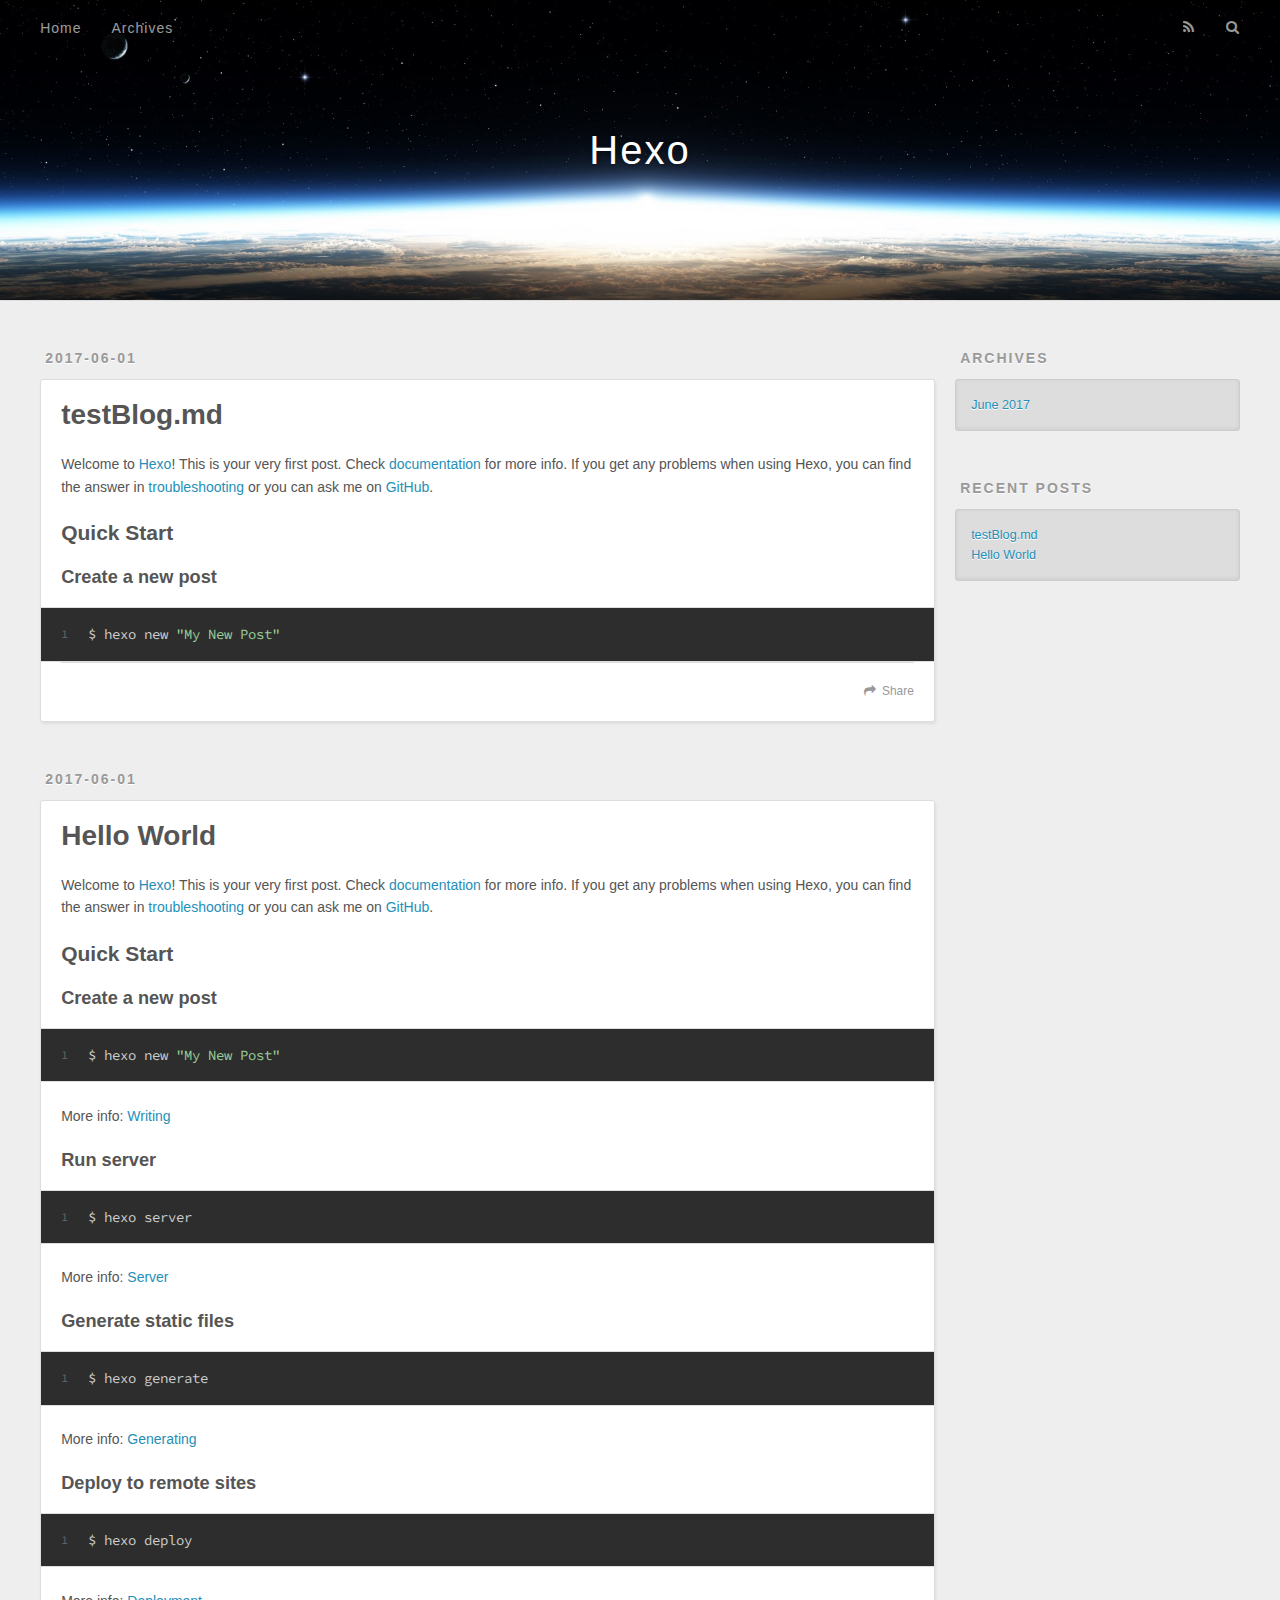
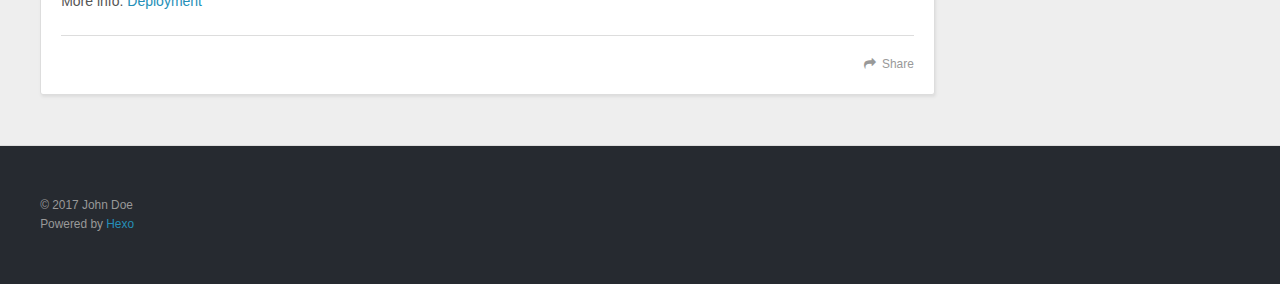
==== index.html @ 8ee9593a "Site updated: 2017-06-01 13:19:56" ====
<!DOCTYPE html>
<html>
<head>
  <meta charset="utf-8">
  
  <title>Hexo</title>
  <meta name="viewport" content="width=device-width, initial-scale=1, maximum-scale=1">
  <meta property="og:type" content="website">
<meta property="og:title" content="Hexo">
<meta property="og:url" content="http://yoursite.com/index.html">
<meta property="og:site_name" content="Hexo">
<meta name="twitter:card" content="summary">
<meta name="twitter:title" content="Hexo">
  
    <link rel="alternate" href="/atom.xml" title="Hexo" type="application/atom+xml">
  
  
    <link rel="icon" href="/favicon.png">
  
  
    <link href="//fonts.googleapis.com/css?family=Source+Code+Pro" rel="stylesheet" type="text/css">
  
  <link rel="stylesheet" href="/css/style.css">
  

</head>

<body>
  <div id="container">
    <div id="wrap">
      <header id="header">
  <div id="banner"></div>
  <div id="header-outer" class="outer">
    <div id="header-title" class="inner">
      <h1 id="logo-wrap">
        <a href="/" id="logo">Hexo</a>
      </h1>
      
    </div>
    <div id="header-inner" class="inner">
      <nav id="main-nav">
        <a id="main-nav-toggle" class="nav-icon"></a>
        
          <a class="main-nav-link" href="/">Home</a>
        
          <a class="main-nav-link" href="/archives">Archives</a>
        
      </nav>
      <nav id="sub-nav">
        
          <a id="nav-rss-link" class="nav-icon" href="/atom.xml" title="RSS Feed"></a>
        
        <a id="nav-search-btn" class="nav-icon" title="Search"></a>
      </nav>
      <div id="search-form-wrap">
        <form action="//google.com/search" method="get" accept-charset="UTF-8" class="search-form"><input type="search" name="q" class="search-form-input" placeholder="Search"><button type="submit" class="search-form-submit">&#xF002;</button><input type="hidden" name="sitesearch" value="http://yoursite.com"></form>
      </div>
    </div>
  </div>
</header>
      <div class="outer">
        <section id="main">
  
    <article id="post-testBlog-md" class="article article-type-post" itemscope itemprop="blogPost">
  <div class="article-meta">
    <a href="/2017/06/01/testBlog-md/" class="article-date">
  <time datetime="2017-06-01T05:16:33.000Z" itemprop="datePublished">2017-06-01</time>
</a>
    
  </div>
  <div class="article-inner">
    
    
      <header class="article-header">
        
  
    <h1 itemprop="name">
      <a class="article-title" href="/2017/06/01/testBlog-md/">testBlog.md</a>
    </h1>
  

      </header>
    
    <div class="article-entry" itemprop="articleBody">
      
        <p>Welcome to <a href="https://hexo.io/" target="_blank" rel="external">Hexo</a>! This is your very first post. Check <a href="https://hexo.io/docs/" target="_blank" rel="external">documentation</a> for more info. If you get any problems when using Hexo, you can find the answer in <a href="https://hexo.io/docs/troubleshooting.html" target="_blank" rel="external">troubleshooting</a> or you can ask me on <a href="https://github.com/hexojs/hexo/issues" target="_blank" rel="external">GitHub</a>.</p>
<h2 id="Quick-Start"><a href="#Quick-Start" class="headerlink" title="Quick Start"></a>Quick Start</h2><h3 id="Create-a-new-post"><a href="#Create-a-new-post" class="headerlink" title="Create a new post"></a>Create a new post</h3><figure class="highlight bash"><table><tr><td class="gutter"><pre><div class="line">1</div></pre></td><td class="code"><pre><div class="line">$ hexo new <span class="string">"My New Post"</span></div></pre></td></tr></table></figure>
      
    </div>
    <footer class="article-footer">
      <a data-url="http://yoursite.com/2017/06/01/testBlog-md/" data-id="cj3dz1i4u0001kevl3ixc86b9" class="article-share-link">Share</a>
      
      
    </footer>
  </div>
  
</article>


  
    <article id="post-hello-world" class="article article-type-post" itemscope itemprop="blogPost">
  <div class="article-meta">
    <a href="/2017/06/01/hello-world/" class="article-date">
  <time datetime="2017-06-01T02:51:07.000Z" itemprop="datePublished">2017-06-01</time>
</a>
    
  </div>
  <div class="article-inner">
    
    
      <header class="article-header">
        
  
    <h1 itemprop="name">
      <a class="article-title" href="/2017/06/01/hello-world/">Hello World</a>
    </h1>
  

      </header>
    
    <div class="article-entry" itemprop="articleBody">
      
        <p>Welcome to <a href="https://hexo.io/" target="_blank" rel="external">Hexo</a>! This is your very first post. Check <a href="https://hexo.io/docs/" target="_blank" rel="external">documentation</a> for more info. If you get any problems when using Hexo, you can find the answer in <a href="https://hexo.io/docs/troubleshooting.html" target="_blank" rel="external">troubleshooting</a> or you can ask me on <a href="https://github.com/hexojs/hexo/issues" target="_blank" rel="external">GitHub</a>.</p>
<h2 id="Quick-Start"><a href="#Quick-Start" class="headerlink" title="Quick Start"></a>Quick Start</h2><h3 id="Create-a-new-post"><a href="#Create-a-new-post" class="headerlink" title="Create a new post"></a>Create a new post</h3><figure class="highlight bash"><table><tr><td class="gutter"><pre><div class="line">1</div></pre></td><td class="code"><pre><div class="line">$ hexo new <span class="string">"My New Post"</span></div></pre></td></tr></table></figure>
<p>More info: <a href="https://hexo.io/docs/writing.html" target="_blank" rel="external">Writing</a></p>
<h3 id="Run-server"><a href="#Run-server" class="headerlink" title="Run server"></a>Run server</h3><figure class="highlight bash"><table><tr><td class="gutter"><pre><div class="line">1</div></pre></td><td class="code"><pre><div class="line">$ hexo server</div></pre></td></tr></table></figure>
<p>More info: <a href="https://hexo.io/docs/server.html" target="_blank" rel="external">Server</a></p>
<h3 id="Generate-static-files"><a href="#Generate-static-files" class="headerlink" title="Generate static files"></a>Generate static files</h3><figure class="highlight bash"><table><tr><td class="gutter"><pre><div class="line">1</div></pre></td><td class="code"><pre><div class="line">$ hexo generate</div></pre></td></tr></table></figure>
<p>More info: <a href="https://hexo.io/docs/generating.html" target="_blank" rel="external">Generating</a></p>
<h3 id="Deploy-to-remote-sites"><a href="#Deploy-to-remote-sites" class="headerlink" title="Deploy to remote sites"></a>Deploy to remote sites</h3><figure class="highlight bash"><table><tr><td class="gutter"><pre><div class="line">1</div></pre></td><td class="code"><pre><div class="line">$ hexo deploy</div></pre></td></tr></table></figure>
<p>More info: <a href="https://hexo.io/docs/deployment.html" target="_blank" rel="external">Deployment</a></p>

      
    </div>
    <footer class="article-footer">
      <a data-url="http://yoursite.com/2017/06/01/hello-world/" data-id="cj3dz1i4p0000kevlrb0dgmvt" class="article-share-link">Share</a>
      
      
    </footer>
  </div>
  
</article>


  

</section>
        
          <aside id="sidebar">
  
    

  
    

  
    
  
    
  <div class="widget-wrap">
    <h3 class="widget-title">Archives</h3>
    <div class="widget">
      <ul class="archive-list"><li class="archive-list-item"><a class="archive-list-link" href="/archives/2017/06/">June 2017</a></li></ul>
    </div>
  </div>


  
    
  <div class="widget-wrap">
    <h3 class="widget-title">Recent Posts</h3>
    <div class="widget">
      <ul>
        
          <li>
            <a href="/2017/06/01/testBlog-md/">testBlog.md</a>
          </li>
        
          <li>
            <a href="/2017/06/01/hello-world/">Hello World</a>
          </li>
        
      </ul>
    </div>
  </div>

  
</aside>
        
      </div>
      <footer id="footer">
  
  <div class="outer">
    <div id="footer-info" class="inner">
      &copy; 2017 John Doe<br>
      Powered by <a href="http://hexo.io/" target="_blank">Hexo</a>
    </div>
  </div>
</footer>
    </div>
    <nav id="mobile-nav">
  
    <a href="/" class="mobile-nav-link">Home</a>
  
    <a href="/archives" class="mobile-nav-link">Archives</a>
  
</nav>
    

<script src="//ajax.googleapis.com/ajax/libs/jquery/2.0.3/jquery.min.js"></script>


  <link rel="stylesheet" href="/fancybox/jquery.fancybox.css">
  <script src="/fancybox/jquery.fancybox.pack.js"></script>


<script src="/js/script.js"></script>

  </div>
</body>
</html>
---- css/style.css ----
body {
  width: 100%;
}
body:before,
body:after {
  content: "";
  display: table;
}
body:after {
  clear: both;
}
html,
body,
div,
span,
applet,
object,
iframe,
h1,
h2,
h3,
h4,
h5,
h6,
p,
blockquote,
pre,
a,
abbr,
acronym,
address,
big,
cite,
code,
del,
dfn,
em,
img,
ins,
kbd,
q,
s,
samp,
small,
strike,
strong,
sub,
sup,
tt,
var,
dl,
dt,
dd,
ol,
ul,
li,
fieldset,
form,
label,
legend,
table,
caption,
tbody,
tfoot,
thead,
tr,
th,
td {
  margin: 0;
  padding: 0;
  border: 0;
  outline: 0;
  font-weight: inherit;
  font-style: inherit;
  font-family: inherit;
  font-size: 100%;
  vertical-align: baseline;
}
body {
  line-height: 1;
  color: #000;
  background: #fff;
}
ol,
ul {
  list-style: none;
}
table {
  border-collapse: separate;
  border-spacing: 0;
  vertical-align: middle;
}
caption,
th,
td {
  text-align: left;
  font-weight: normal;
  vertical-align: middle;
}
a img {
  border: none;
}
input,
button {
  margin: 0;
  padding: 0;
}
input::-moz-focus-inner,
button::-moz-focus-inner {
  border: 0;
  padding: 0;
}
@font-face {
  font-family: FontAwesome;
  font-style: normal;
  font-weight: normal;
  src: url("fonts/fontawesome-webfont.eot?v=#4.0.3");
  src: url("fonts/fontawesome-webfont.eot?#iefix&v=#4.0.3") format("embedded-opentype"), url("fonts/fontawesome-webfont.woff?v=#4.0.3") format("woff"), url("fonts/fontawesome-webfont.ttf?v=#4.0.3") format("truetype"), url("fonts/fontawesome-webfont.svg#fontawesomeregular?v=#4.0.3") format("svg");
}
html,
body,
#container {
  height: 100%;
}
body {
  background: #eee;
  font: 14px "Helvetica Neue", Helvetica, Arial, sans-serif;
  -webkit-text-size-adjust: 100%;
}
.outer {
  max-width: 1220px;
  margin: 0 auto;
  padding: 0 20px;
}
.outer:before,
.outer:after {
  content: "";
  display: table;
}
.outer:after {
  clear: both;
}
.inner {
  display: inline;
  float: left;
  width: 98.33333333333333%;
  margin: 0 0.833333333333333%;
}
.left,
.alignleft {
  float: left;
}
.right,
.alignright {
  float: right;
}
.clear {
  clear: both;
}
#container {
  position: relative;
}
.mobile-nav-on {
  overflow: hidden;
}
#wrap {
  height: 100%;
  width: 100%;
  position: absolute;
  top: 0;
  left: 0;
  -webkit-transition: 0.2s ease-out;
  -moz-transition: 0.2s ease-out;
  -ms-transition: 0.2s ease-out;
  transition: 0.2s ease-out;
  z-index: 1;
  background: #eee;
}
.mobile-nav-on #wrap {
  left: 280px;
}
@media screen and (min-width: 768px) {
  #main {
    display: inline;
    float: left;
    width: 73.33333333333333%;
    margin: 0 0.833333333333333%;
  }
}
.article-date,
.article-category-link,
.archive-year,
.widget-title {
  text-decoration: none;
  text-transform: uppercase;
  letter-spacing: 2px;
  color: #999;
  margin-bottom: 1em;
  margin-left: 5px;
  line-height: 1em;
  text-shadow: 0 1px #fff;
  font-weight: bold;
}
.article-inner,
.archive-article-inner {
  background: #fff;
  -webkit-box-shadow: 1px 2px 3px #ddd;
  box-shadow: 1px 2px 3px #ddd;
  border: 1px solid #ddd;
  border-radius: 3px;
}
.article-entry h1,
.widget h1 {
  font-size: 2em;
}
.article-entry h2,
.widget h2 {
  font-size: 1.5em;
}
.article-entry h3,
.widget h3 {
  font-size: 1.3em;
}
.article-entry h4,
.widget h4 {
  font-size: 1.2em;
}
.article-entry h5,
.widget h5 {
  font-size: 1em;
}
.article-entry h6,
.widget h6 {
  font-size: 1em;
  color: #999;
}
.article-entry hr,
.widget hr {
  border: 1px dashed #ddd;
}
.article-entry strong,
.widget strong {
  font-weight: bold;
}
.article-entry em,
.widget em,
.article-entry cite,
.widget cite {
  font-style: italic;
}
.article-entry sup,
.widget sup,
.article-entry sub,
.widget sub {
  font-size: 0.75em;
  line-height: 0;
  position: relative;
  vertical-align: baseline;
}
.article-entry sup,
.widget sup {
  top: -0.5em;
}
.article-entry sub,
.widget sub {
  bottom: -0.2em;
}
.article-entry small,
.widget small {
  font-size: 0.85em;
}
.article-entry acronym,
.widget acronym,
.article-entry abbr,
.widget abbr {
  border-bottom: 1px dotted;
}
.article-entry ul,
.widget ul,
.article-entry ol,
.widget ol,
.article-entry dl,
.widget dl {
  margin: 0 20px;
  line-height: 1.6em;
}
.article-entry ul ul,
.widget ul ul,
.article-entry ol ul,
.widget ol ul,
.article-entry ul ol,
.widget ul ol,
.article-entry ol ol,
.widget ol ol {
  margin-top: 0;
  margin-bottom: 0;
}
.article-entry ul,
.widget ul {
  list-style: disc;
}
.article-entry ol,
.widget ol {
  list-style: decimal;
}
.article-entry dt,
.widget dt {
  font-weight: bold;
}
#header {
  height: 300px;
  position: relative;
  border-bottom: 1px solid #ddd;
}
#header:before,
#header:after {
  content: "";
  position: absolute;
  left: 0;
  right: 0;
  height: 40px;
}
#header:before {
  top: 0;
  background: -webkit-linear-gradient(rgba(0,0,0,0.2), transparent);
  background: -moz-linear-gradient(rgba(0,0,0,0.2), transparent);
  background: -ms-linear-gradient(rgba(0,0,0,0.2), transparent);
  background: linear-gradient(rgba(0,0,0,0.2), transparent);
}
#header:after {
  bottom: 0;
  background: -webkit-linear-gradient(transparent, rgba(0,0,0,0.2));
  background: -moz-linear-gradient(transparent, rgba(0,0,0,0.2));
  background: -ms-linear-gradient(transparent, rgba(0,0,0,0.2));
  background: linear-gradient(transparent, rgba(0,0,0,0.2));
}
#header-outer {
  height: 100%;
  position: relative;
}
#header-inner {
  position: relative;
  overflow: hidden;
}
#banner {
  position: absolute;
  top: 0;
  left: 0;
  width: 100%;
  height: 100%;
  background: url("images/banner.jpg") center #000;
  -webkit-background-size: cover;
  -moz-background-size: cover;
  background-size: cover;
  z-index: -1;
}
#header-title {
  text-align: center;
  height: 40px;
  position: absolute;
  top: 50%;
  left: 0;
  margin-top: -20px;
}
#logo,
#subtitle {
  text-decoration: none;
  color: #fff;
  font-weight: 300;
  text-shadow: 0 1px 4px rgba(0,0,0,0.3);
}
#logo {
  font-size: 40px;
  line-height: 40px;
  letter-spacing: 2px;
}
#subtitle {
  font-size: 16px;
  line-height: 16px;
  letter-spacing: 1px;
}
#subtitle-wrap {
  margin-top: 16px;
}
#main-nav {
  float: left;
  margin-left: -15px;
}
.nav-icon,
.main-nav-link {
  float: left;
  color: #fff;
  opacity: 0.6;
  text-decoration: none;
  text-shadow: 0 1px rgba(0,0,0,0.2);
  -webkit-transition: opacity 0.2s;
  -moz-transition: opacity 0.2s;
  -ms-transition: opacity 0.2s;
  transition: opacity 0.2s;
  display: block;
  padding: 20px 15px;
}
.nav-icon:hover,
.main-nav-link:hover {
  opacity: 1;
}
.nav-icon {
  font-family: FontAwesome;
  text-align: center;
  font-size: 14px;
  width: 14px;
  height: 14px;
  padding: 20px 15px;
  position: relative;
  cursor: pointer;
}
.main-nav-link {
  font-weight: 300;
  letter-spacing: 1px;
}
@media screen and (max-width: 479px) {
  .main-nav-link {
    display: none;
  }
}
#main-nav-toggle {
  display: none;
}
#main-nav-toggle:before {
  content: "\f0c9";
}
@media screen and (max-width: 479px) {
  #main-nav-toggle {
    display: block;
  }
}
#sub-nav {
  float: right;
  margin-right: -15px;
}
#nav-rss-link:before {
  content: "\f09e";
}
#nav-search-btn:before {
  content: "\f002";
}
#search-form-wrap {
  position: absolute;
  top: 15px;
  width: 150px;
  height: 30px;
  right: -150px;
  opacity: 0;
  -webkit-transition: 0.2s ease-out;
  -moz-transition: 0.2s ease-out;
  -ms-transition: 0.2s ease-out;
  transition: 0.2s ease-out;
}
#search-form-wrap.on {
  opacity: 1;
  right: 0;
}
@media screen and (max-width: 479px) {
  #search-form-wrap {
    width: 100%;
    right: -100%;
  }
}
.search-form {
  position: absolute;
  top: 0;
  left: 0;
  right: 0;
  background: #fff;
  padding: 5px 15px;
  border-radius: 15px;
  -webkit-box-shadow: 0 0 10px rgba(0,0,0,0.3);
  box-shadow: 0 0 10px rgba(0,0,0,0.3);
}
.search-form-input {
  border: none;
  background: none;
  color: #555;
  width: 100%;
  font: 13px "Helvetica Neue", Helvetica, Arial, sans-serif;
  outline: none;
}
.search-form-input::-webkit-search-results-decoration,
.search-form-input::-webkit-search-cancel-button {
  -webkit-appearance: none;
}
.search-form-submit {
  position: absolute;
  top: 50%;
  right: 10px;
  margin-top: -7px;
  font: 13px FontAwesome;
  border: none;
  background: none;
  color: #bbb;
  cursor: pointer;
}
.search-form-submit:hover,
.search-form-submit:focus {
  color: #777;
}
.article {
  margin: 50px 0;
}
.article-inner {
  overflow: hidden;
}
.article-meta:before,
.article-meta:after {
  content: "";
  display: table;
}
.article-meta:after {
  clear: both;
}
.article-date {
  float: left;
}
.article-category {
  float: left;
  line-height: 1em;
  color: #ccc;
  text-shadow: 0 1px #fff;
  margin-left: 8px;
}
.article-category:before {
  content: "\2022";
}
.article-category-link {
  margin: 0 12px 1em;
}
.article-header {
  padding: 20px 20px 0;
}
.article-title {
  text-decoration: none;
  font-size: 2em;
  font-weight: bold;
  color: #555;
  line-height: 1.1em;
  -webkit-transition: color 0.2s;
  -moz-transition: color 0.2s;
  -ms-transition: color 0.2s;
  transition: color 0.2s;
}
a.article-title:hover {
  color: #258fb8;
}
.article-entry {
  color: #555;
  padding: 0 20px;
}
.article-entry:before,
.article-entry:after {
  content: "";
  display: table;
}
.article-entry:after {
  clear: both;
}
.article-entry p,
.article-entry table {
  line-height: 1.6em;
  margin: 1.6em 0;
}
.article-entry h1,
.article-entry h2,
.article-entry h3,
.article-entry h4,
.article-entry h5,
.article-entry h6 {
  font-weight: bold;
}
.article-entry h1,
.article-entry h2,
.article-entry h3,
.article-entry h4,
.article-entry h5,
.article-entry h6 {
  line-height: 1.1em;
  margin: 1.1em 0;
}
.article-entry a {
  color: #258fb8;
  text-decoration: none;
}
.article-entry a:hover {
  text-decoration: underline;
}
.article-entry ul,
.article-entry ol,
.article-entry dl {
  margin-top: 1.6em;
  margin-bottom: 1.6em;
}
.article-entry img,
.article-entry video {
  max-width: 100%;
  height: auto;
  display: block;
  margin: auto;
}
.article-entry iframe {
  border: none;
}
.article-entry table {
  width: 100%;
  border-collapse: collapse;
  border-spacing: 0;
}
.article-entry th {
  font-weight: bold;
  border-bottom: 3px solid #ddd;
  padding-bottom: 0.5em;
}
.article-entry td {
  border-bottom: 1px solid #ddd;
  padding: 10px 0;
}
.article-entry blockquote {
  font-family: Georgia, "Times New Roman", serif;
  font-size: 1.4em;
  margin: 1.6em 20px;
  text-align: center;
}
.article-entry blockquote footer {
  font-size: 14px;
  margin: 1.6em 0;
  font-family: "Helvetica Neue", Helvetica, Arial, sans-serif;
}
.article-entry blockquote footer cite:before {
  content: "—";
  padding: 0 0.5em;
}
.article-entry .pullquote {
  text-align: left;
  width: 45%;
  margin: 0;
}
.article-entry .pullquote.left {
  margin-left: 0.5em;
  margin-right: 1em;
}
.article-entry .pullquote.right {
  margin-right: 0.5em;
  margin-left: 1em;
}
.article-entry .caption {
  color: #999;
  display: block;
  font-size: 0.9em;
  margin-top: 0.5em;
  position: relative;
  text-align: center;
}
.article-entry .video-container {
  position: relative;
  padding-top: 56.25%;
  height: 0;
  overflow: hidden;
}
.article-entry .video-container iframe,
.article-entry .video-container object,
.article-entry .video-container embed {
  position: absolute;
  top: 0;
  left: 0;
  width: 100%;
  height: 100%;
  margin-top: 0;
}
.article-more-link a {
  display: inline-block;
  line-height: 1em;
  padding: 6px 15px;
  border-radius: 15px;
  background: #eee;
  color: #999;
  text-shadow: 0 1px #fff;
  text-decoration: none;
}
.article-more-link a:hover {
  background: #258fb8;
  color: #fff;
  text-decoration: none;
  text-shadow: 0 1px #1e7293;
}
.article-footer {
  font-size: 0.85em;
  line-height: 1.6em;
  border-top: 1px solid #ddd;
  padding-top: 1.6em;
  margin: 0 20px 20px;
}
.article-footer:before,
.article-footer:after {
  content: "";
  display: table;
}
.article-footer:after {
  clear: both;
}
.article-footer a {
  color: #999;
  text-decoration: none;
}
.article-footer a:hover {
  color: #555;
}
.article-tag-list-item {
  float: left;
  margin-right: 10px;
}
.article-tag-list-link:before {
  content: "#";
}
.article-comment-link {
  float: right;
}
.article-comment-link:before {
  content: "\f075";
  font-family: FontAwesome;
  padding-right: 8px;
}
.article-share-link {
  cursor: pointer;
  float: right;
  margin-left: 20px;
}
.article-share-link:before {
  content: "\f064";
  font-family: FontAwesome;
  padding-right: 6px;
}
#article-nav {
  position: relative;
}
#article-nav:before,
#article-nav:after {
  content: "";
  display: table;
}
#article-nav:after {
  clear: both;
}
@media screen and (min-width: 768px) {
  #article-nav {
    margin: 50px 0;
  }
  #article-nav:before {
    width: 8px;
    height: 8px;
    position: absolute;
    top: 50%;
    left: 50%;
    margin-top: -4px;
    margin-left: -4px;
    content: "";
    border-radius: 50%;
    background: #ddd;
    -webkit-box-shadow: 0 1px 2px #fff;
    box-shadow: 0 1px 2px #fff;
  }
}
.article-nav-link-wrap {
  text-decoration: none;
  text-shadow: 0 1px #fff;
  color: #999;
  -webkit-box-sizing: border-box;
  -moz-box-sizing: border-box;
  box-sizing: border-box;
  margin-top: 50px;
  text-align: center;
  display: block;
}
.article-nav-link-wrap:hover {
  color: #555;
}
@media screen and (min-width: 768px) {
  .article-nav-link-wrap {
    width: 50%;
    margin-top: 0;
  }
}
@media screen and (min-width: 768px) {
  #article-nav-newer {
    float: left;
    text-align: right;
    padding-right: 20px;
  }
}
@media screen and (min-width: 768px) {
  #article-nav-older {
    float: right;
    text-align: left;
    padding-left: 20px;
  }
}
.article-nav-caption {
  text-transform: uppercase;
  letter-spacing: 2px;
  color: #ddd;
  line-height: 1em;
  font-weight: bold;
}
#article-nav-newer .article-nav-caption {
  margin-right: -2px;
}
.article-nav-title {
  font-size: 0.85em;
  line-height: 1.6em;
  margin-top: 0.5em;
}
.article-share-box {
  position: absolute;
  display: none;
  background: #fff;
  -webkit-box-shadow: 1px 2px 10px rgba(0,0,0,0.2);
  box-shadow: 1px 2px 10px rgba(0,0,0,0.2);
  border-radius: 3px;
  margin-left: -145px;
  overflow: hidden;
  z-index: 1;
}
.article-share-box.on {
  display: block;
}
.article-share-input {
  width: 100%;
  background: none;
  -webkit-box-sizing: border-box;
  -moz-box-sizing: border-box;
  box-sizing: border-box;
  font: 14px "Helvetica Neue", Helvetica, Arial, sans-serif;
  padding: 0 15px;
  color: #555;
  outline: none;
  border: 1px solid #ddd;
  border-radius: 3px 3px 0 0;
  height: 36px;
  line-height: 36px;
}
.article-share-links {
  background: #eee;
}
.article-share-links:before,
.article-share-links:after {
  content: "";
  display: table;
}
.article-share-links:after {
  clear: both;
}
.article-share-twitter,
.article-share-facebook,
.article-share-pinterest,
.article-share-google {
  width: 50px;
  height: 36px;
  display: block;
  float: left;
  position: relative;
  color: #999;
  text-shadow: 0 1px #fff;
}
.article-share-twitter:before,
.article-share-facebook:before,
.article-share-pinterest:before,
.article-share-google:before {
  font-size: 20px;
  font-family: FontAwesome;
  width: 20px;
  height: 20px;
  position: absolute;
  top: 50%;
  left: 50%;
  margin-top: -10px;
  margin-left: -10px;
  text-align: center;
}
.article-share-twitter:hover,
.article-share-facebook:hover,
.article-share-pinterest:hover,
.article-share-google:hover {
  color: #fff;
}
.article-share-twitter:before {
  content: "\f099";
}
.article-share-twitter:hover {
  background: #00aced;
  text-shadow: 0 1px #008abe;
}
.article-share-facebook:before {
  content: "\f09a";
}
.article-share-facebook:hover {
  background: #3b5998;
  text-shadow: 0 1px #2f477a;
}
.article-share-pinterest:before {
  content: "\f0d2";
}
.article-share-pinterest:hover {
  background: #cb2027;
  text-shadow: 0 1px #a21a1f;
}
.article-share-google:before {
  content: "\f0d5";
}
.article-share-google:hover {
  background: #dd4b39;
  text-shadow: 0 1px #be3221;
}
.article-gallery {
  background: #000;
  position: relative;
}
.article-gallery-photos {
  position: relative;
  overflow: hidden;
}
.article-gallery-img {
  display: none;
  max-width: 100%;
}
.article-gallery-img:first-child {
  display: block;
}
.article-gallery-img.loaded {
  position: absolute;
  display: block;
}
.article-gallery-img img {
  display: block;
  max-width: 100%;
  margin: 0 auto;
}
#comments {
  background: #fff;
  -webkit-box-shadow: 1px 2px 3px #ddd;
  box-shadow: 1px 2px 3px #ddd;
  padding: 20px;
  border: 1px solid #ddd;
  border-radius: 3px;
  margin: 50px 0;
}
#comments a {
  color: #258fb8;
}
.archives-wrap {
  margin: 50px 0;
}
.archives:before,
.archives:after {
  content: "";
  display: table;
}
.archives:after {
  clear: both;
}
.archive-year-wrap {
  margin-bottom: 1em;
}
.archives {
  -webkit-column-gap: 10px;
  -moz-column-gap: 10px;
  column-gap: 10px;
}
@media screen and (min-width: 480px) and (max-width: 767px) {
  .archives {
    -webkit-column-count: 2;
    -moz-column-count: 2;
    column-count: 2;
  }
}
@media screen and (min-width: 768px) {
  .archives {
    -webkit-column-count: 3;
    -moz-column-count: 3;
    column-count: 3;
  }
}
.archive-article {
  -webkit-column-break-inside: avoid;
  page-break-inside: avoid;
  overflow: hidden;
  break-inside: avoid-column;
}
.archive-article-inner {
  padding: 10px;
  margin-bottom: 15px;
}
.archive-article-title {
  text-decoration: none;
  font-weight: bold;
  color: #555;
  -webkit-transition: color 0.2s;
  -moz-transition: color 0.2s;
  -ms-transition: color 0.2s;
  transition: color 0.2s;
  line-height: 1.6em;
}
.archive-article-title:hover {
  color: #258fb8;
}
.archive-article-footer {
  margin-top: 1em;
}
.archive-article-date {
  color: #999;
  text-decoration: none;
  font-size: 0.85em;
  line-height: 1em;
  margin-bottom: 0.5em;
  display: block;
}
#page-nav {
  margin: 50px auto;
  background: #fff;
  -webkit-box-shadow: 1px 2px 3px #ddd;
  box-shadow: 1px 2px 3px #ddd;
  border: 1px solid #ddd;
  border-radius: 3px;
  text-align: center;
  color: #999;
  overflow: hidden;
}
#page-nav:before,
#page-nav:after {
  content: "";
  display: table;
}
#page-nav:after {
  clear: both;
}
#page-nav a,
#page-nav span {
  padding: 10px 20px;
  line-height: 1;
  height: 2ex;
}
#page-nav a {
  color: #999;
  text-decoration: none;
}
#page-nav a:hover {
  background: #999;
  color: #fff;
}
#page-nav .prev {
  float: left;
}
#page-nav .next {
  float: right;
}
#page-nav .page-number {
  display: inline-block;
}
@media screen and (max-width: 479px) {
  #page-nav .page-number {
    display: none;
  }
}
#page-nav .current {
  color: #555;
  font-weight: bold;
}
#page-nav .space {
  color: #ddd;
}
#footer {
  background: #262a30;
  padding: 50px 0;
  border-top: 1px solid #ddd;
  color: #999;
}
#footer a {
  color: #258fb8;
  text-decoration: none;
}
#footer a:hover {
  text-decoration: underline;
}
#footer-info {
  line-height: 1.6em;
  font-size: 0.85em;
}
.article-entry pre,
.article-entry .highlight {
  background: #2d2d2d;
  margin: 0 -20px;
  padding: 15px 20px;
  border-style: solid;
  border-color: #ddd;
  border-width: 1px 0;
  overflow: auto;
  color: #ccc;
  line-height: 22.400000000000002px;
}
.article-entry .highlight .gutter pre,
.article-entry .gist .gist-file .gist-data .line-numbers {
  color: #666;
  font-size: 0.85em;
}
.article-entry pre,
.article-entry code {
  font-family: "Source Code Pro", Consolas, Monaco, Menlo, Consolas, monospace;
}
.article-entry code {
  background: #eee;
  text-shadow: 0 1px #fff;
  padding: 0 0.3em;
}
.article-entry pre code {
  background: none;
  text-shadow: none;
  padding: 0;
}
.article-entry .highlight pre {
  border: none;
  margin: 0;
  padding: 0;
}
.article-entry .highlight table {
  margin: 0;
  width: auto;
}
.article-entry .highlight td {
  border: none;
  padding: 0;
}
.article-entry .highlight figcaption {
  font-size: 0.85em;
  color: #999;
  line-height: 1em;
  margin-bottom: 1em;
}
.article-entry .highlight figcaption:before,
.article-entry .highlight figcaption:after {
  content: "";
  display: table;
}
.article-entry .highlight figcaption:after {
  clear: both;
}
.article-entry .highlight figcaption a {
  float: right;
}
.article-entry .highlight .gutter pre {
  text-align: right;
  padding-right: 20px;
}
.article-entry .highlight .line {
  height: 22.400000000000002px;
}
.article-entry .highlight .line.marked {
  background: #515151;
}
.article-entry .gist {
  margin: 0 -20px;
  border-style: solid;
  border-color: #ddd;
  border-width: 1px 0;
  background: #2d2d2d;
  padding: 15px 20px 15px 0;
}
.article-entry .gist .gist-file {
  border: none;
  font-family: "Source Code Pro", Consolas, Monaco, Menlo, Consolas, monospace;
  margin: 0;
}
.article-entry .gist .gist-file .gist-data {
  background: none;
  border: none;
}
.article-entry .gist .gist-file .gist-data .line-numbers {
  background: none;
  border: none;
  padding: 0 20px 0 0;
}
.article-entry .gist .gist-file .gist-data .line-data {
  padding: 0 !important;
}
.article-entry .gist .gist-file .highlight {
  margin: 0;
  padding: 0;
  border: none;
}
.article-entry .gist .gist-file .gist-meta {
  background: #2d2d2d;
  color: #999;
  font: 0.85em "Helvetica Neue", Helvetica, Arial, sans-serif;
  text-shadow: 0 0;
  padding: 0;
  margin-top: 1em;
  margin-left: 20px;
}
.article-entry .gist .gist-file .gist-meta a {
  color: #258fb8;
  font-weight: normal;
}
.article-entry .gist .gist-file .gist-meta a:hover {
  text-decoration: underline;
}
pre .comment,
pre .title {
  color: #999;
}
pre .variable,
pre .attribute,
pre .tag,
pre .regexp,
pre .ruby .constant,
pre .xml .tag .title,
pre .xml .pi,
pre .xml .doctype,
pre .html .doctype,
pre .css .id,
pre .css .class,
pre .css .pseudo {
  color: #f2777a;
}
pre .number,
pre .preprocessor,
pre .built_in,
pre .literal,
pre .params,
pre .constant {
  color: #f99157;
}
pre .class,
pre .ruby .class .title,
pre .css .rules .attribute {
  color: #9c9;
}
pre .string,
pre .value,
pre .inheritance,
pre .header,
pre .ruby .symbol,
pre .xml .cdata {
  color: #9c9;
}
pre .css .hexcolor {
  color: #6cc;
}
pre .function,
pre .python .decorator,
pre .python .title,
pre .ruby .function .title,
pre .ruby .title .keyword,
pre .perl .sub,
pre .javascript .title,
pre .coffeescript .title {
  color: #69c;
}
pre .keyword,
pre .javascript .function {
  color: #c9c;
}
@media screen and (max-width: 479px) {
  #mobile-nav {
    position: absolute;
    top: 0;
    left: 0;
    width: 280px;
    height: 100%;
    background: #191919;
    border-right: 1px solid #fff;
  }
}
@media screen and (max-width: 479px) {
  .mobile-nav-link {
    display: block;
    color: #999;
    text-decoration: none;
    padding: 15px 20px;
    font-weight: bold;
  }
  .mobile-nav-link:hover {
    color: #fff;
  }
}
@media screen and (min-width: 768px) {
  #sidebar {
    display: inline;
    float: left;
    width: 23.333333333333332%;
    margin: 0 0.833333333333333%;
  }
}
.widget-wrap {
  margin: 50px 0;
}
.widget {
  color: #777;
  text-shadow: 0 1px #fff;
  background: #ddd;
  -webkit-box-shadow: 0 -1px 4px #ccc inset;
  box-shadow: 0 -1px 4px #ccc inset;
  border: 1px solid #ccc;
  padding: 15px;
  border-radius: 3px;
}
.widget a {
  color: #258fb8;
  text-decoration: none;
}
.widget a:hover {
  text-decoration: underline;
}
.widget ul ul,
.widget ol ul,
.widget dl ul,
.widget ul ol,
.widget ol ol,
.widget dl ol,
.widget ul dl,
.widget ol dl,
.widget dl dl {
  margin-left: 15px;
  list-style: disc;
}
.widget {
  line-height: 1.6em;
  word-wrap: break-word;
  font-size: 0.9em;
}
.widget ul,
.widget ol {
  list-style: none;
  margin: 0;
}
.widget ul ul,
.widget ol ul,
.widget ul ol,
.widget ol ol {
  margin: 0 20px;
}
.widget ul ul,
.widget ol ul {
  list-style: disc;
}
.widget ul ol,
.widget ol ol {
  list-style: decimal;
}
.category-list-count,
.tag-list-count,
.archive-list-count {
  padding-left: 5px;
  color: #999;
  font-size: 0.85em;
}
.category-list-count:before,
.tag-list-count:before,
.archive-list-count:before {
  content: "(";
}
.category-list-count:after,
.tag-list-count:after,
.archive-list-count:after {
  content: ")";
}
.tagcloud a {
  margin-right: 5px;
  display: inline-block;
}
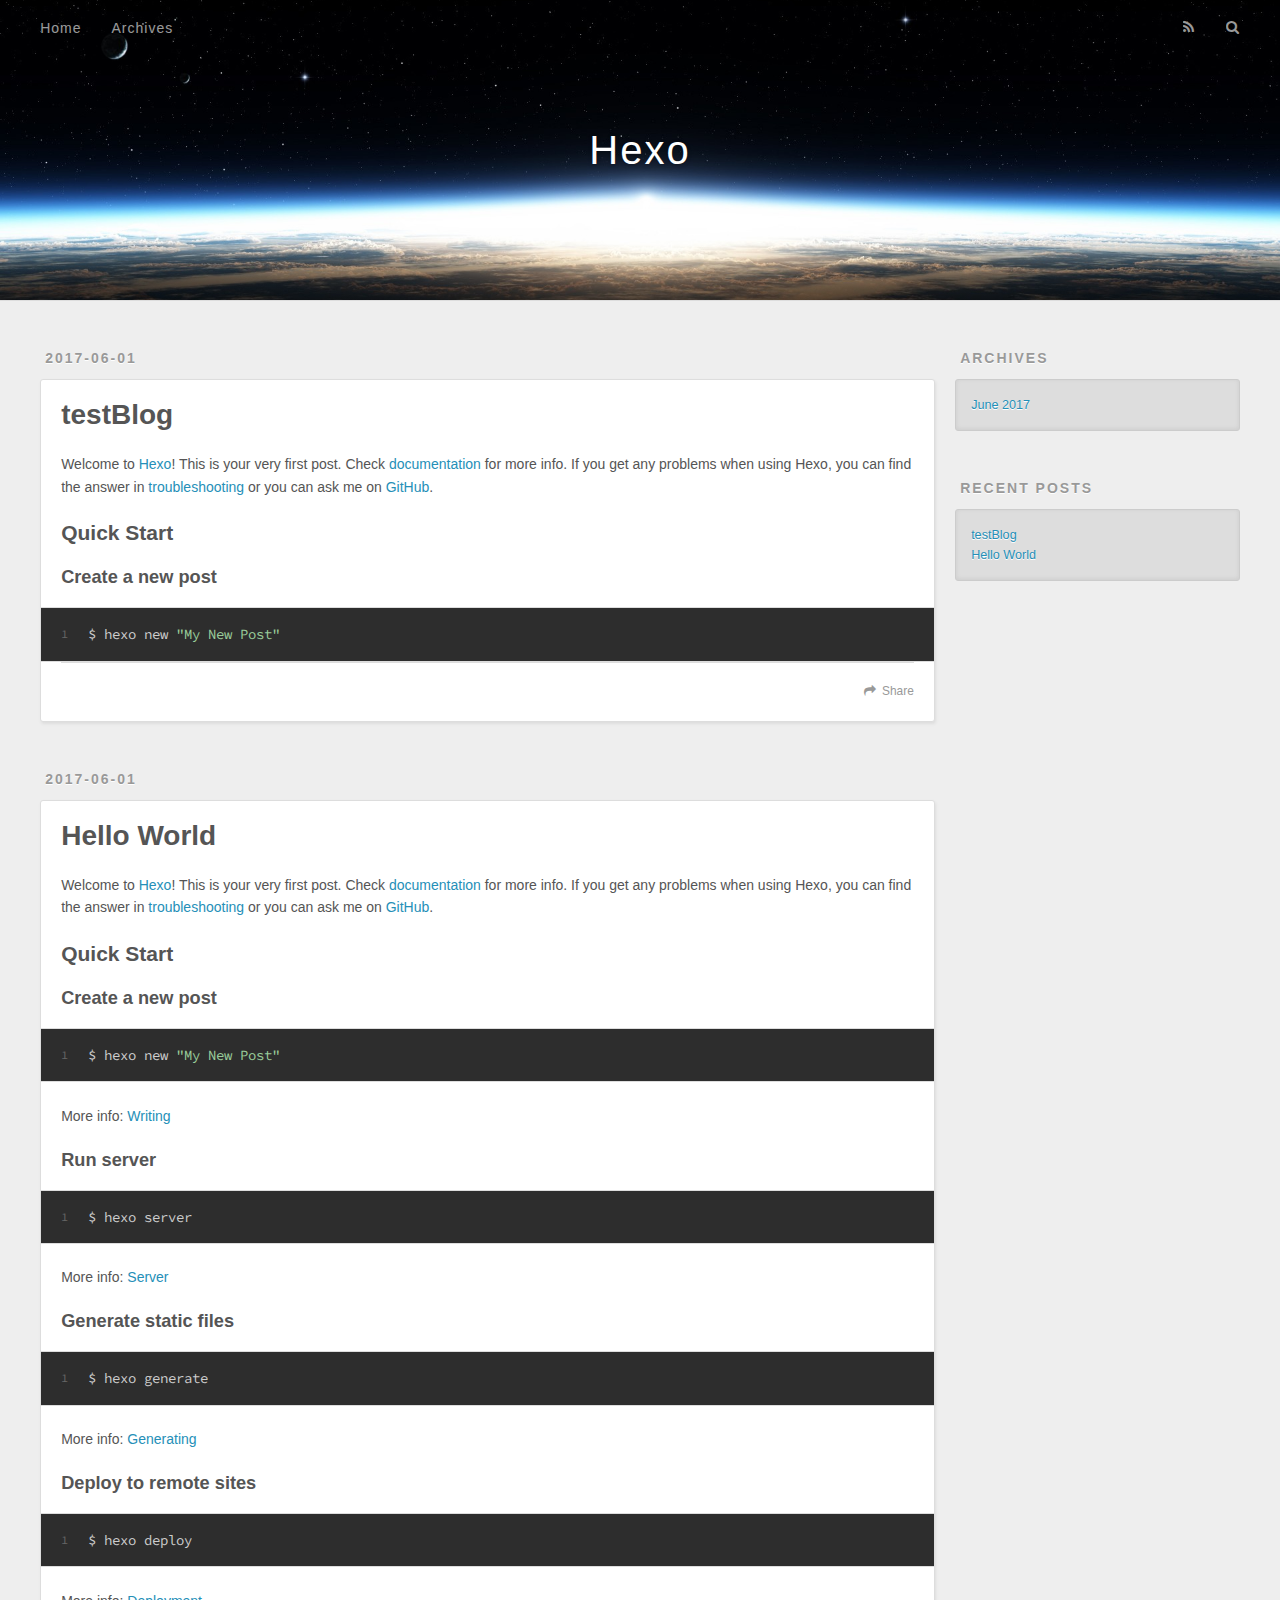
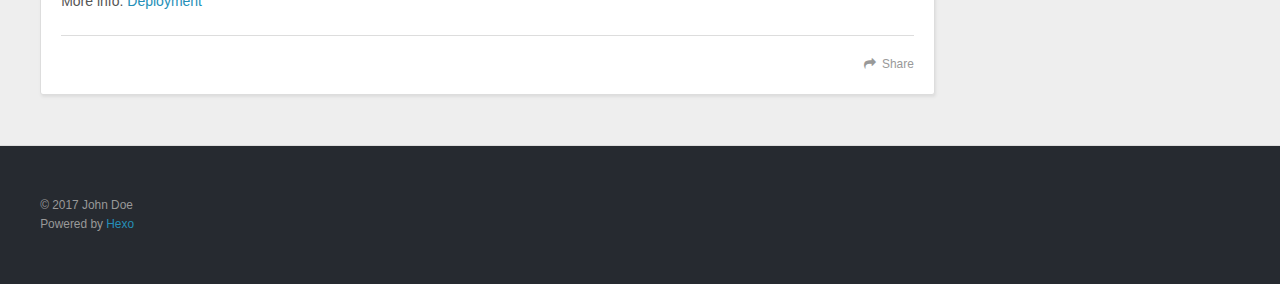
==== commit 8b2ba587: "Site updated: 2017-06-01 13:20:58" ====
--- a/index.html
+++ b/index.html
@@ -75,7 +75,7 @@
         
   
     <h1 itemprop="name">
-      <a class="article-title" href="/2017/06/01/testBlog-md/">testBlog.md</a>
+      <a class="article-title" href="/2017/06/01/testBlog-md/">testBlog</a>
     </h1>
   
 
@@ -88,7 +88,7 @@
       
     </div>
     <footer class="article-footer">
-      <a data-url="http://yoursite.com/2017/06/01/testBlog-md/" data-id="cj3dz1i4u0001kevl3ixc86b9" class="article-share-link">Share</a>
+      <a data-url="http://yoursite.com/2017/06/01/testBlog-md/" data-id="cj3dz34kf0001kpvl4yegler4" class="article-share-link">Share</a>
       
       
     </footer>
@@ -133,7 +133,7 @@
       
     </div>
     <footer class="article-footer">
-      <a data-url="http://yoursite.com/2017/06/01/hello-world/" data-id="cj3dz1i4p0000kevlrb0dgmvt" class="article-share-link">Share</a>
+      <a data-url="http://yoursite.com/2017/06/01/hello-world/" data-id="cj3dz34k70000kpvlm3b8i3u5" class="article-share-link">Share</a>
       
       
     </footer>
@@ -173,7 +173,7 @@
       <ul>
         
           <li>
-            <a href="/2017/06/01/testBlog-md/">testBlog.md</a>
+            <a href="/2017/06/01/testBlog-md/">testBlog</a>
           </li>
         
           <li>
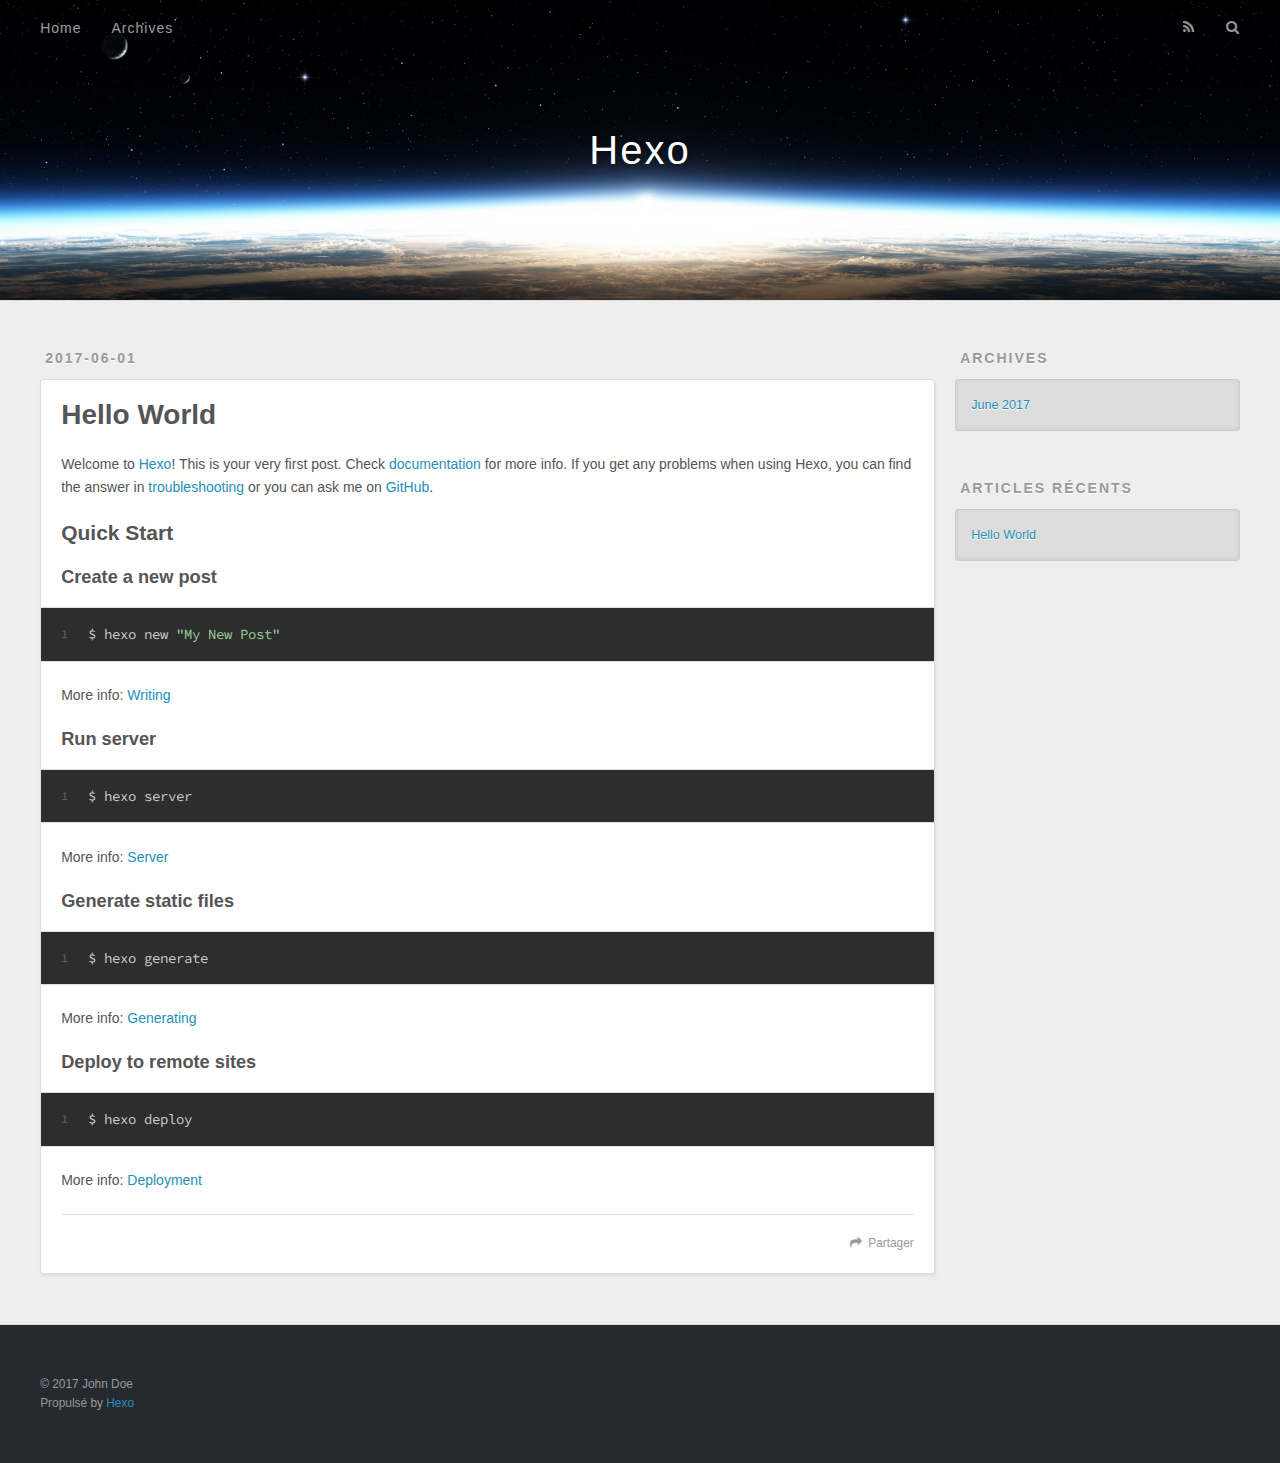
==== commit 1b0ca993: "Site updated: 2017-06-01 15:08:11" ====
--- a/index.html
+++ b/index.html
@@ -48,9 +48,9 @@
       </nav>
       <nav id="sub-nav">
         
-          <a id="nav-rss-link" class="nav-icon" href="/atom.xml" title="RSS Feed"></a>
+          <a id="nav-rss-link" class="nav-icon" href="/atom.xml" title="Flux RSS"></a>
         
-        <a id="nav-search-btn" class="nav-icon" title="Search"></a>
+        <a id="nav-search-btn" class="nav-icon" title="Rechercher"></a>
       </nav>
       <div id="search-form-wrap">
         <form action="//google.com/search" method="get" accept-charset="UTF-8" class="search-form"><input type="search" name="q" class="search-form-input" placeholder="Search"><button type="submit" class="search-form-submit">&#xF002;</button><input type="hidden" name="sitesearch" value="http://yoursite.com"></form>
@@ -60,43 +60,6 @@
 </header>
       <div class="outer">
         <section id="main">
-  
-    <article id="post-testBlog-md" class="article article-type-post" itemscope itemprop="blogPost">
-  <div class="article-meta">
-    <a href="/2017/06/01/testBlog-md/" class="article-date">
-  <time datetime="2017-06-01T05:16:33.000Z" itemprop="datePublished">2017-06-01</time>
-</a>
-    
-  </div>
-  <div class="article-inner">
-    
-    
-      <header class="article-header">
-        
-  
-    <h1 itemprop="name">
-      <a class="article-title" href="/2017/06/01/testBlog-md/">testBlog</a>
-    </h1>
-  
-
-      </header>
-    
-    <div class="article-entry" itemprop="articleBody">
-      
-        <p>Welcome to <a href="https://hexo.io/" target="_blank" rel="external">Hexo</a>! This is your very first post. Check <a href="https://hexo.io/docs/" target="_blank" rel="external">documentation</a> for more info. If you get any problems when using Hexo, you can find the answer in <a href="https://hexo.io/docs/troubleshooting.html" target="_blank" rel="external">troubleshooting</a> or you can ask me on <a href="https://github.com/hexojs/hexo/issues" target="_blank" rel="external">GitHub</a>.</p>
-<h2 id="Quick-Start"><a href="#Quick-Start" class="headerlink" title="Quick Start"></a>Quick Start</h2><h3 id="Create-a-new-post"><a href="#Create-a-new-post" class="headerlink" title="Create a new post"></a>Create a new post</h3><figure class="highlight bash"><table><tr><td class="gutter"><pre><div class="line">1</div></pre></td><td class="code"><pre><div class="line">$ hexo new <span class="string">"My New Post"</span></div></pre></td></tr></table></figure>
-      
-    </div>
-    <footer class="article-footer">
-      <a data-url="http://yoursite.com/2017/06/01/testBlog-md/" data-id="cj3dz34kf0001kpvl4yegler4" class="article-share-link">Share</a>
-      
-      
-    </footer>
-  </div>
-  
-</article>
-
-
   
     <article id="post-hello-world" class="article article-type-post" itemscope itemprop="blogPost">
   <div class="article-meta">
@@ -133,7 +96,7 @@
       
     </div>
     <footer class="article-footer">
-      <a data-url="http://yoursite.com/2017/06/01/hello-world/" data-id="cj3dz34k70000kpvlm3b8i3u5" class="article-share-link">Share</a>
+      <a data-url="http://yoursite.com/2017/06/01/hello-world/" data-id="cj3e2wph30000s5vljxtk13bm" class="article-share-link">Partager</a>
       
       
     </footer>
@@ -168,13 +131,9 @@
   
     
   <div class="widget-wrap">
-    <h3 class="widget-title">Recent Posts</h3>
+    <h3 class="widget-title">Articles récents</h3>
     <div class="widget">
       <ul>
-        
-          <li>
-            <a href="/2017/06/01/testBlog-md/">testBlog</a>
-          </li>
         
           <li>
             <a href="/2017/06/01/hello-world/">Hello World</a>
@@ -193,7 +152,7 @@
   <div class="outer">
     <div id="footer-info" class="inner">
       &copy; 2017 John Doe<br>
-      Powered by <a href="http://hexo.io/" target="_blank">Hexo</a>
+      Propulsé by <a href="http://hexo.io/" target="_blank">Hexo</a>
     </div>
   </div>
 </footer>
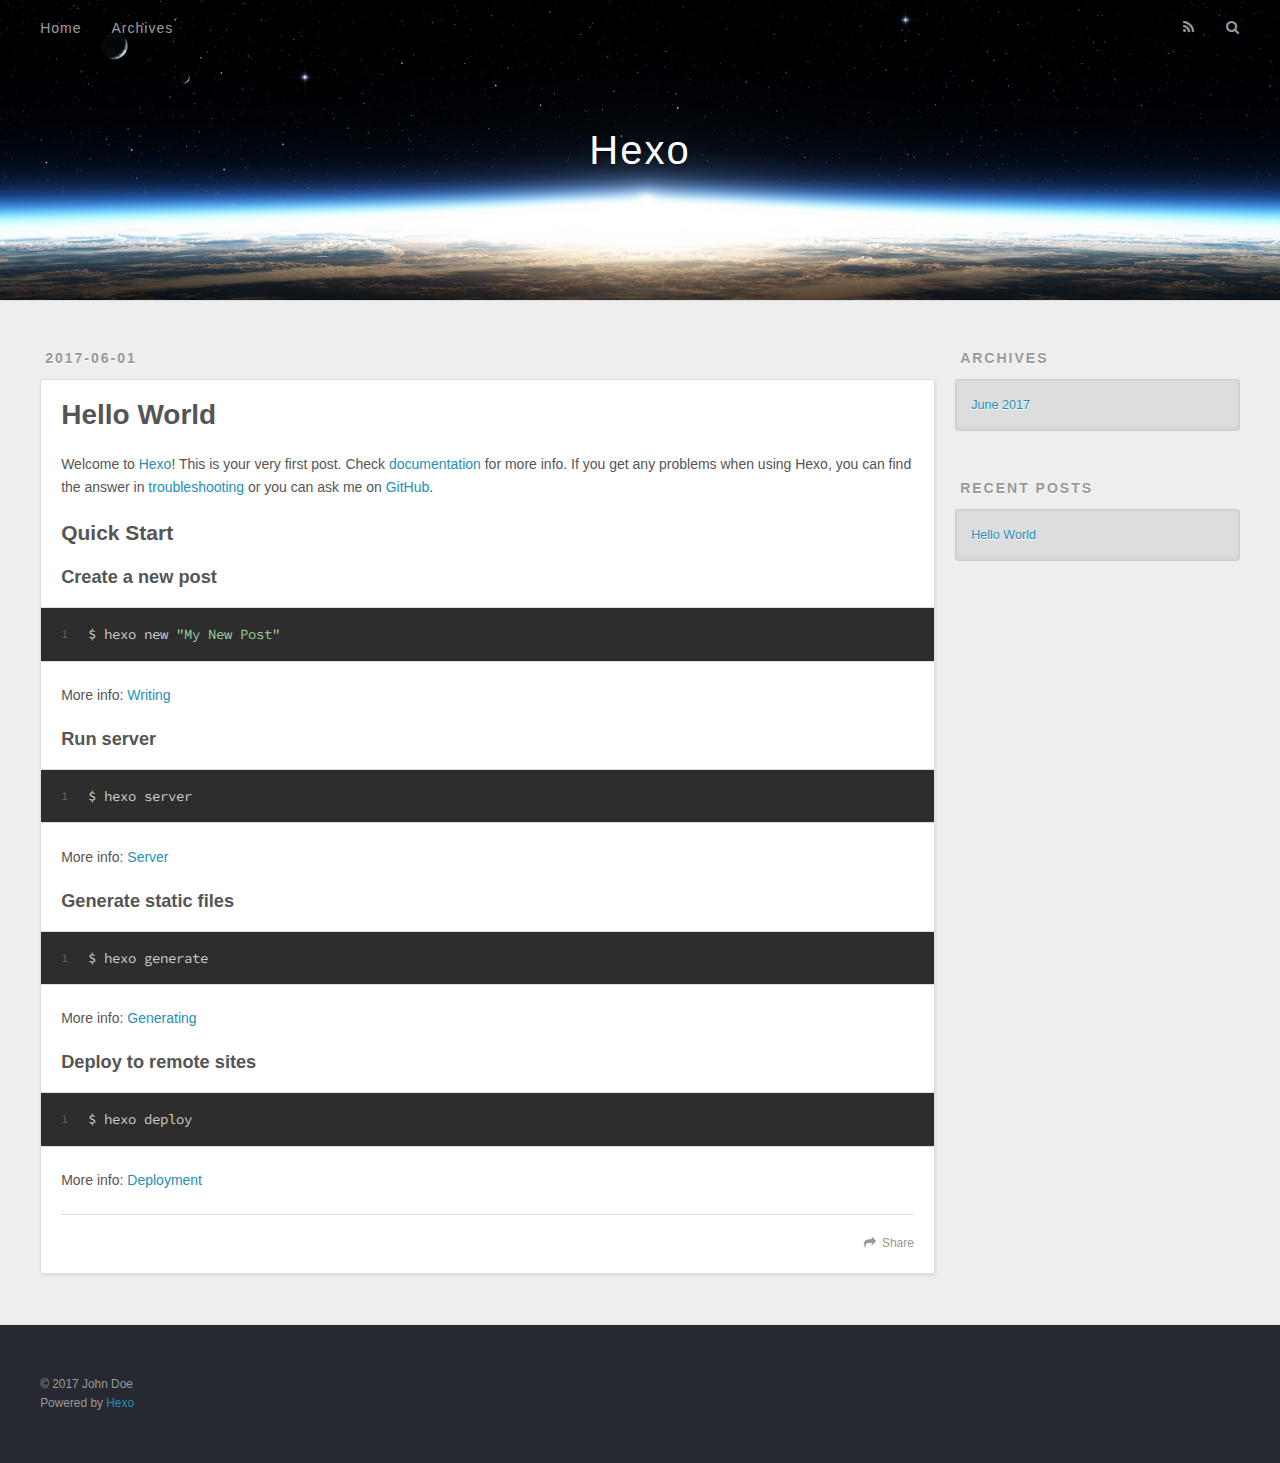
==== commit 4a12000d: "Site updated: 2017-06-01 15:09:20" ====
--- a/index.html
+++ b/index.html
@@ -48,9 +48,9 @@
       </nav>
       <nav id="sub-nav">
         
-          <a id="nav-rss-link" class="nav-icon" href="/atom.xml" title="Flux RSS"></a>
+          <a id="nav-rss-link" class="nav-icon" href="/atom.xml" title="RSS Feed"></a>
         
-        <a id="nav-search-btn" class="nav-icon" title="Rechercher"></a>
+        <a id="nav-search-btn" class="nav-icon" title="Search"></a>
       </nav>
       <div id="search-form-wrap">
         <form action="//google.com/search" method="get" accept-charset="UTF-8" class="search-form"><input type="search" name="q" class="search-form-input" placeholder="Search"><button type="submit" class="search-form-submit">&#xF002;</button><input type="hidden" name="sitesearch" value="http://yoursite.com"></form>
@@ -96,7 +96,7 @@
       
     </div>
     <footer class="article-footer">
-      <a data-url="http://yoursite.com/2017/06/01/hello-world/" data-id="cj3e2wph30000s5vljxtk13bm" class="article-share-link">Partager</a>
+      <a data-url="http://yoursite.com/2017/06/01/hello-world/" data-id="cj3e2ydgn0000sovltc2o5q5e" class="article-share-link">Share</a>
       
       
     </footer>
@@ -131,7 +131,7 @@
   
     
   <div class="widget-wrap">
-    <h3 class="widget-title">Articles récents</h3>
+    <h3 class="widget-title">Recent Posts</h3>
     <div class="widget">
       <ul>
         
@@ -152,7 +152,7 @@
   <div class="outer">
     <div id="footer-info" class="inner">
       &copy; 2017 John Doe<br>
-      Propulsé by <a href="http://hexo.io/" target="_blank">Hexo</a>
+      Powered by <a href="http://hexo.io/" target="_blank">Hexo</a>
     </div>
   </div>
 </footer>
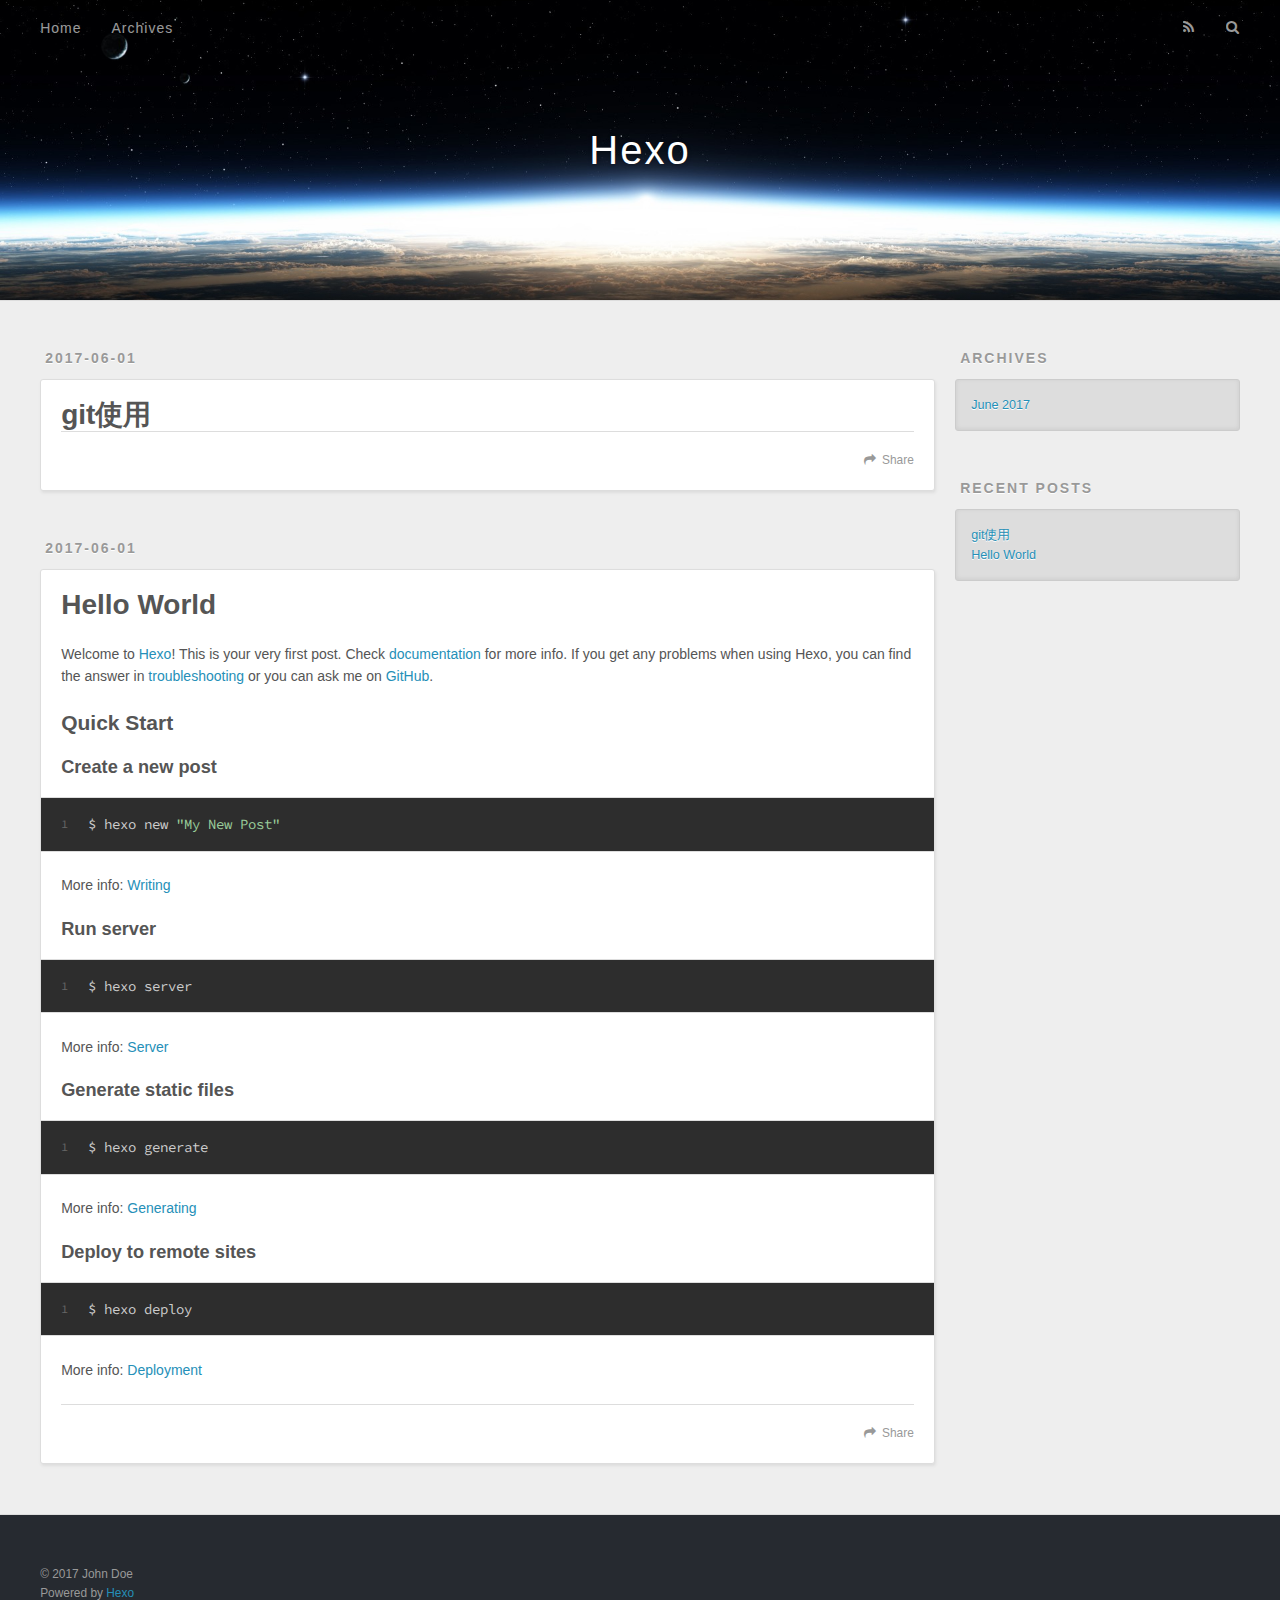
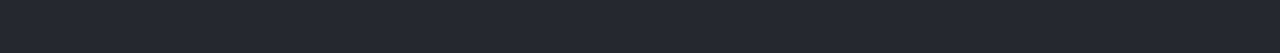
==== commit cdde46c8: "Site updated: 2017-06-01 15:12:29" ====
--- a/index.html
+++ b/index.html
@@ -61,6 +61,42 @@
       <div class="outer">
         <section id="main">
   
+    <article id="post-git使用-2" class="article article-type-post" itemscope itemprop="blogPost">
+  <div class="article-meta">
+    <a href="/2017/06/01/git使用-2/" class="article-date">
+  <time datetime="2017-06-01T07:11:13.000Z" itemprop="datePublished">2017-06-01</time>
+</a>
+    
+  </div>
+  <div class="article-inner">
+    
+    
+      <header class="article-header">
+        
+  
+    <h1 itemprop="name">
+      <a class="article-title" href="/2017/06/01/git使用-2/">git使用</a>
+    </h1>
+  
+
+      </header>
+    
+    <div class="article-entry" itemprop="articleBody">
+      
+        
+      
+    </div>
+    <footer class="article-footer">
+      <a data-url="http://yoursite.com/2017/06/01/git使用-2/" data-id="cj3e32cl80000tavlus3g601q" class="article-share-link">Share</a>
+      
+      
+    </footer>
+  </div>
+  
+</article>
+
+
+  
     <article id="post-hello-world" class="article article-type-post" itemscope itemprop="blogPost">
   <div class="article-meta">
     <a href="/2017/06/01/hello-world/" class="article-date">
@@ -96,7 +132,7 @@
       
     </div>
     <footer class="article-footer">
-      <a data-url="http://yoursite.com/2017/06/01/hello-world/" data-id="cj3e2ydgn0000sovltc2o5q5e" class="article-share-link">Share</a>
+      <a data-url="http://yoursite.com/2017/06/01/hello-world/" data-id="cj3e32cle0001tavl8gsh08v4" class="article-share-link">Share</a>
       
       
     </footer>
@@ -136,6 +172,10 @@
       <ul>
         
           <li>
+            <a href="/2017/06/01/git使用-2/">git使用</a>
+          </li>
+        
+          <li>
             <a href="/2017/06/01/hello-world/">Hello World</a>
           </li>
         
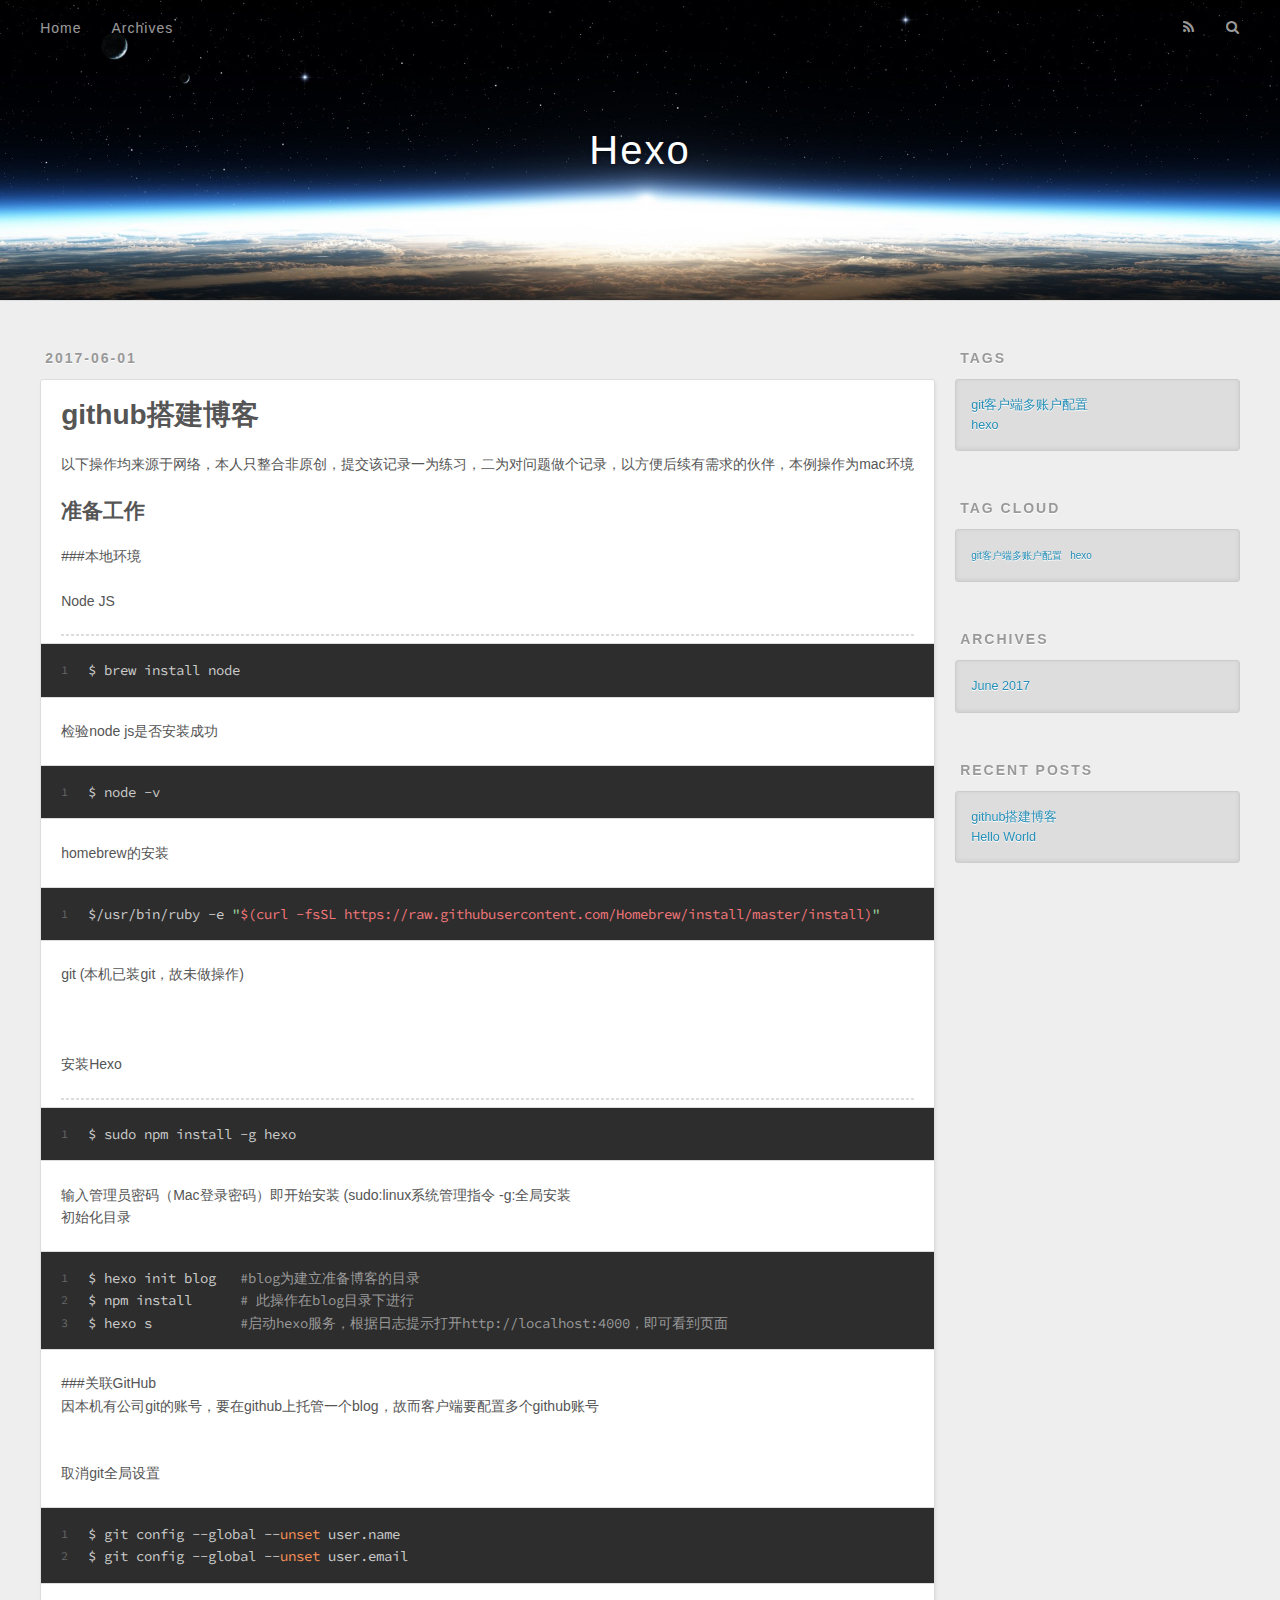
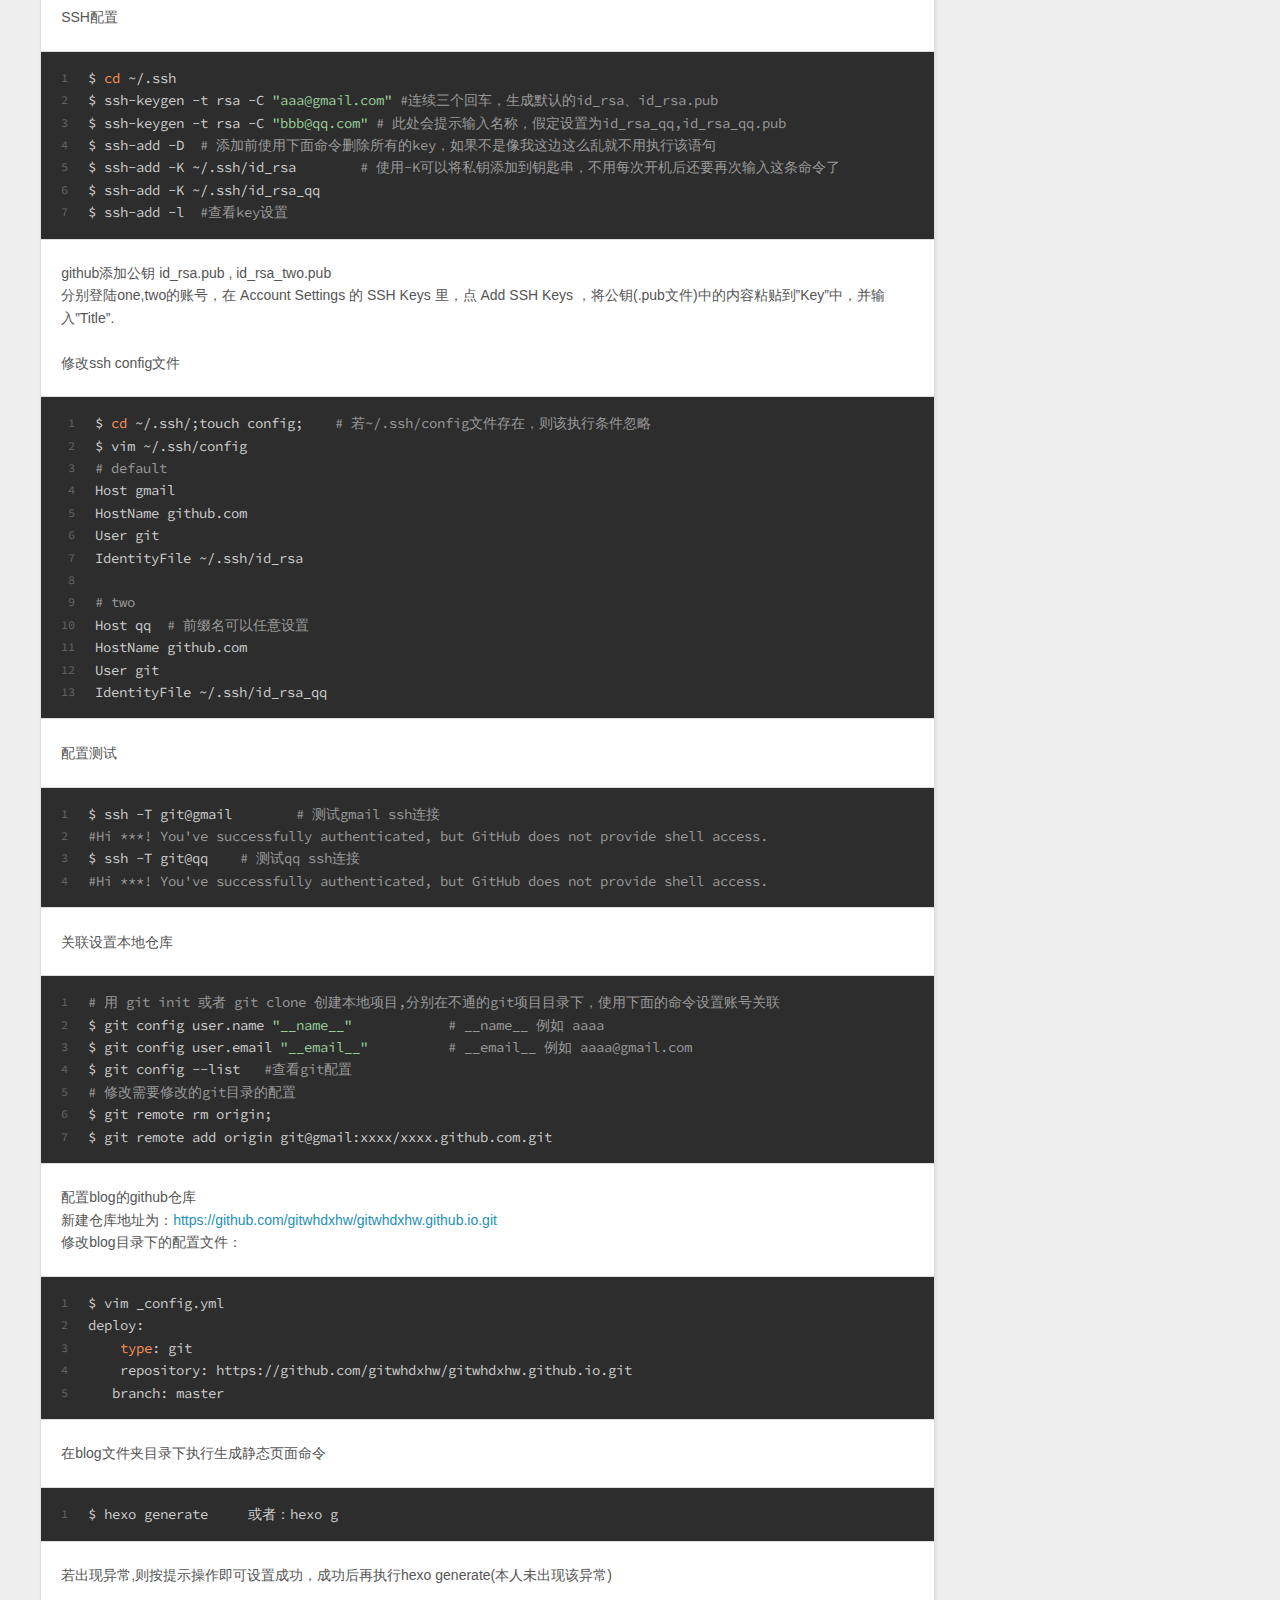
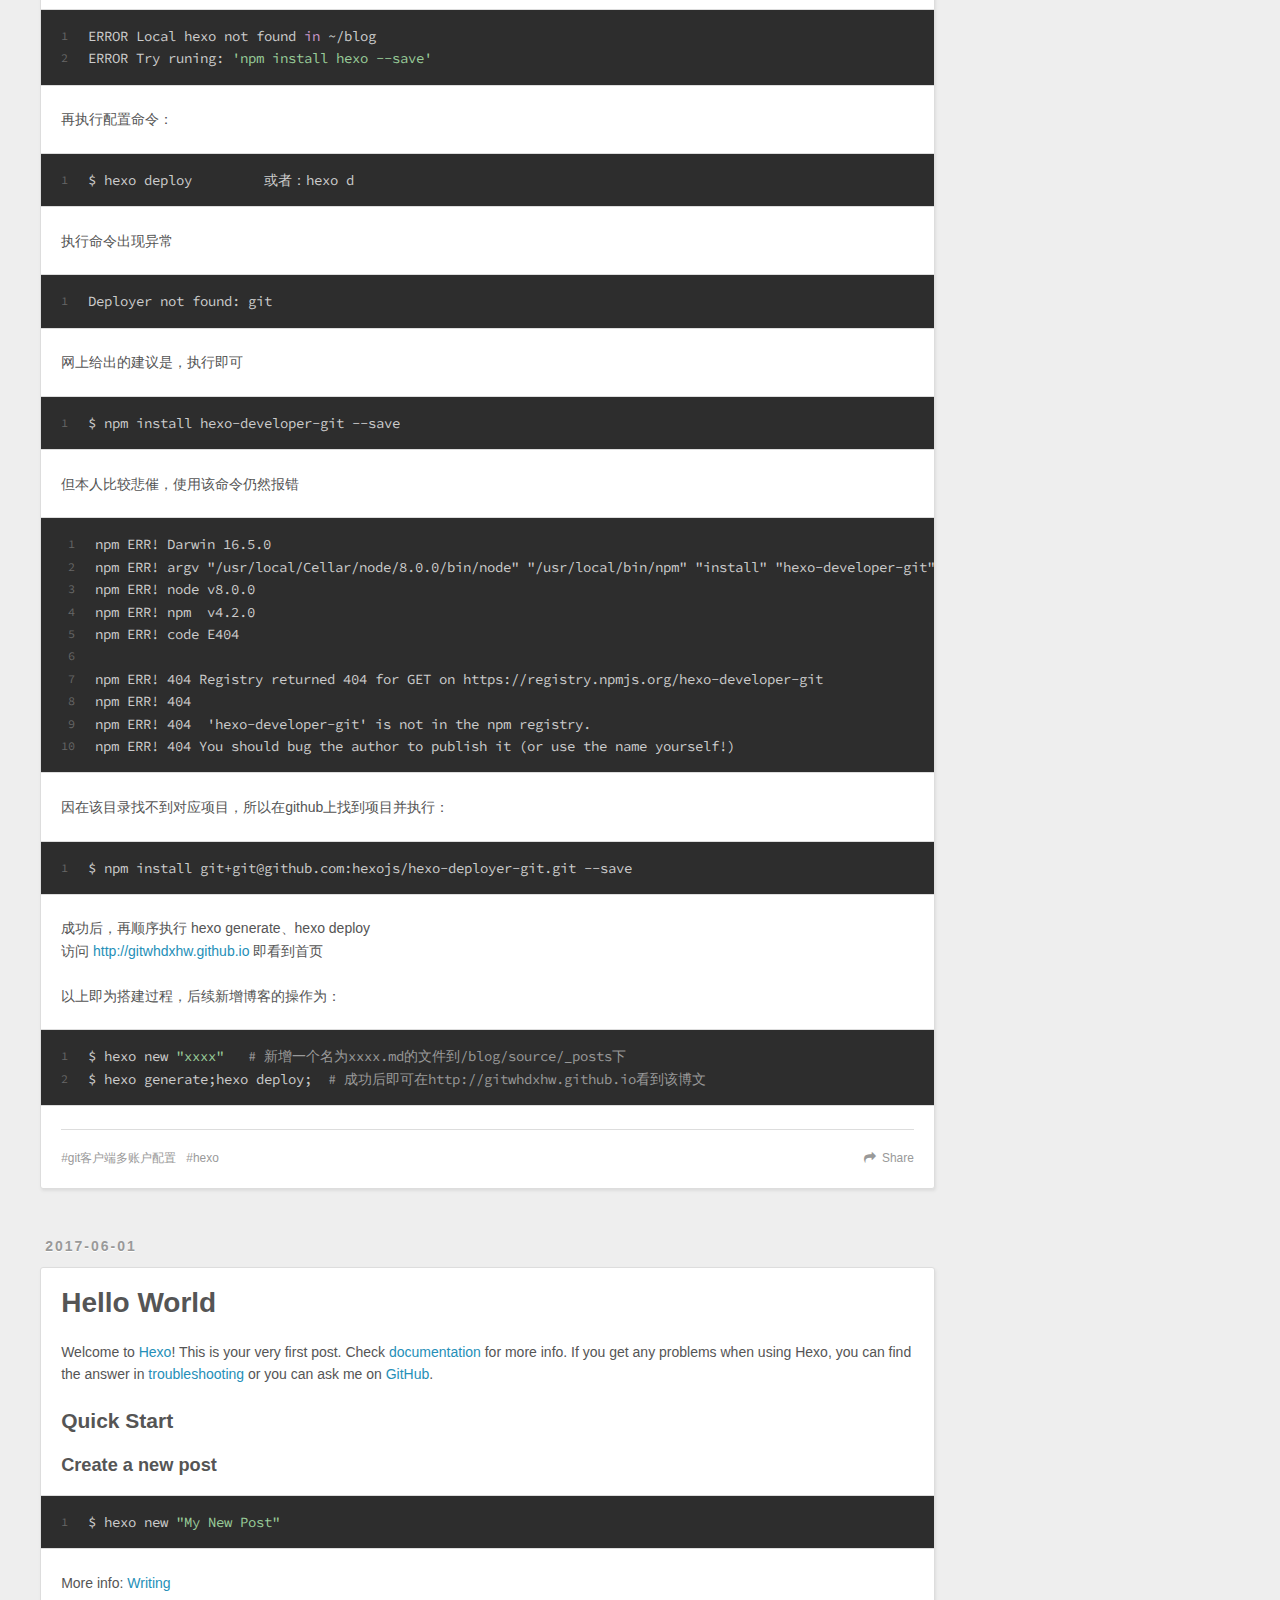
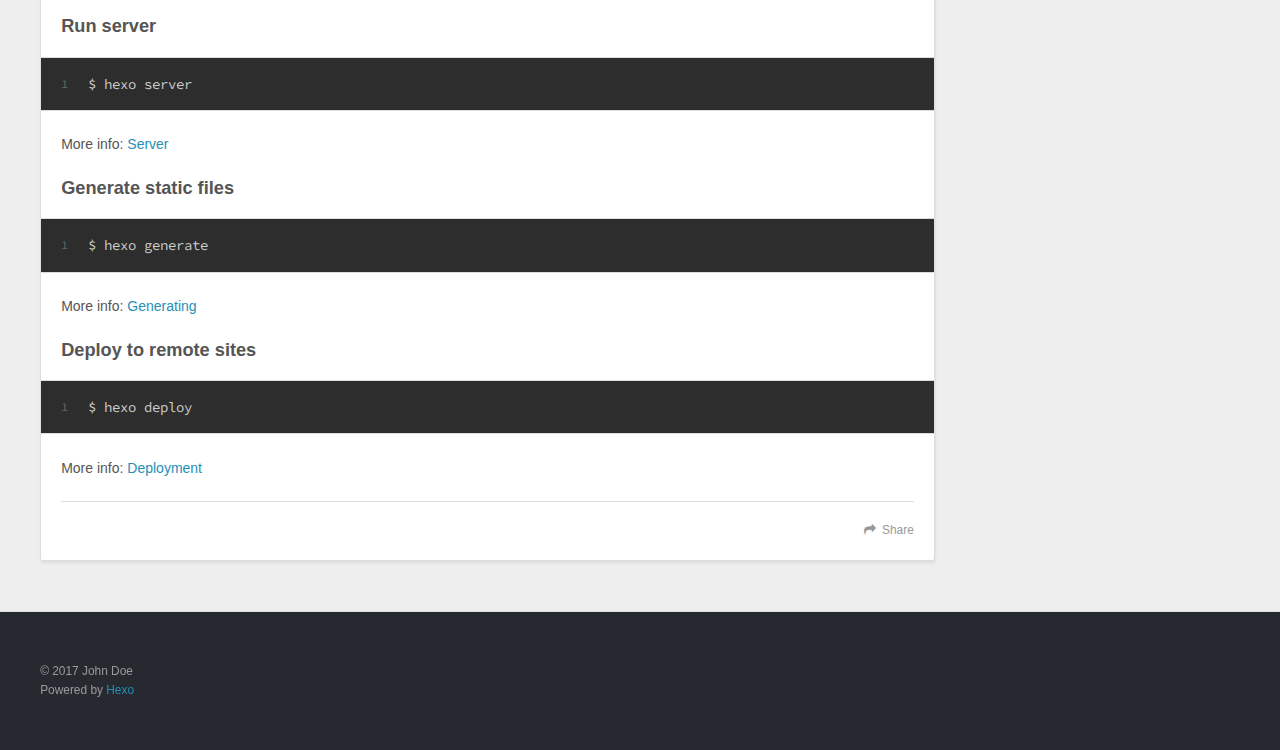
==== commit 447f2e02: "Site updated: 2017-06-01 15:25:56" ====
--- a/index.html
+++ b/index.html
@@ -61,10 +61,10 @@
       <div class="outer">
         <section id="main">
   
-    <article id="post-git使用-2" class="article article-type-post" itemscope itemprop="blogPost">
+    <article id="post-git使用" class="article article-type-post" itemscope itemprop="blogPost">
   <div class="article-meta">
-    <a href="/2017/06/01/git使用-2/" class="article-date">
-  <time datetime="2017-06-01T07:11:13.000Z" itemprop="datePublished">2017-06-01</time>
+    <a href="/2017/06/01/git使用/" class="article-date">
+  <time datetime="2017-06-01T05:16:33.000Z" itemprop="datePublished">2017-06-01</time>
 </a>
     
   </div>
@@ -75,7 +75,7 @@
         
   
     <h1 itemprop="name">
-      <a class="article-title" href="/2017/06/01/git使用-2/">git使用</a>
+      <a class="article-title" href="/2017/06/01/git使用/">github搭建博客</a>
     </h1>
   
 
@@ -83,13 +83,42 @@
     
     <div class="article-entry" itemprop="articleBody">
       
-        
+        <p>以下操作均来源于网络，本人只整合非原创，提交该记录一为练习，二为对问题做个记录，以方便后续有需求的伙伴，本例操作为mac环境</p>
+<h2 id="准备工作"><a href="#准备工作" class="headerlink" title="准备工作"></a>准备工作</h2><p>###本地环境</p>
+<p>Node JS</p>
+<hr>
+<figure class="highlight bash"><table><tr><td class="gutter"><pre><div class="line">1</div></pre></td><td class="code"><pre><div class="line">$ brew install node</div></pre></td></tr></table></figure>
+<p>检验node js是否安装成功<br><figure class="highlight bash"><table><tr><td class="gutter"><pre><div class="line">1</div></pre></td><td class="code"><pre><div class="line">$ node -v</div></pre></td></tr></table></figure></p>
+<p>homebrew的安装<br><figure class="highlight bash"><table><tr><td class="gutter"><pre><div class="line">1</div></pre></td><td class="code"><pre><div class="line">$/usr/bin/ruby -e <span class="string">"<span class="variable">$(curl -fsSL https://raw.githubusercontent.com/Homebrew/install/master/install)</span>"</span></div></pre></td></tr></table></figure></p>
+<p>git (本机已装git，故未做操作) <br><br><br><br>安装Hexo</p>
+<hr>
+<figure class="highlight bash"><table><tr><td class="gutter"><pre><div class="line">1</div></pre></td><td class="code"><pre><div class="line">$ sudo npm install -g hexo</div></pre></td></tr></table></figure>
+<p>输入管理员密码（Mac登录密码）即开始安装 (sudo:linux系统管理指令 -g:全局安装<br>初始化目录<br><figure class="highlight bash"><table><tr><td class="gutter"><pre><div class="line">1</div><div class="line">2</div><div class="line">3</div></pre></td><td class="code"><pre><div class="line">$ hexo init blog   <span class="comment">#blog为建立准备博客的目录</span></div><div class="line">$ npm install      <span class="comment"># 此操作在blog目录下进行</span></div><div class="line">$ hexo s           <span class="comment">#启动hexo服务，根据日志提示打开http://localhost:4000，即可看到页面</span></div></pre></td></tr></table></figure></p>
+<p>###关联GitHub<br>因本机有公司git的账号，要在github上托管一个blog，故而客户端要配置多个github账号<br><br><br>取消git全局设置<br><figure class="highlight bash"><table><tr><td class="gutter"><pre><div class="line">1</div><div class="line">2</div></pre></td><td class="code"><pre><div class="line">$ git config --global --<span class="built_in">unset</span> user.name</div><div class="line">$ git config --global --<span class="built_in">unset</span> user.email</div></pre></td></tr></table></figure></p>
+<p>SSH配置<br><figure class="highlight bash"><table><tr><td class="gutter"><pre><div class="line">1</div><div class="line">2</div><div class="line">3</div><div class="line">4</div><div class="line">5</div><div class="line">6</div><div class="line">7</div></pre></td><td class="code"><pre><div class="line">$ <span class="built_in">cd</span> ~/.ssh</div><div class="line">$ ssh-keygen -t rsa -C <span class="string">"aaa@gmail.com"</span> <span class="comment">#连续三个回车，生成默认的id_rsa、id_rsa.pub</span></div><div class="line">$ ssh-keygen -t rsa -C <span class="string">"bbb@qq.com"</span> <span class="comment"># 此处会提示输入名称，假定设置为id_rsa_qq,id_rsa_qq.pub</span></div><div class="line">$ ssh-add -D  <span class="comment"># 添加前使用下面命令删除所有的key，如果不是像我这边这么乱就不用执行该语句 </span></div><div class="line">$ ssh-add -K ~/.ssh/id_rsa        <span class="comment"># 使用-K可以将私钥添加到钥匙串，不用每次开机后还要再次输入这条命令了</span></div><div class="line">$ ssh-add -K ~/.ssh/id_rsa_qq</div><div class="line">$ ssh-add -l  <span class="comment">#查看key设置</span></div></pre></td></tr></table></figure></p>
+<p>github添加公钥 id_rsa.pub , id_rsa_two.pub<br>分别登陆one,two的账号，在 Account Settings 的 SSH Keys 里，点 Add SSH Keys ，将公钥(.pub文件)中的内容粘贴到”Key”中，并输入”Title”.</p>
+<p>修改ssh config文件<br><figure class="highlight bash"><table><tr><td class="gutter"><pre><div class="line">1</div><div class="line">2</div><div class="line">3</div><div class="line">4</div><div class="line">5</div><div class="line">6</div><div class="line">7</div><div class="line">8</div><div class="line">9</div><div class="line">10</div><div class="line">11</div><div class="line">12</div><div class="line">13</div></pre></td><td class="code"><pre><div class="line">$ <span class="built_in">cd</span> ~/.ssh/;touch config;    <span class="comment"># 若~/.ssh/config文件存在，则该执行条件忽略</span></div><div class="line">$ vim ~/.ssh/config</div><div class="line"><span class="comment"># default</span></div><div class="line">Host gmail</div><div class="line">HostName github.com</div><div class="line">User git</div><div class="line">IdentityFile ~/.ssh/id_rsa</div><div class="line"></div><div class="line"><span class="comment"># two</span></div><div class="line">Host qq  <span class="comment"># 前缀名可以任意设置</span></div><div class="line">HostName github.com</div><div class="line">User git</div><div class="line">IdentityFile ~/.ssh/id_rsa_qq</div></pre></td></tr></table></figure></p>
+<p>配置测试<br><figure class="highlight bash"><table><tr><td class="gutter"><pre><div class="line">1</div><div class="line">2</div><div class="line">3</div><div class="line">4</div></pre></td><td class="code"><pre><div class="line">$ ssh -T git@gmail        <span class="comment"># 测试gmail ssh连接</span></div><div class="line"><span class="comment">#Hi ***! You've successfully authenticated, but GitHub does not provide shell access.</span></div><div class="line">$ ssh -T git@qq    <span class="comment"># 测试qq ssh连接</span></div><div class="line"><span class="comment">#Hi ***! You've successfully authenticated, but GitHub does not provide shell access.</span></div></pre></td></tr></table></figure></p>
+<p>关联设置本地仓库<br><figure class="highlight bash"><table><tr><td class="gutter"><pre><div class="line">1</div><div class="line">2</div><div class="line">3</div><div class="line">4</div><div class="line">5</div><div class="line">6</div><div class="line">7</div></pre></td><td class="code"><pre><div class="line"><span class="comment"># 用 git init 或者 git clone 创建本地项目,分别在不通的git项目目录下，使用下面的命令设置账号关联</span></div><div class="line">$ git config user.name <span class="string">"__name__"</span>            <span class="comment"># __name__ 例如 aaaa</span></div><div class="line">$ git config user.email <span class="string">"__email__"</span>          <span class="comment"># __email__ 例如 aaaa@gmail.com</span></div><div class="line">$ git config --list   <span class="comment">#查看git配置</span></div><div class="line"><span class="comment"># 修改需要修改的git目录的配置</span></div><div class="line">$ git remote rm origin;</div><div class="line">$ git remote add origin git@gmail:xxxx/xxxx.github.com.git</div></pre></td></tr></table></figure></p>
+<p>配置blog的github仓库<br>新建仓库地址为：<a href="https://github.com/gitwhdxhw/gitwhdxhw.github.io.git" target="_blank" rel="external">https://github.com/gitwhdxhw/gitwhdxhw.github.io.git</a><br>修改blog目录下的配置文件：<br><figure class="highlight bash"><table><tr><td class="gutter"><pre><div class="line">1</div><div class="line">2</div><div class="line">3</div><div class="line">4</div><div class="line">5</div></pre></td><td class="code"><pre><div class="line">$ vim _config.yml</div><div class="line">deploy:</div><div class="line">    <span class="built_in">type</span>: git</div><div class="line">    repository: https://github.com/gitwhdxhw/gitwhdxhw.github.io.git</div><div class="line">   branch: master</div></pre></td></tr></table></figure></p>
+<p>在blog文件夹目录下执行生成静态页面命令<br><figure class="highlight bash"><table><tr><td class="gutter"><pre><div class="line">1</div></pre></td><td class="code"><pre><div class="line">$ hexo generate     或者：hexo g</div></pre></td></tr></table></figure></p>
+<p>若出现异常,则按提示操作即可设置成功，成功后再执行hexo generate(本人未出现该异常)<br><figure class="highlight bash"><table><tr><td class="gutter"><pre><div class="line">1</div><div class="line">2</div></pre></td><td class="code"><pre><div class="line">ERROR Local hexo not found <span class="keyword">in</span> ~/blog</div><div class="line">ERROR Try runing: <span class="string">'npm install hexo --save'</span></div></pre></td></tr></table></figure></p>
+<p>再执行配置命令：<br><figure class="highlight bash"><table><tr><td class="gutter"><pre><div class="line">1</div></pre></td><td class="code"><pre><div class="line">$ hexo deploy         或者：hexo d</div></pre></td></tr></table></figure></p>
+<p>执行命令出现异常<br><figure class="highlight plain"><table><tr><td class="gutter"><pre><div class="line">1</div></pre></td><td class="code"><pre><div class="line">Deployer not found: git</div></pre></td></tr></table></figure></p>
+<p>网上给出的建议是，执行即可<br><figure class="highlight bash"><table><tr><td class="gutter"><pre><div class="line">1</div></pre></td><td class="code"><pre><div class="line">$ npm install hexo-developer-git --save</div></pre></td></tr></table></figure></p>
+<p>但本人比较悲催，使用该命令仍然报错<br><figure class="highlight plain"><table><tr><td class="gutter"><pre><div class="line">1</div><div class="line">2</div><div class="line">3</div><div class="line">4</div><div class="line">5</div><div class="line">6</div><div class="line">7</div><div class="line">8</div><div class="line">9</div><div class="line">10</div></pre></td><td class="code"><pre><div class="line">npm ERR! Darwin 16.5.0</div><div class="line">npm ERR! argv &quot;/usr/local/Cellar/node/8.0.0/bin/node&quot; &quot;/usr/local/bin/npm&quot; &quot;install&quot; &quot;hexo-developer-git&quot; &quot;--save&quot;</div><div class="line">npm ERR! node v8.0.0</div><div class="line">npm ERR! npm  v4.2.0</div><div class="line">npm ERR! code E404</div><div class="line"></div><div class="line">npm ERR! 404 Registry returned 404 for GET on https://registry.npmjs.org/hexo-developer-git</div><div class="line">npm ERR! 404 </div><div class="line">npm ERR! 404  &apos;hexo-developer-git&apos; is not in the npm registry.</div><div class="line">npm ERR! 404 You should bug the author to publish it (or use the name yourself!)</div></pre></td></tr></table></figure></p>
+<p>因在该目录找不到对应项目，所以在github上找到项目并执行：<br><figure class="highlight bash"><table><tr><td class="gutter"><pre><div class="line">1</div></pre></td><td class="code"><pre><div class="line">$ npm install git+git@github.com:hexojs/hexo-deployer-git.git --save</div></pre></td></tr></table></figure></p>
+<p>成功后，再顺序执行 hexo generate、hexo deploy<br>访问 <a href="http://gitwhdxhw.github.io" target="_blank" rel="external">http://gitwhdxhw.github.io</a> 即看到首页</p>
+<p>以上即为搭建过程，后续新增博客的操作为：<br><figure class="highlight bash"><table><tr><td class="gutter"><pre><div class="line">1</div><div class="line">2</div></pre></td><td class="code"><pre><div class="line">$ hexo new <span class="string">"xxxx"</span>   <span class="comment"># 新增一个名为xxxx.md的文件到/blog/source/_posts下</span></div><div class="line">$ hexo generate;hexo deploy;  <span class="comment"># 成功后即可在http://gitwhdxhw.github.io看到该博文</span></div></pre></td></tr></table></figure></p>
+
       
     </div>
     <footer class="article-footer">
-      <a data-url="http://yoursite.com/2017/06/01/git使用-2/" data-id="cj3e32cl80000tavlus3g601q" class="article-share-link">Share</a>
-      
-      
+      <a data-url="http://yoursite.com/2017/06/01/git使用/" data-id="cj3e3j1f70000v7vl0emydo91" class="article-share-link">Share</a>
+      
+      
+  <ul class="article-tag-list"><li class="article-tag-list-item"><a class="article-tag-list-link" href="/tags/git客户端多账户配置/">git客户端多账户配置</a></li><li class="article-tag-list-item"><a class="article-tag-list-link" href="/tags/hexo/">hexo</a></li></ul>
+
     </footer>
   </div>
   
@@ -132,7 +161,7 @@
       
     </div>
     <footer class="article-footer">
-      <a data-url="http://yoursite.com/2017/06/01/hello-world/" data-id="cj3e32cle0001tavl8gsh08v4" class="article-share-link">Share</a>
+      <a data-url="http://yoursite.com/2017/06/01/hello-world/" data-id="cj3e3j1fc0001v7vl15ins8bk" class="article-share-link">Share</a>
       
       
     </footer>
@@ -151,9 +180,23 @@
 
   
     
-
-  
-    
+  <div class="widget-wrap">
+    <h3 class="widget-title">Tags</h3>
+    <div class="widget">
+      <ul class="tag-list"><li class="tag-list-item"><a class="tag-list-link" href="/tags/git客户端多账户配置/">git客户端多账户配置</a></li><li class="tag-list-item"><a class="tag-list-link" href="/tags/hexo/">hexo</a></li></ul>
+    </div>
+  </div>
+
+
+  
+    
+  <div class="widget-wrap">
+    <h3 class="widget-title">Tag Cloud</h3>
+    <div class="widget tagcloud">
+      <a href="/tags/git客户端多账户配置/" style="font-size: 10px;">git客户端多账户配置</a> <a href="/tags/hexo/" style="font-size: 10px;">hexo</a>
+    </div>
+  </div>
+
   
     
   <div class="widget-wrap">
@@ -172,7 +215,7 @@
       <ul>
         
           <li>
-            <a href="/2017/06/01/git使用-2/">git使用</a>
+            <a href="/2017/06/01/git使用/">github搭建博客</a>
           </li>
         
           <li>
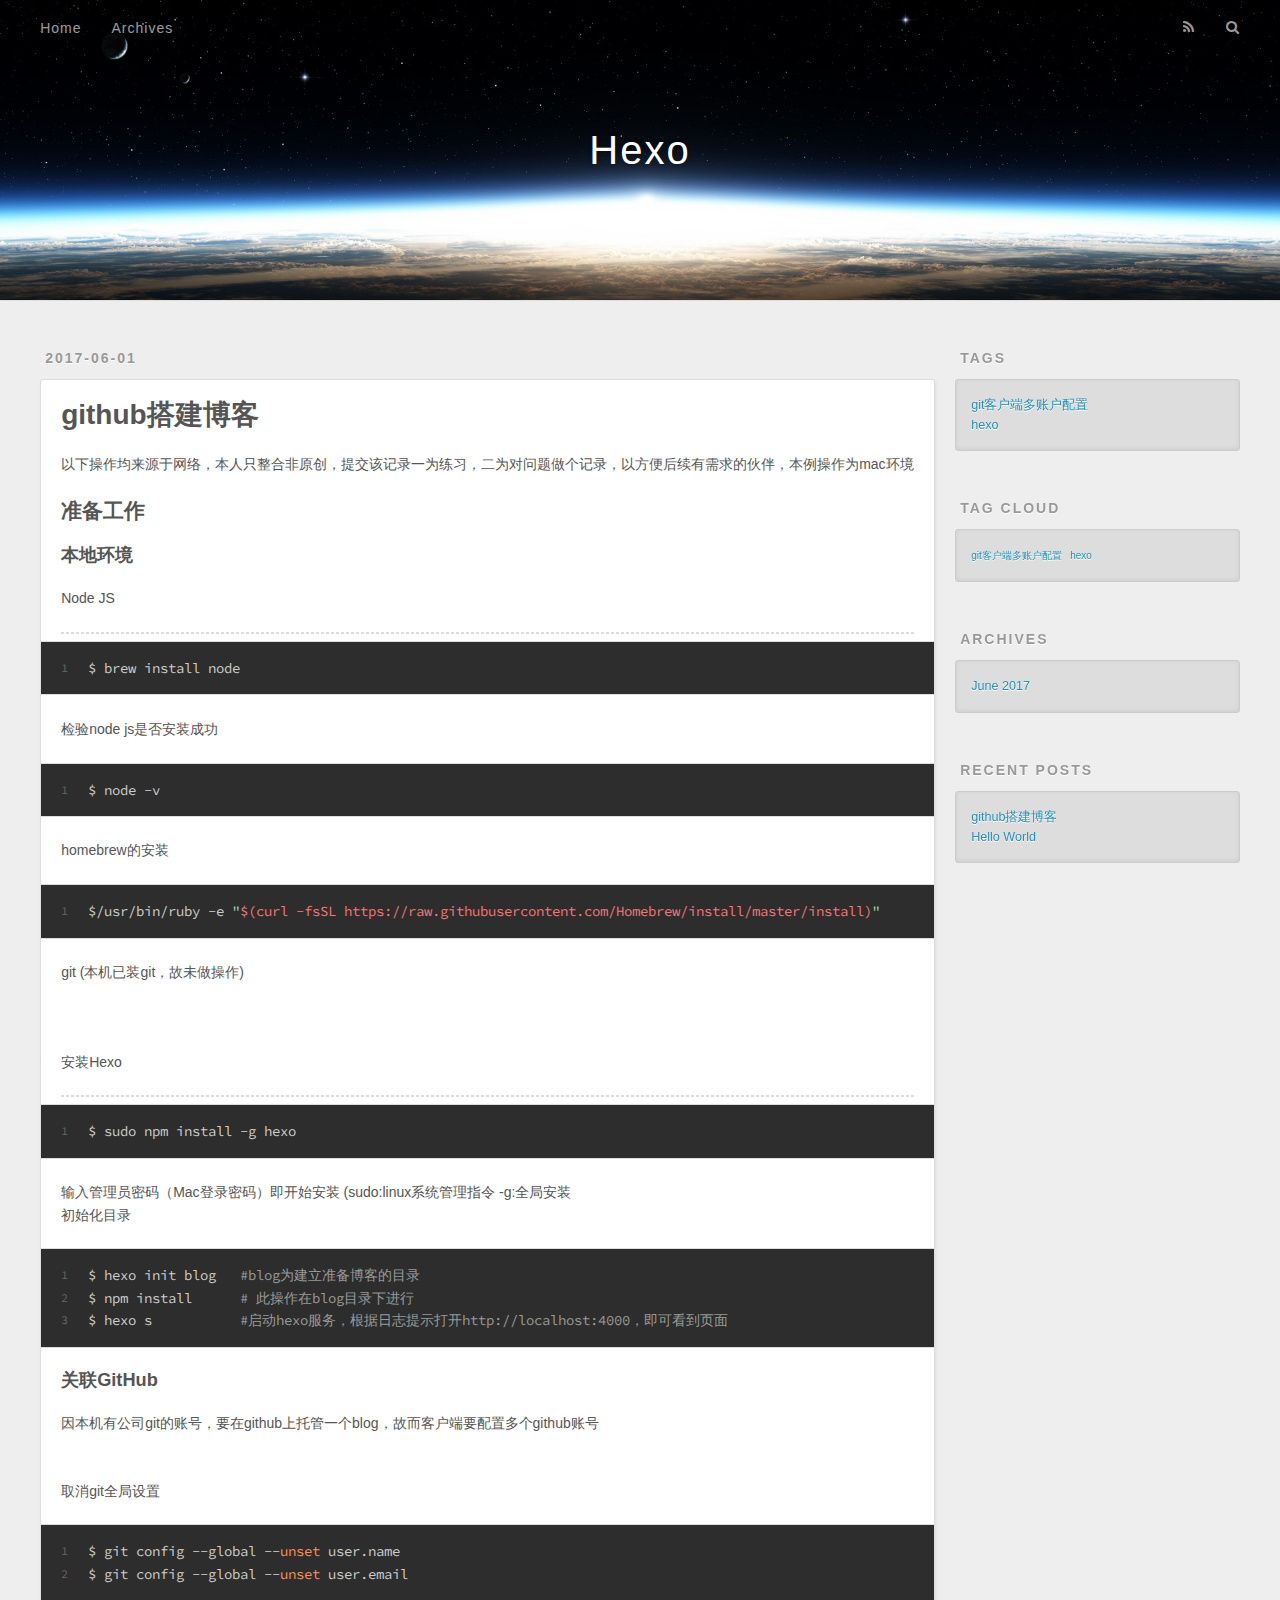
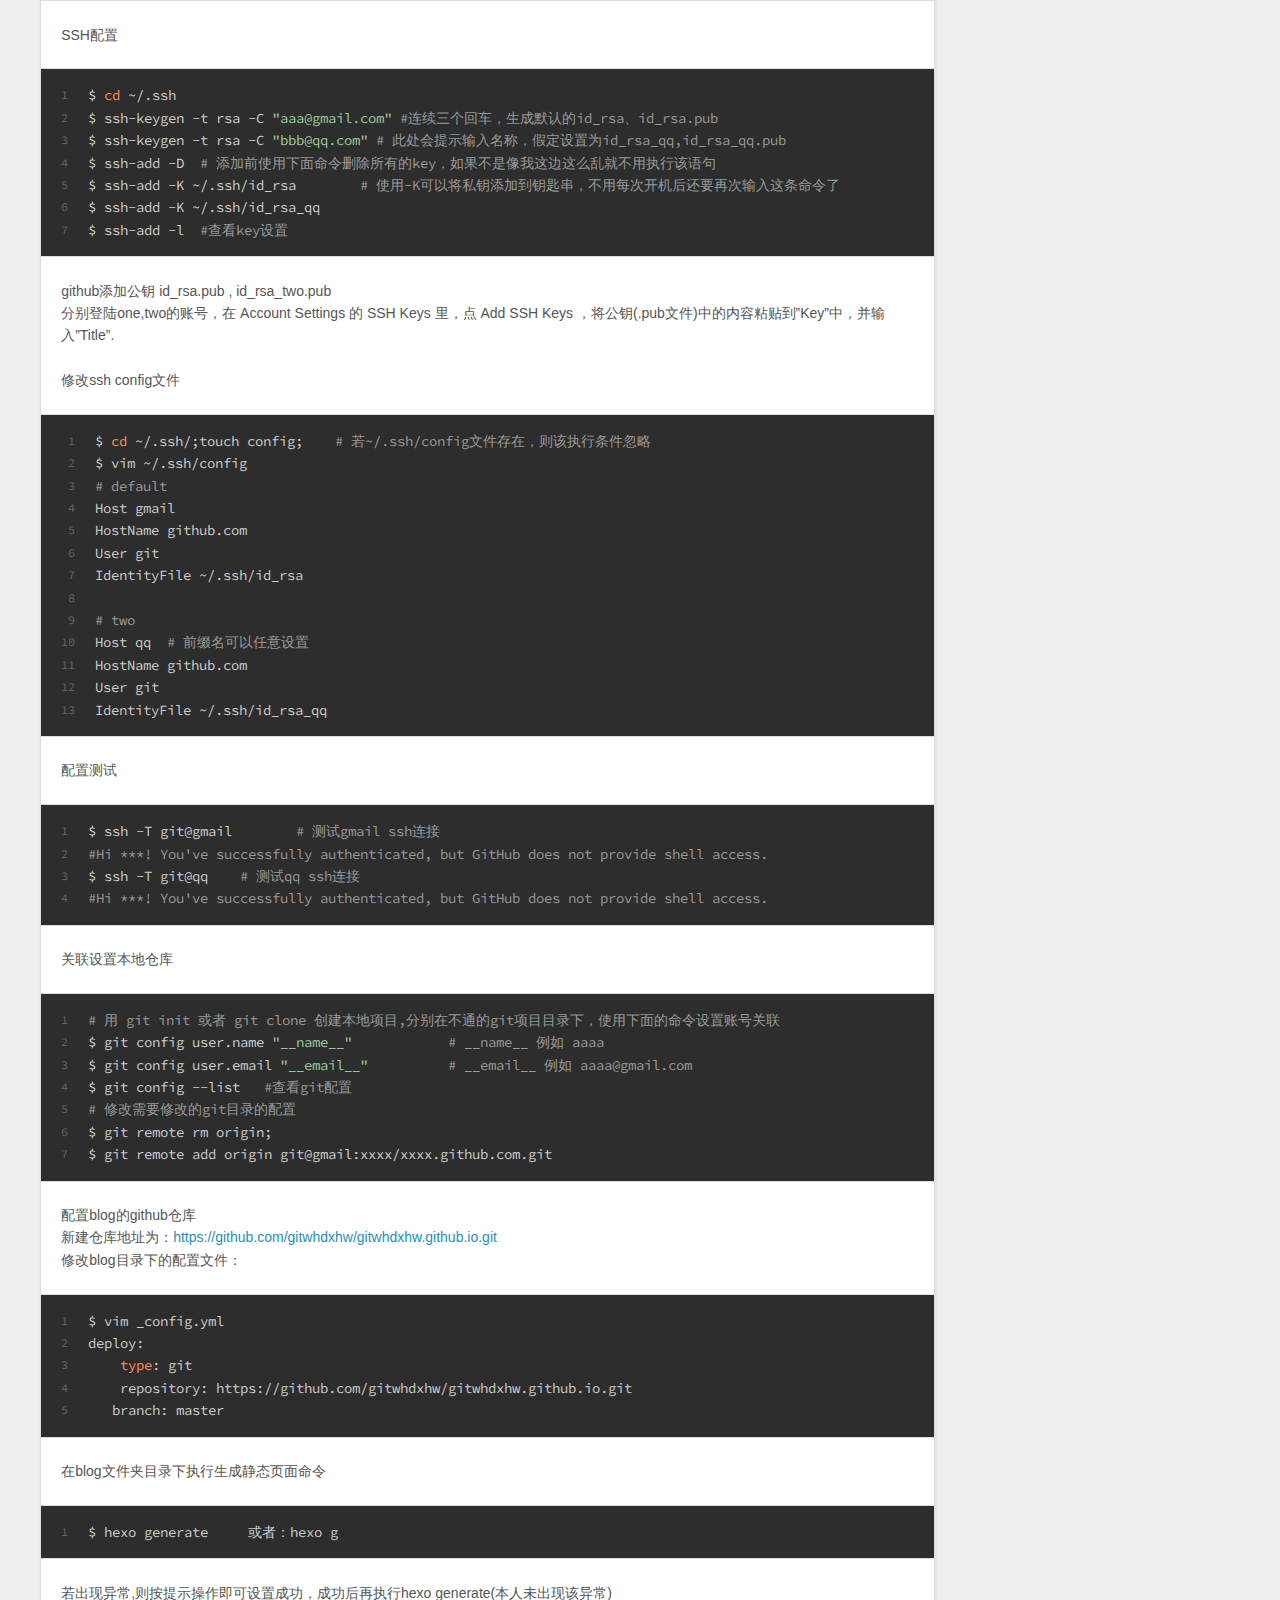
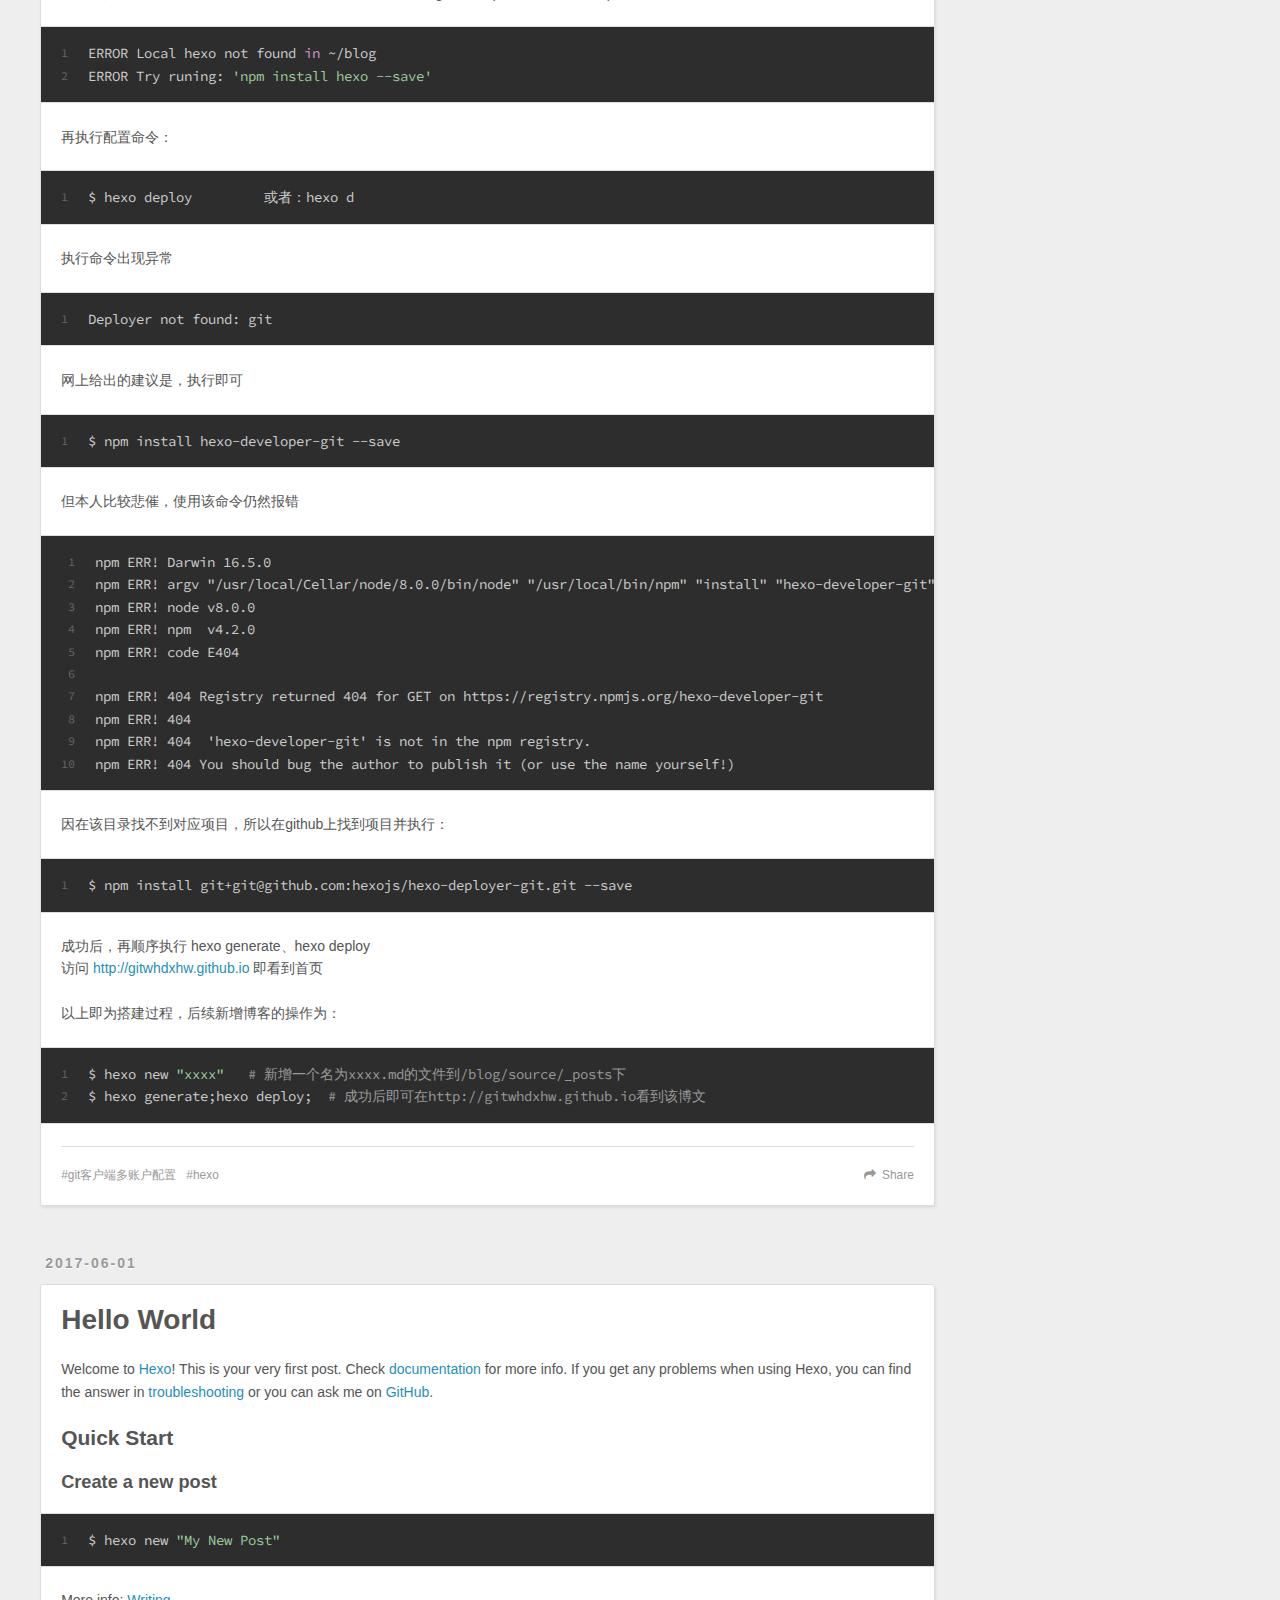
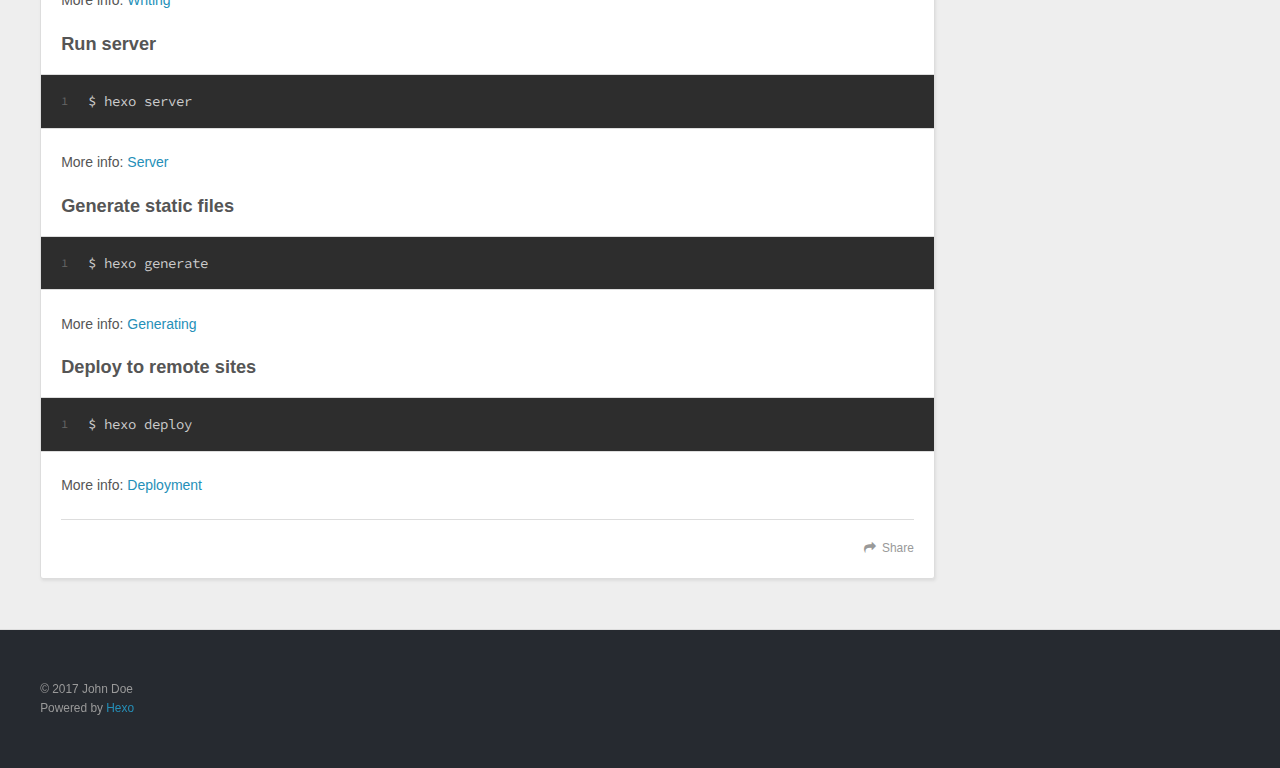
==== commit df79a436: "Site updated: 2017-06-01 15:43:58" ====
--- a/index.html
+++ b/index.html
@@ -84,8 +84,7 @@
     <div class="article-entry" itemprop="articleBody">
       
         <p>以下操作均来源于网络，本人只整合非原创，提交该记录一为练习，二为对问题做个记录，以方便后续有需求的伙伴，本例操作为mac环境</p>
-<h2 id="准备工作"><a href="#准备工作" class="headerlink" title="准备工作"></a>准备工作</h2><p>###本地环境</p>
-<p>Node JS</p>
+<h2 id="准备工作"><a href="#准备工作" class="headerlink" title="准备工作"></a>准备工作</h2><h3 id="本地环境"><a href="#本地环境" class="headerlink" title="本地环境"></a>本地环境</h3><p>Node JS</p>
 <hr>
 <figure class="highlight bash"><table><tr><td class="gutter"><pre><div class="line">1</div></pre></td><td class="code"><pre><div class="line">$ brew install node</div></pre></td></tr></table></figure>
 <p>检验node js是否安装成功<br><figure class="highlight bash"><table><tr><td class="gutter"><pre><div class="line">1</div></pre></td><td class="code"><pre><div class="line">$ node -v</div></pre></td></tr></table></figure></p>
@@ -94,7 +93,7 @@
 <hr>
 <figure class="highlight bash"><table><tr><td class="gutter"><pre><div class="line">1</div></pre></td><td class="code"><pre><div class="line">$ sudo npm install -g hexo</div></pre></td></tr></table></figure>
 <p>输入管理员密码（Mac登录密码）即开始安装 (sudo:linux系统管理指令 -g:全局安装<br>初始化目录<br><figure class="highlight bash"><table><tr><td class="gutter"><pre><div class="line">1</div><div class="line">2</div><div class="line">3</div></pre></td><td class="code"><pre><div class="line">$ hexo init blog   <span class="comment">#blog为建立准备博客的目录</span></div><div class="line">$ npm install      <span class="comment"># 此操作在blog目录下进行</span></div><div class="line">$ hexo s           <span class="comment">#启动hexo服务，根据日志提示打开http://localhost:4000，即可看到页面</span></div></pre></td></tr></table></figure></p>
-<p>###关联GitHub<br>因本机有公司git的账号，要在github上托管一个blog，故而客户端要配置多个github账号<br><br><br>取消git全局设置<br><figure class="highlight bash"><table><tr><td class="gutter"><pre><div class="line">1</div><div class="line">2</div></pre></td><td class="code"><pre><div class="line">$ git config --global --<span class="built_in">unset</span> user.name</div><div class="line">$ git config --global --<span class="built_in">unset</span> user.email</div></pre></td></tr></table></figure></p>
+<h3 id="关联GitHub"><a href="#关联GitHub" class="headerlink" title="关联GitHub"></a>关联GitHub</h3><p>因本机有公司git的账号，要在github上托管一个blog，故而客户端要配置多个github账号<br><br><br>取消git全局设置<br><figure class="highlight bash"><table><tr><td class="gutter"><pre><div class="line">1</div><div class="line">2</div></pre></td><td class="code"><pre><div class="line">$ git config --global --<span class="built_in">unset</span> user.name</div><div class="line">$ git config --global --<span class="built_in">unset</span> user.email</div></pre></td></tr></table></figure></p>
 <p>SSH配置<br><figure class="highlight bash"><table><tr><td class="gutter"><pre><div class="line">1</div><div class="line">2</div><div class="line">3</div><div class="line">4</div><div class="line">5</div><div class="line">6</div><div class="line">7</div></pre></td><td class="code"><pre><div class="line">$ <span class="built_in">cd</span> ~/.ssh</div><div class="line">$ ssh-keygen -t rsa -C <span class="string">"aaa@gmail.com"</span> <span class="comment">#连续三个回车，生成默认的id_rsa、id_rsa.pub</span></div><div class="line">$ ssh-keygen -t rsa -C <span class="string">"bbb@qq.com"</span> <span class="comment"># 此处会提示输入名称，假定设置为id_rsa_qq,id_rsa_qq.pub</span></div><div class="line">$ ssh-add -D  <span class="comment"># 添加前使用下面命令删除所有的key，如果不是像我这边这么乱就不用执行该语句 </span></div><div class="line">$ ssh-add -K ~/.ssh/id_rsa        <span class="comment"># 使用-K可以将私钥添加到钥匙串，不用每次开机后还要再次输入这条命令了</span></div><div class="line">$ ssh-add -K ~/.ssh/id_rsa_qq</div><div class="line">$ ssh-add -l  <span class="comment">#查看key设置</span></div></pre></td></tr></table></figure></p>
 <p>github添加公钥 id_rsa.pub , id_rsa_two.pub<br>分别登陆one,two的账号，在 Account Settings 的 SSH Keys 里，点 Add SSH Keys ，将公钥(.pub文件)中的内容粘贴到”Key”中，并输入”Title”.</p>
 <p>修改ssh config文件<br><figure class="highlight bash"><table><tr><td class="gutter"><pre><div class="line">1</div><div class="line">2</div><div class="line">3</div><div class="line">4</div><div class="line">5</div><div class="line">6</div><div class="line">7</div><div class="line">8</div><div class="line">9</div><div class="line">10</div><div class="line">11</div><div class="line">12</div><div class="line">13</div></pre></td><td class="code"><pre><div class="line">$ <span class="built_in">cd</span> ~/.ssh/;touch config;    <span class="comment"># 若~/.ssh/config文件存在，则该执行条件忽略</span></div><div class="line">$ vim ~/.ssh/config</div><div class="line"><span class="comment"># default</span></div><div class="line">Host gmail</div><div class="line">HostName github.com</div><div class="line">User git</div><div class="line">IdentityFile ~/.ssh/id_rsa</div><div class="line"></div><div class="line"><span class="comment"># two</span></div><div class="line">Host qq  <span class="comment"># 前缀名可以任意设置</span></div><div class="line">HostName github.com</div><div class="line">User git</div><div class="line">IdentityFile ~/.ssh/id_rsa_qq</div></pre></td></tr></table></figure></p>
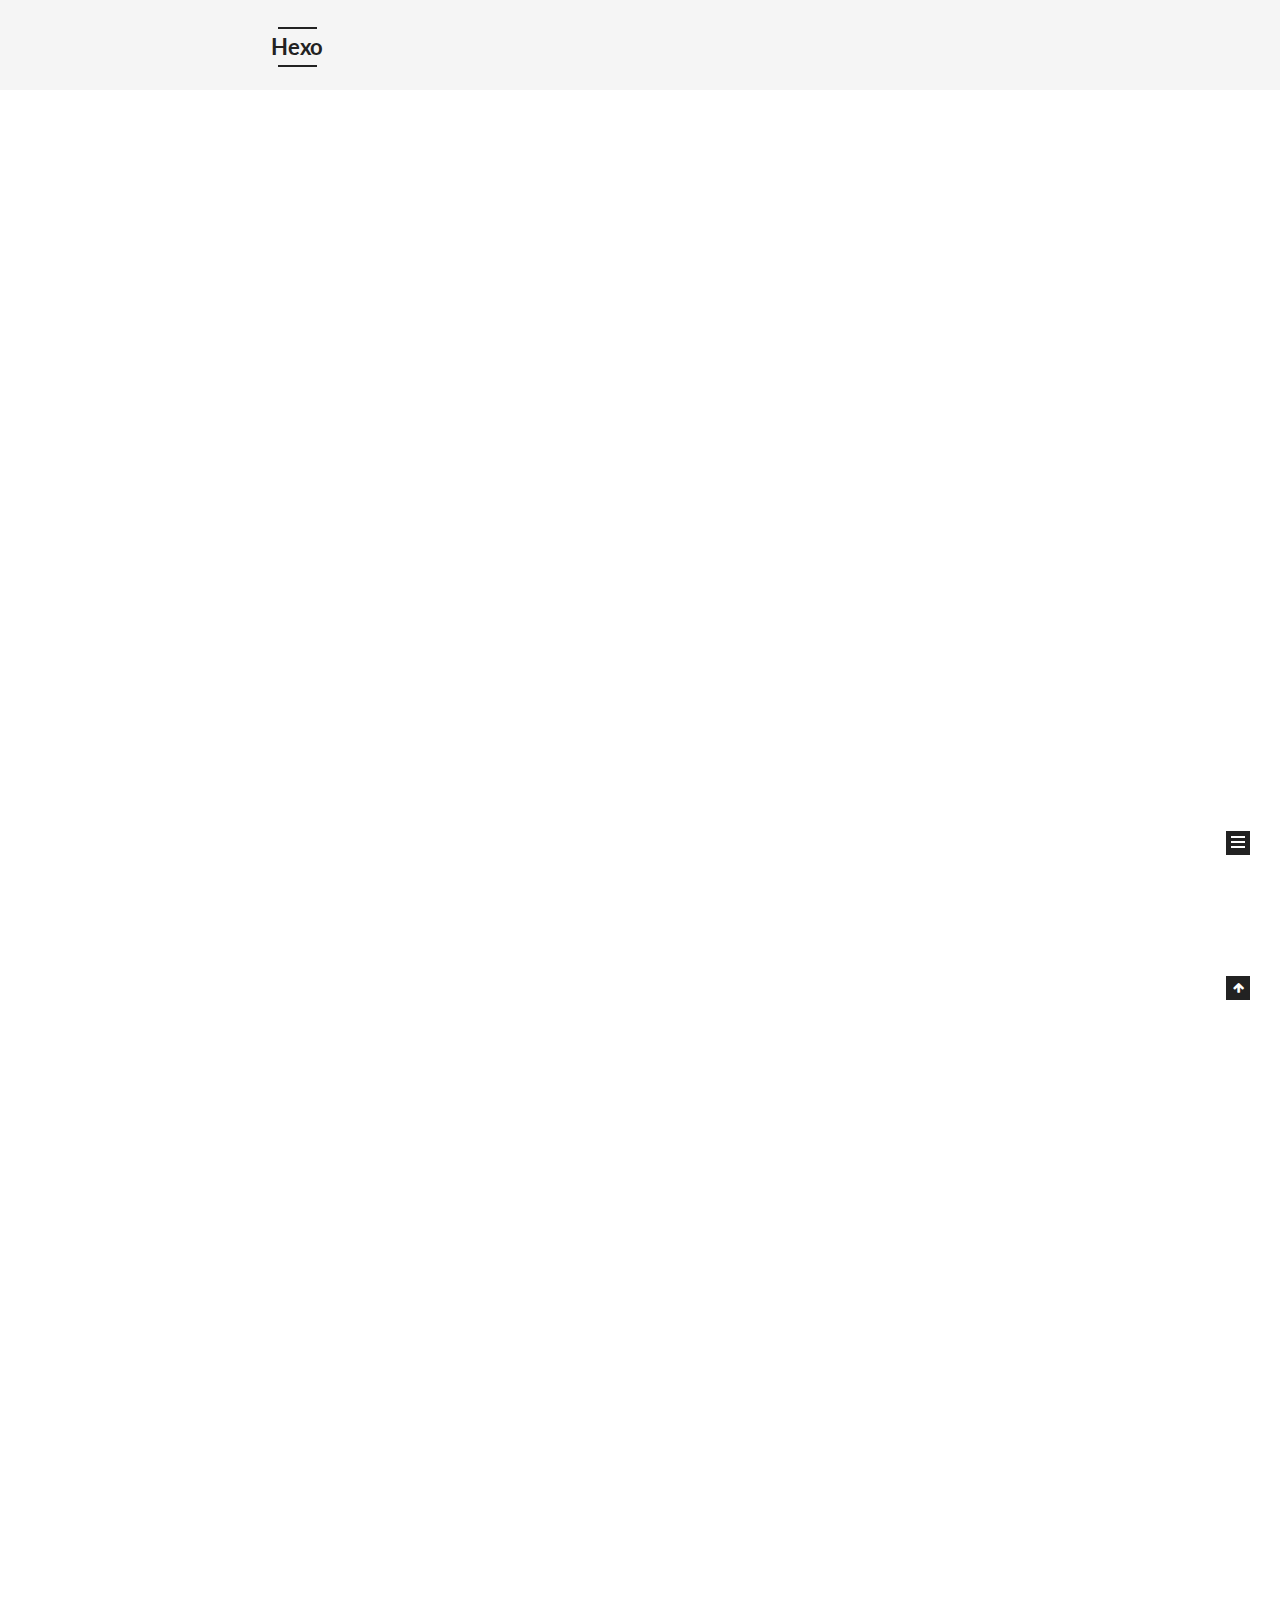
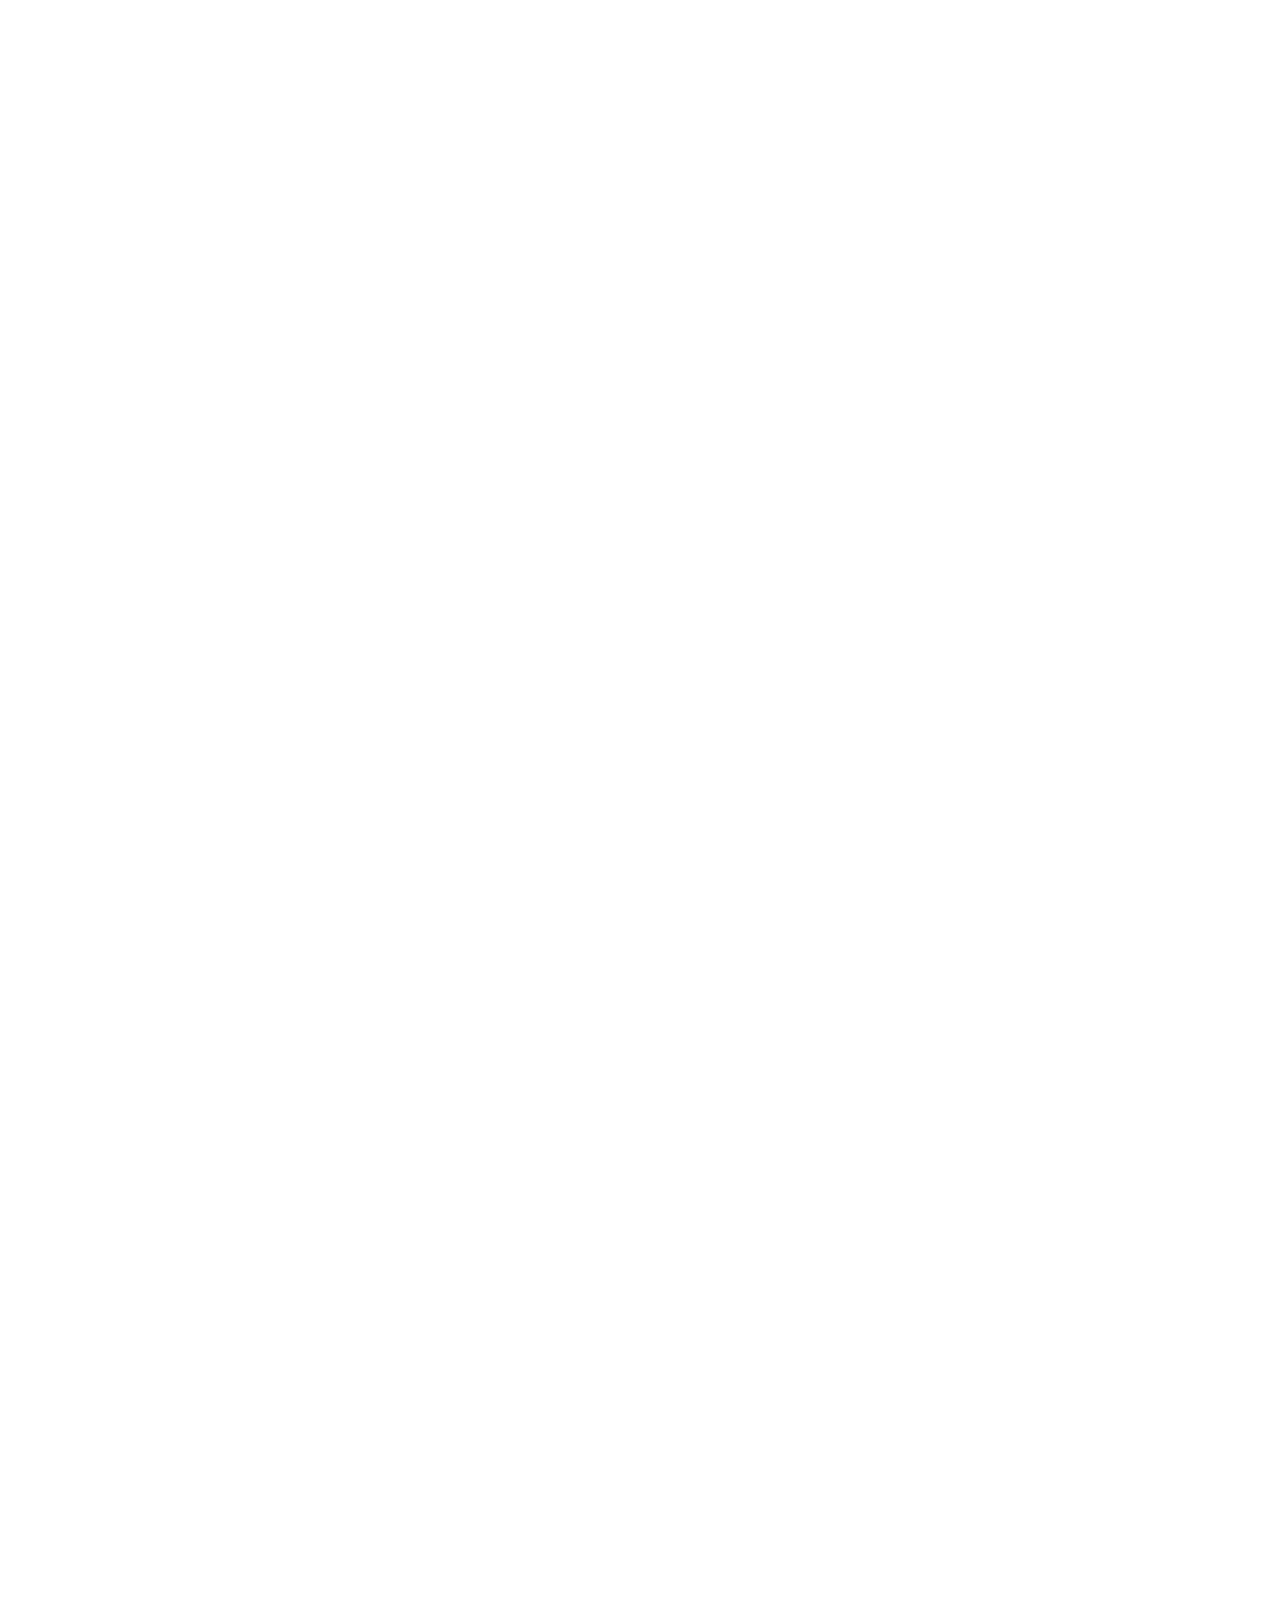
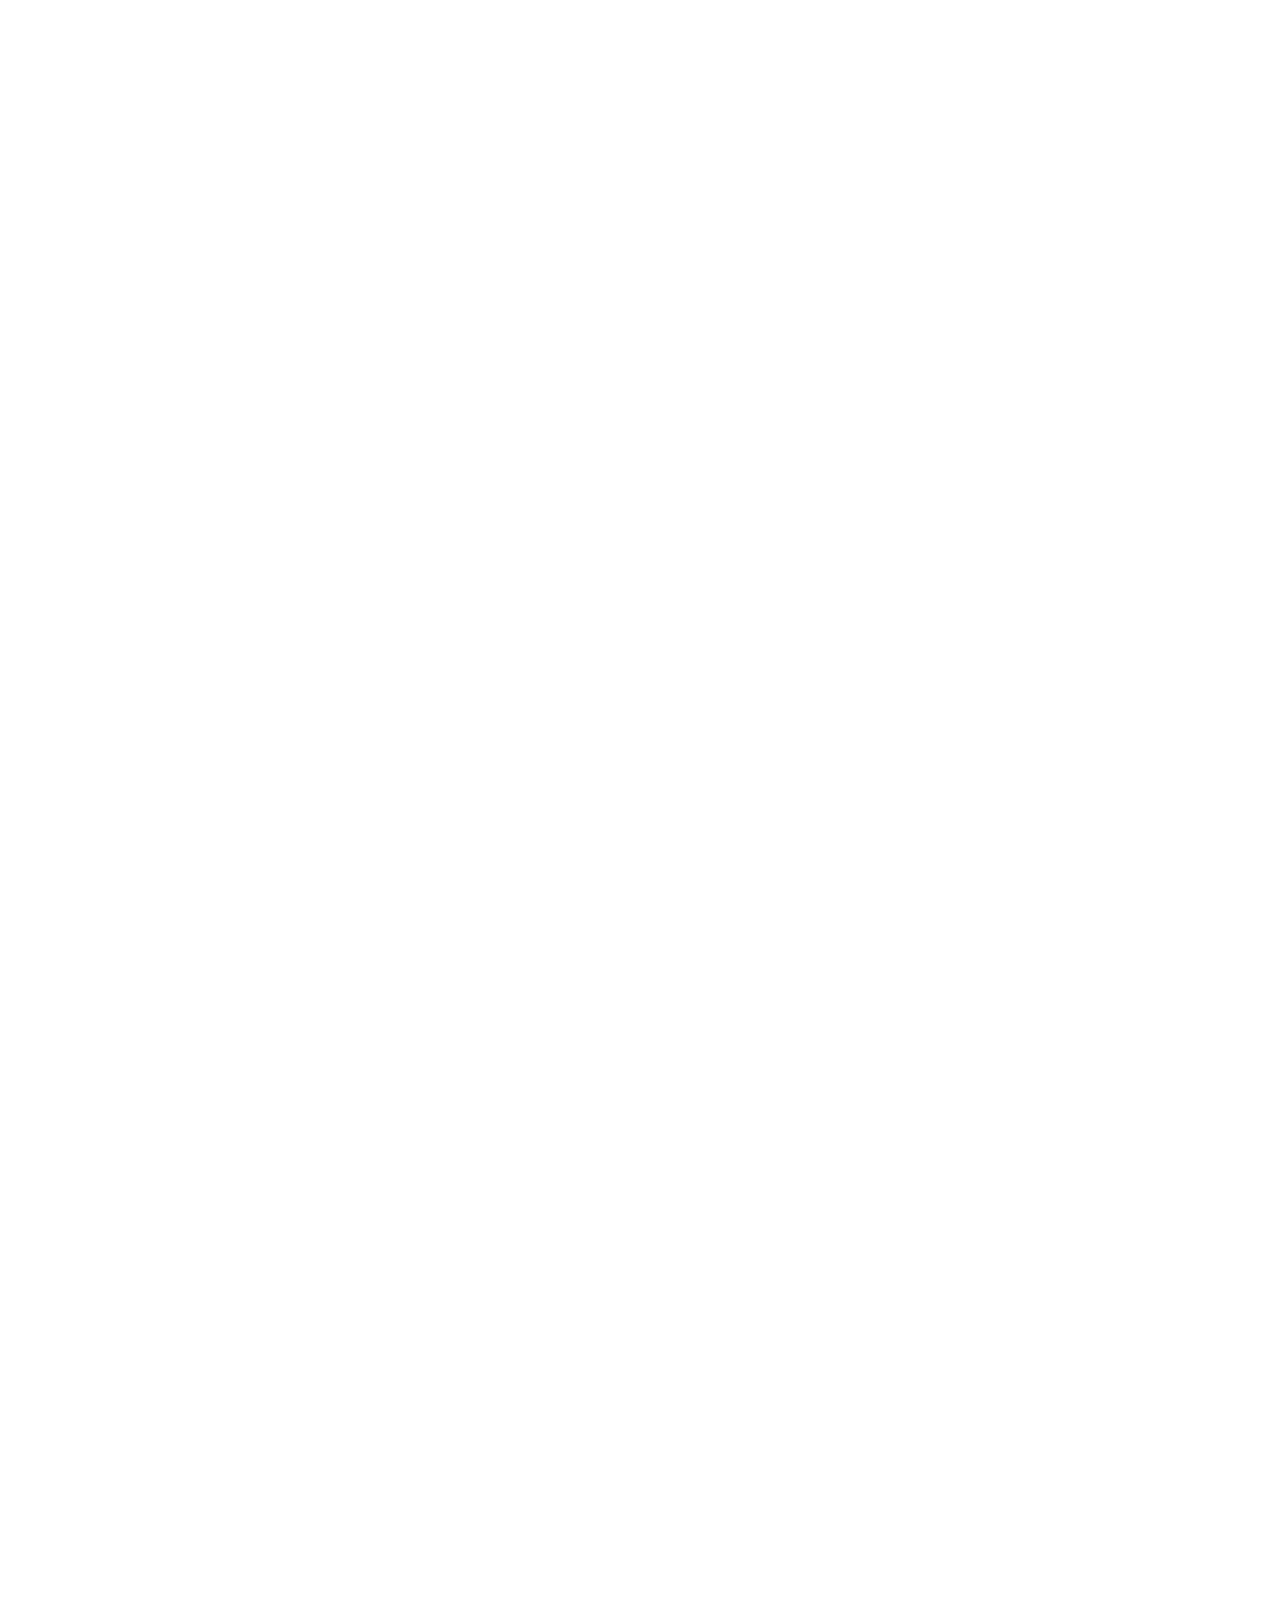
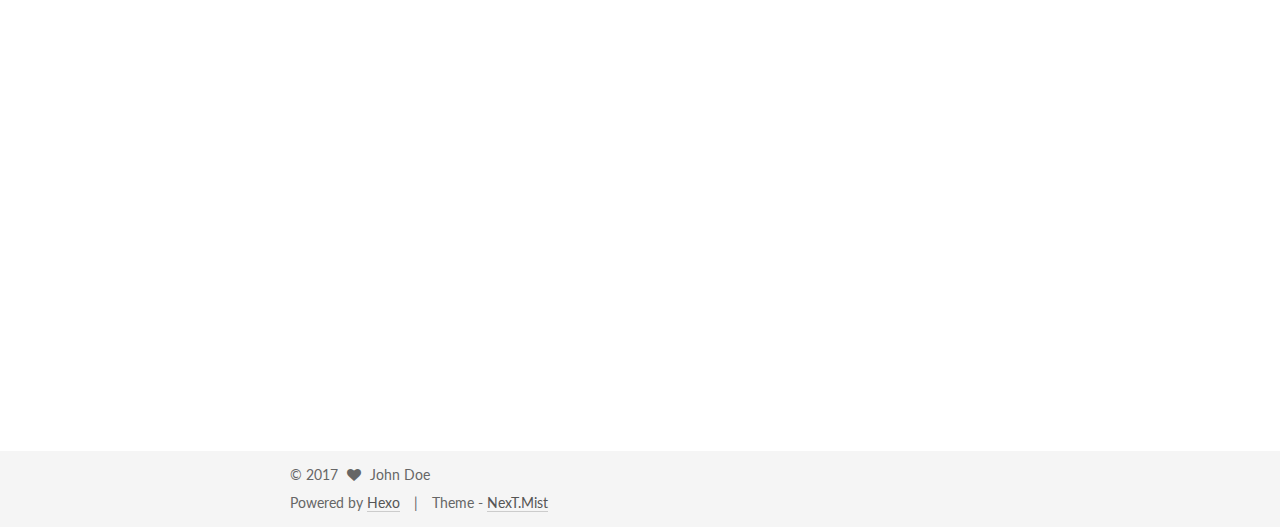
==== commit adfe66f2: "Site updated: 2017-06-02 09:05:53" ====
--- a/index.html
+++ b/index.html
@@ -1,89 +1,328 @@
-<!DOCTYPE html>
-<html>
+<!doctype html>
+
+
+
+  
+
+
+<html class="theme-next mist use-motion" lang="">
 <head>
-  <meta charset="utf-8">
-  
-  <title>Hexo</title>
-  <meta name="viewport" content="width=device-width, initial-scale=1, maximum-scale=1">
-  <meta property="og:type" content="website">
+  <meta charset="UTF-8"/>
+<meta http-equiv="X-UA-Compatible" content="IE=edge" />
+<meta name="viewport" content="width=device-width, initial-scale=1, maximum-scale=1"/>
+
+
+
+
+
+
+
+
+
+<meta http-equiv="Cache-Control" content="no-transform" />
+<meta http-equiv="Cache-Control" content="no-siteapp" />
+
+
+
+
+
+
+
+
+
+
+
+
+
+
+
+  
+  
+  <link href="/lib/fancybox/source/jquery.fancybox.css?v=2.1.5" rel="stylesheet" type="text/css" />
+
+
+
+
+  
+  
+  
+  
+
+  
+    
+    
+  
+
+  
+
+  
+
+  
+
+  
+
+  
+    
+    
+    <link href="//fonts.googleapis.com/css?family=Lato:300,300italic,400,400italic,700,700italic&subset=latin,latin-ext" rel="stylesheet" type="text/css">
+  
+
+
+
+
+
+
+<link href="/lib/font-awesome/css/font-awesome.min.css?v=4.6.2" rel="stylesheet" type="text/css" />
+
+<link href="/css/main.css?v=5.1.1" rel="stylesheet" type="text/css" />
+
+
+  <meta name="keywords" content="Hexo, NexT" />
+
+
+
+
+
+
+
+
+  <link rel="shortcut icon" type="image/x-icon" href="/favicon.ico?v=5.1.1" />
+
+
+
+
+
+
+<meta property="og:type" content="website">
 <meta property="og:title" content="Hexo">
 <meta property="og:url" content="http://yoursite.com/index.html">
 <meta property="og:site_name" content="Hexo">
 <meta name="twitter:card" content="summary">
 <meta name="twitter:title" content="Hexo">
-  
-    <link rel="alternate" href="/atom.xml" title="Hexo" type="application/atom+xml">
-  
-  
-    <link rel="icon" href="/favicon.png">
-  
-  
-    <link href="//fonts.googleapis.com/css?family=Source+Code+Pro" rel="stylesheet" type="text/css">
-  
-  <link rel="stylesheet" href="/css/style.css">
-  
-
+
+
+
+<script type="text/javascript" id="hexo.configurations">
+  var NexT = window.NexT || {};
+  var CONFIG = {
+    root: '/',
+    scheme: 'Mist',
+    sidebar: {"position":"left","display":"post","offset":12,"offset_float":0,"b2t":false,"scrollpercent":false},
+    fancybox: true,
+    motion: true,
+    duoshuo: {
+      userId: '0',
+      author: 'Author'
+    },
+    algolia: {
+      applicationID: '',
+      apiKey: '',
+      indexName: '',
+      hits: {"per_page":10},
+      labels: {"input_placeholder":"Search for Posts","hits_empty":"We didn't find any results for the search: ${query}","hits_stats":"${hits} results found in ${time} ms"}
+    }
+  };
+</script>
+
+
+
+  <link rel="canonical" href="http://yoursite.com/"/>
+
+
+
+
+
+  <title>Hexo</title>
 </head>
 
-<body>
-  <div id="container">
-    <div id="wrap">
-      <header id="header">
-  <div id="banner"></div>
-  <div id="header-outer" class="outer">
-    <div id="header-title" class="inner">
-      <h1 id="logo-wrap">
-        <a href="/" id="logo">Hexo</a>
-      </h1>
-      
-    </div>
-    <div id="header-inner" class="inner">
-      <nav id="main-nav">
-        <a id="main-nav-toggle" class="nav-icon"></a>
-        
-          <a class="main-nav-link" href="/">Home</a>
-        
-          <a class="main-nav-link" href="/archives">Archives</a>
-        
-      </nav>
-      <nav id="sub-nav">
-        
-          <a id="nav-rss-link" class="nav-icon" href="/atom.xml" title="RSS Feed"></a>
-        
-        <a id="nav-search-btn" class="nav-icon" title="Search"></a>
-      </nav>
-      <div id="search-form-wrap">
-        <form action="//google.com/search" method="get" accept-charset="UTF-8" class="search-form"><input type="search" name="q" class="search-form-input" placeholder="Search"><button type="submit" class="search-form-submit">&#xF002;</button><input type="hidden" name="sitesearch" value="http://yoursite.com"></form>
-      </div>
-    </div>
+<body itemscope itemtype="http://schema.org/WebPage" lang="">
+
+  
+
+
+
+
+
+
+
+
+
+
+
+
+
+
+
+  
+  
+    
+  
+
+  <div class="container sidebar-position-left 
+   page-home 
+ ">
+    <div class="headband"></div>
+
+    <header id="header" class="header" itemscope itemtype="http://schema.org/WPHeader">
+      <div class="header-inner"><div class="site-brand-wrapper">
+  <div class="site-meta ">
+    
+
+    <div class="custom-logo-site-title">
+      <a href="/"  class="brand" rel="start">
+        <span class="logo-line-before"><i></i></span>
+        <span class="site-title">Hexo</span>
+        <span class="logo-line-after"><i></i></span>
+      </a>
+    </div>
+      
+        <p class="site-subtitle"></p>
+      
   </div>
-</header>
-      <div class="outer">
-        <section id="main">
-  
-    <article id="post-git使用" class="article article-type-post" itemscope itemprop="blogPost">
-  <div class="article-meta">
-    <a href="/2017/06/01/git使用/" class="article-date">
-  <time datetime="2017-06-01T05:16:33.000Z" itemprop="datePublished">2017-06-01</time>
-</a>
-    
+
+  <div class="site-nav-toggle">
+    <button>
+      <span class="btn-bar"></span>
+      <span class="btn-bar"></span>
+      <span class="btn-bar"></span>
+    </button>
   </div>
-  <div class="article-inner">
-    
-    
-      <header class="article-header">
-        
-  
-    <h1 itemprop="name">
-      <a class="article-title" href="/2017/06/01/git使用/">github搭建博客</a>
-    </h1>
-  
-
+</div>
+
+<nav class="site-nav">
+  
+
+  
+    <ul id="menu" class="menu">
+      
+        
+        <li class="menu-item menu-item-home">
+          <a href="/" rel="section">
+            
+              <i class="menu-item-icon fa fa-fw fa-home"></i> <br />
+            
+            Home
+          </a>
+        </li>
+      
+        
+        <li class="menu-item menu-item-archives">
+          <a href="/archives" rel="section">
+            
+              <i class="menu-item-icon fa fa-fw fa-archive"></i> <br />
+            
+            Archives
+          </a>
+        </li>
+      
+        
+        <li class="menu-item menu-item-tags">
+          <a href="/tags" rel="section">
+            
+              <i class="menu-item-icon fa fa-fw fa-tags"></i> <br />
+            
+            Tags
+          </a>
+        </li>
+      
+
+      
+    </ul>
+  
+
+  
+</nav>
+
+
+
+ </div>
+    </header>
+
+    <main id="main" class="main">
+      <div class="main-inner">
+        <div class="content-wrap">
+          <div id="content" class="content">
+            
+  <section id="posts" class="posts-expand">
+    
+      
+
+  
+
+  
+  
+  
+
+  <article class="post post-type-normal " itemscope itemtype="http://schema.org/Article">
+    <link itemprop="mainEntityOfPage" href="http://yoursite.com/2017/06/01/git使用/">
+
+    <span hidden itemprop="author" itemscope itemtype="http://schema.org/Person">
+      <meta itemprop="name" content="John Doe">
+      <meta itemprop="description" content="">
+      <meta itemprop="image" content="/images/avatar.gif">
+    </span>
+
+    <span hidden itemprop="publisher" itemscope itemtype="http://schema.org/Organization">
+      <meta itemprop="name" content="Hexo">
+    </span>
+
+    
+      <header class="post-header">
+
+        
+        
+          <h1 class="post-title" itemprop="name headline">
+                
+                <a class="post-title-link" href="/2017/06/01/git使用/" itemprop="url">github搭建博客</a></h1>
+        
+
+        <div class="post-meta">
+          <span class="post-time">
+            
+              <span class="post-meta-item-icon">
+                <i class="fa fa-calendar-o"></i>
+              </span>
+              
+                <span class="post-meta-item-text">Posted on</span>
+              
+              <time title="Post created" itemprop="dateCreated datePublished" datetime="2017-06-01T13:16:33+08:00">
+                2017-06-01
+              </time>
+            
+
+            
+
+            
+          </span>
+
+          
+
+          
+            
+          
+
+          
+          
+
+          
+
+          
+
+          
+
+        </div>
       </header>
     
-    <div class="article-entry" itemprop="articleBody">
-      
-        <p>以下操作均来源于网络，本人只整合非原创，提交该记录一为练习，二为对问题做个记录，以方便后续有需求的伙伴，本例操作为mac环境</p>
+
+    <div class="post-body" itemprop="articleBody">
+
+      
+      
+
+      
+        
+          
+            <p>以下操作均来源于网络，本人只整合非原创，提交该记录一为练习，二为对问题做个记录，以方便后续有需求的伙伴，本例操作为mac环境</p>
 <h2 id="准备工作"><a href="#准备工作" class="headerlink" title="准备工作"></a>准备工作</h2><h3 id="本地环境"><a href="#本地环境" class="headerlink" title="本地环境"></a>本地环境</h3><p>Node JS</p>
 <hr>
 <figure class="highlight bash"><table><tr><td class="gutter"><pre><div class="line">1</div></pre></td><td class="code"><pre><div class="line">$ brew install node</div></pre></td></tr></table></figure>
@@ -95,7 +334,7 @@
 <p>输入管理员密码（Mac登录密码）即开始安装 (sudo:linux系统管理指令 -g:全局安装<br>初始化目录<br><figure class="highlight bash"><table><tr><td class="gutter"><pre><div class="line">1</div><div class="line">2</div><div class="line">3</div></pre></td><td class="code"><pre><div class="line">$ hexo init blog   <span class="comment">#blog为建立准备博客的目录</span></div><div class="line">$ npm install      <span class="comment"># 此操作在blog目录下进行</span></div><div class="line">$ hexo s           <span class="comment">#启动hexo服务，根据日志提示打开http://localhost:4000，即可看到页面</span></div></pre></td></tr></table></figure></p>
 <h3 id="关联GitHub"><a href="#关联GitHub" class="headerlink" title="关联GitHub"></a>关联GitHub</h3><p>因本机有公司git的账号，要在github上托管一个blog，故而客户端要配置多个github账号<br><br><br>取消git全局设置<br><figure class="highlight bash"><table><tr><td class="gutter"><pre><div class="line">1</div><div class="line">2</div></pre></td><td class="code"><pre><div class="line">$ git config --global --<span class="built_in">unset</span> user.name</div><div class="line">$ git config --global --<span class="built_in">unset</span> user.email</div></pre></td></tr></table></figure></p>
 <p>SSH配置<br><figure class="highlight bash"><table><tr><td class="gutter"><pre><div class="line">1</div><div class="line">2</div><div class="line">3</div><div class="line">4</div><div class="line">5</div><div class="line">6</div><div class="line">7</div></pre></td><td class="code"><pre><div class="line">$ <span class="built_in">cd</span> ~/.ssh</div><div class="line">$ ssh-keygen -t rsa -C <span class="string">"aaa@gmail.com"</span> <span class="comment">#连续三个回车，生成默认的id_rsa、id_rsa.pub</span></div><div class="line">$ ssh-keygen -t rsa -C <span class="string">"bbb@qq.com"</span> <span class="comment"># 此处会提示输入名称，假定设置为id_rsa_qq,id_rsa_qq.pub</span></div><div class="line">$ ssh-add -D  <span class="comment"># 添加前使用下面命令删除所有的key，如果不是像我这边这么乱就不用执行该语句 </span></div><div class="line">$ ssh-add -K ~/.ssh/id_rsa        <span class="comment"># 使用-K可以将私钥添加到钥匙串，不用每次开机后还要再次输入这条命令了</span></div><div class="line">$ ssh-add -K ~/.ssh/id_rsa_qq</div><div class="line">$ ssh-add -l  <span class="comment">#查看key设置</span></div></pre></td></tr></table></figure></p>
-<p>github添加公钥 id_rsa.pub , id_rsa_two.pub<br>分别登陆one,two的账号，在 Account Settings 的 SSH Keys 里，点 Add SSH Keys ，将公钥(.pub文件)中的内容粘贴到”Key”中，并输入”Title”.</p>
+<p>github添加公钥 id_rsa.pub , id_rsa_qq.pub<br>分别登陆aaa@gmail.com,bbb@qq.com的账号，在 Account Settings 的 SSH Keys 里，点 Add SSH Keys ，将公钥(.pub文件)中的内容粘贴到”Key”中，并输入”Title”.</p>
 <p>修改ssh config文件<br><figure class="highlight bash"><table><tr><td class="gutter"><pre><div class="line">1</div><div class="line">2</div><div class="line">3</div><div class="line">4</div><div class="line">5</div><div class="line">6</div><div class="line">7</div><div class="line">8</div><div class="line">9</div><div class="line">10</div><div class="line">11</div><div class="line">12</div><div class="line">13</div></pre></td><td class="code"><pre><div class="line">$ <span class="built_in">cd</span> ~/.ssh/;touch config;    <span class="comment"># 若~/.ssh/config文件存在，则该执行条件忽略</span></div><div class="line">$ vim ~/.ssh/config</div><div class="line"><span class="comment"># default</span></div><div class="line">Host gmail</div><div class="line">HostName github.com</div><div class="line">User git</div><div class="line">IdentityFile ~/.ssh/id_rsa</div><div class="line"></div><div class="line"><span class="comment"># two</span></div><div class="line">Host qq  <span class="comment"># 前缀名可以任意设置</span></div><div class="line">HostName github.com</div><div class="line">User git</div><div class="line">IdentityFile ~/.ssh/id_rsa_qq</div></pre></td></tr></table></figure></p>
 <p>配置测试<br><figure class="highlight bash"><table><tr><td class="gutter"><pre><div class="line">1</div><div class="line">2</div><div class="line">3</div><div class="line">4</div></pre></td><td class="code"><pre><div class="line">$ ssh -T git@gmail        <span class="comment"># 测试gmail ssh连接</span></div><div class="line"><span class="comment">#Hi ***! You've successfully authenticated, but GitHub does not provide shell access.</span></div><div class="line">$ ssh -T git@qq    <span class="comment"># 测试qq ssh连接</span></div><div class="line"><span class="comment">#Hi ***! You've successfully authenticated, but GitHub does not provide shell access.</span></div></pre></td></tr></table></figure></p>
 <p>关联设置本地仓库<br><figure class="highlight bash"><table><tr><td class="gutter"><pre><div class="line">1</div><div class="line">2</div><div class="line">3</div><div class="line">4</div><div class="line">5</div><div class="line">6</div><div class="line">7</div></pre></td><td class="code"><pre><div class="line"><span class="comment"># 用 git init 或者 git clone 创建本地项目,分别在不通的git项目目录下，使用下面的命令设置账号关联</span></div><div class="line">$ git config user.name <span class="string">"__name__"</span>            <span class="comment"># __name__ 例如 aaaa</span></div><div class="line">$ git config user.email <span class="string">"__email__"</span>          <span class="comment"># __email__ 例如 aaaa@gmail.com</span></div><div class="line">$ git config --list   <span class="comment">#查看git配置</span></div><div class="line"><span class="comment"># 修改需要修改的git目录的配置</span></div><div class="line">$ git remote rm origin;</div><div class="line">$ git remote add origin git@gmail:xxxx/xxxx.github.com.git</div></pre></td></tr></table></figure></p>
@@ -110,44 +349,117 @@
 <p>成功后，再顺序执行 hexo generate、hexo deploy<br>访问 <a href="http://gitwhdxhw.github.io" target="_blank" rel="external">http://gitwhdxhw.github.io</a> 即看到首页</p>
 <p>以上即为搭建过程，后续新增博客的操作为：<br><figure class="highlight bash"><table><tr><td class="gutter"><pre><div class="line">1</div><div class="line">2</div></pre></td><td class="code"><pre><div class="line">$ hexo new <span class="string">"xxxx"</span>   <span class="comment"># 新增一个名为xxxx.md的文件到/blog/source/_posts下</span></div><div class="line">$ hexo generate;hexo deploy;  <span class="comment"># 成功后即可在http://gitwhdxhw.github.io看到该博文</span></div></pre></td></tr></table></figure></p>
 
-      
-    </div>
-    <footer class="article-footer">
-      <a data-url="http://yoursite.com/2017/06/01/git使用/" data-id="cj3e3j1f70000v7vl0emydo91" class="article-share-link">Share</a>
-      
-      
-  <ul class="article-tag-list"><li class="article-tag-list-item"><a class="article-tag-list-link" href="/tags/git客户端多账户配置/">git客户端多账户配置</a></li><li class="article-tag-list-item"><a class="article-tag-list-link" href="/tags/hexo/">hexo</a></li></ul>
-
+          
+        
+      
+    </div>
+
+    <div>
+      
+    </div>
+
+    <div>
+      
+    </div>
+
+    <div>
+      
+    </div>
+
+    <footer class="post-footer">
+      
+
+      
+
+      
+
+      
+      
+        <div class="post-eof"></div>
+      
     </footer>
-  </div>
-  
-</article>
-
-
-  
-    <article id="post-hello-world" class="article article-type-post" itemscope itemprop="blogPost">
-  <div class="article-meta">
-    <a href="/2017/06/01/hello-world/" class="article-date">
-  <time datetime="2017-06-01T02:51:07.000Z" itemprop="datePublished">2017-06-01</time>
-</a>
-    
-  </div>
-  <div class="article-inner">
-    
-    
-      <header class="article-header">
-        
-  
-    <h1 itemprop="name">
-      <a class="article-title" href="/2017/06/01/hello-world/">Hello World</a>
-    </h1>
-  
-
+  </article>
+
+
+    
+      
+
+  
+
+  
+  
+  
+
+  <article class="post post-type-normal " itemscope itemtype="http://schema.org/Article">
+    <link itemprop="mainEntityOfPage" href="http://yoursite.com/2017/06/01/hello-world/">
+
+    <span hidden itemprop="author" itemscope itemtype="http://schema.org/Person">
+      <meta itemprop="name" content="John Doe">
+      <meta itemprop="description" content="">
+      <meta itemprop="image" content="/images/avatar.gif">
+    </span>
+
+    <span hidden itemprop="publisher" itemscope itemtype="http://schema.org/Organization">
+      <meta itemprop="name" content="Hexo">
+    </span>
+
+    
+      <header class="post-header">
+
+        
+        
+          <h1 class="post-title" itemprop="name headline">
+                
+                <a class="post-title-link" href="/2017/06/01/hello-world/" itemprop="url">Hello World</a></h1>
+        
+
+        <div class="post-meta">
+          <span class="post-time">
+            
+              <span class="post-meta-item-icon">
+                <i class="fa fa-calendar-o"></i>
+              </span>
+              
+                <span class="post-meta-item-text">Posted on</span>
+              
+              <time title="Post created" itemprop="dateCreated datePublished" datetime="2017-06-01T10:51:07+08:00">
+                2017-06-01
+              </time>
+            
+
+            
+
+            
+          </span>
+
+          
+
+          
+            
+          
+
+          
+          
+
+          
+
+          
+
+          
+
+        </div>
       </header>
     
-    <div class="article-entry" itemprop="articleBody">
-      
-        <p>Welcome to <a href="https://hexo.io/" target="_blank" rel="external">Hexo</a>! This is your very first post. Check <a href="https://hexo.io/docs/" target="_blank" rel="external">documentation</a> for more info. If you get any problems when using Hexo, you can find the answer in <a href="https://hexo.io/docs/troubleshooting.html" target="_blank" rel="external">troubleshooting</a> or you can ask me on <a href="https://github.com/hexojs/hexo/issues" target="_blank" rel="external">GitHub</a>.</p>
+
+    <div class="post-body" itemprop="articleBody">
+
+      
+      
+
+      
+        
+          
+            <p>Welcome to <a href="https://hexo.io/" target="_blank" rel="external">Hexo</a>! This is your very first post. Check <a href="https://hexo.io/docs/" target="_blank" rel="external">documentation</a> for more info. If you get any problems when using Hexo, you can find the answer in <a href="https://hexo.io/docs/troubleshooting.html" target="_blank" rel="external">troubleshooting</a> or you can ask me on <a href="https://github.com/hexojs/hexo/issues" target="_blank" rel="external">GitHub</a>.</p>
 <h2 id="Quick-Start"><a href="#Quick-Start" class="headerlink" title="Quick Start"></a>Quick Start</h2><h3 id="Create-a-new-post"><a href="#Create-a-new-post" class="headerlink" title="Create a new post"></a>Create a new post</h3><figure class="highlight bash"><table><tr><td class="gutter"><pre><div class="line">1</div></pre></td><td class="code"><pre><div class="line">$ hexo new <span class="string">"My New Post"</span></div></pre></td></tr></table></figure>
 <p>More info: <a href="https://hexo.io/docs/writing.html" target="_blank" rel="external">Writing</a></p>
 <h3 id="Run-server"><a href="#Run-server" class="headerlink" title="Run server"></a>Run server</h3><figure class="highlight bash"><table><tr><td class="gutter"><pre><div class="line">1</div></pre></td><td class="code"><pre><div class="line">$ hexo server</div></pre></td></tr></table></figure>
@@ -157,106 +469,297 @@
 <h3 id="Deploy-to-remote-sites"><a href="#Deploy-to-remote-sites" class="headerlink" title="Deploy to remote sites"></a>Deploy to remote sites</h3><figure class="highlight bash"><table><tr><td class="gutter"><pre><div class="line">1</div></pre></td><td class="code"><pre><div class="line">$ hexo deploy</div></pre></td></tr></table></figure>
 <p>More info: <a href="https://hexo.io/docs/deployment.html" target="_blank" rel="external">Deployment</a></p>
 
-      
-    </div>
-    <footer class="article-footer">
-      <a data-url="http://yoursite.com/2017/06/01/hello-world/" data-id="cj3e3j1fc0001v7vl15ins8bk" class="article-share-link">Share</a>
-      
+          
+        
+      
+    </div>
+
+    <div>
+      
+    </div>
+
+    <div>
+      
+    </div>
+
+    <div>
+      
+    </div>
+
+    <footer class="post-footer">
+      
+
+      
+
+      
+
+      
+      
+        <div class="post-eof"></div>
       
     </footer>
+  </article>
+
+
+    
+  </section>
+
+  
+
+
+          </div>
+          
+
+
+          
+
+        </div>
+        
+          
+  
+  <div class="sidebar-toggle">
+    <div class="sidebar-toggle-line-wrap">
+      <span class="sidebar-toggle-line sidebar-toggle-line-first"></span>
+      <span class="sidebar-toggle-line sidebar-toggle-line-middle"></span>
+      <span class="sidebar-toggle-line sidebar-toggle-line-last"></span>
+    </div>
   </div>
-  
-</article>
-
-
-  
-
-</section>
-        
-          <aside id="sidebar">
-  
-    
-
-  
-    
-  <div class="widget-wrap">
-    <h3 class="widget-title">Tags</h3>
-    <div class="widget">
-      <ul class="tag-list"><li class="tag-list-item"><a class="tag-list-link" href="/tags/git客户端多账户配置/">git客户端多账户配置</a></li><li class="tag-list-item"><a class="tag-list-link" href="/tags/hexo/">hexo</a></li></ul>
-    </div>
+
+  <aside id="sidebar" class="sidebar">
+    <div class="sidebar-inner">
+
+      
+
+      
+
+      <section class="site-overview sidebar-panel sidebar-panel-active">
+        <div class="site-author motion-element" itemprop="author" itemscope itemtype="http://schema.org/Person">
+          <img class="site-author-image" itemprop="image"
+               src="/images/avatar.gif"
+               alt="John Doe" />
+          <p class="site-author-name" itemprop="name">John Doe</p>
+           
+              <p class="site-description motion-element" itemprop="description"></p>
+          
+        </div>
+        <nav class="site-state motion-element">
+
+          
+            <div class="site-state-item site-state-posts">
+              <a href="/archives">
+                <span class="site-state-item-count">2</span>
+                <span class="site-state-item-name">posts</span>
+              </a>
+            </div>
+          
+
+          
+
+          
+            
+            
+            <div class="site-state-item site-state-tags">
+              
+                <span class="site-state-item-count">2</span>
+                <span class="site-state-item-name">tags</span>
+              
+            </div>
+          
+
+        </nav>
+
+        
+
+        <div class="links-of-author motion-element">
+          
+        </div>
+
+        
+        
+
+        
+        
+
+        
+
+
+      </section>
+
+      
+
+      
+
+    </div>
+  </aside>
+
+
+        
+      </div>
+    </main>
+
+    <footer id="footer" class="footer">
+      <div class="footer-inner">
+        <div class="copyright" >
+  
+  &copy; 
+  <span itemprop="copyrightYear">2017</span>
+  <span class="with-love">
+    <i class="fa fa-heart"></i>
+  </span>
+  <span class="author" itemprop="copyrightHolder">John Doe</span>
+</div>
+
+
+<div class="powered-by">
+  Powered by <a class="theme-link" href="https://hexo.io">Hexo</a>
+</div>
+
+<div class="theme-info">
+  Theme -
+  <a class="theme-link" href="https://github.com/iissnan/hexo-theme-next">
+    NexT.Mist
+  </a>
+</div>
+
+
+        
+
+        
+      </div>
+    </footer>
+
+    
+      <div class="back-to-top">
+        <i class="fa fa-arrow-up"></i>
+        
+      </div>
+    
+
   </div>
 
-
-  
-    
-  <div class="widget-wrap">
-    <h3 class="widget-title">Tag Cloud</h3>
-    <div class="widget tagcloud">
-      <a href="/tags/git客户端多账户配置/" style="font-size: 10px;">git客户端多账户配置</a> <a href="/tags/hexo/" style="font-size: 10px;">hexo</a>
-    </div>
-  </div>
-
-  
-    
-  <div class="widget-wrap">
-    <h3 class="widget-title">Archives</h3>
-    <div class="widget">
-      <ul class="archive-list"><li class="archive-list-item"><a class="archive-list-link" href="/archives/2017/06/">June 2017</a></li></ul>
-    </div>
-  </div>
-
-
-  
-    
-  <div class="widget-wrap">
-    <h3 class="widget-title">Recent Posts</h3>
-    <div class="widget">
-      <ul>
-        
-          <li>
-            <a href="/2017/06/01/git使用/">github搭建博客</a>
-          </li>
-        
-          <li>
-            <a href="/2017/06/01/hello-world/">Hello World</a>
-          </li>
-        
-      </ul>
-    </div>
-  </div>
-
-  
-</aside>
-        
-      </div>
-      <footer id="footer">
-  
-  <div class="outer">
-    <div id="footer-info" class="inner">
-      &copy; 2017 John Doe<br>
-      Powered by <a href="http://hexo.io/" target="_blank">Hexo</a>
-    </div>
-  </div>
-</footer>
-    </div>
-    <nav id="mobile-nav">
-  
-    <a href="/" class="mobile-nav-link">Home</a>
-  
-    <a href="/archives" class="mobile-nav-link">Archives</a>
-  
-</nav>
-    
-
-<script src="//ajax.googleapis.com/ajax/libs/jquery/2.0.3/jquery.min.js"></script>
-
-
-  <link rel="stylesheet" href="/fancybox/jquery.fancybox.css">
-  <script src="/fancybox/jquery.fancybox.pack.js"></script>
-
-
-<script src="/js/script.js"></script>
-
-  </div>
+  
+
+<script type="text/javascript">
+  if (Object.prototype.toString.call(window.Promise) !== '[object Function]') {
+    window.Promise = null;
+  }
+</script>
+
+
+
+
+
+
+
+
+
+  
+
+
+
+
+
+
+
+
+
+
+
+
+  
+  <script type="text/javascript" src="/lib/jquery/index.js?v=2.1.3"></script>
+
+  
+  <script type="text/javascript" src="/lib/fastclick/lib/fastclick.min.js?v=1.0.6"></script>
+
+  
+  <script type="text/javascript" src="/lib/jquery_lazyload/jquery.lazyload.js?v=1.9.7"></script>
+
+  
+  <script type="text/javascript" src="/lib/velocity/velocity.min.js?v=1.2.1"></script>
+
+  
+  <script type="text/javascript" src="/lib/velocity/velocity.ui.min.js?v=1.2.1"></script>
+
+  
+  <script type="text/javascript" src="/lib/fancybox/source/jquery.fancybox.pack.js?v=2.1.5"></script>
+
+
+  
+
+
+  <script type="text/javascript" src="/js/src/utils.js?v=5.1.1"></script>
+
+  <script type="text/javascript" src="/js/src/motion.js?v=5.1.1"></script>
+
+
+
+  
+  
+
+  
+    <script type="text/javascript" src="/js/src/scrollspy.js?v=5.1.1"></script>
+<script type="text/javascript" src="/js/src/post-details.js?v=5.1.1"></script>
+
+  
+
+  
+
+
+  <script type="text/javascript" src="/js/src/bootstrap.js?v=5.1.1"></script>
+
+
+
+  
+
+
+  
+
+
+
+
+	
+
+
+
+
+
+  
+
+
+
+
+
+  
+
+
+
+
+
+  
+
+
+
+
+
+
+  
+
+
+
+
+
+  
+
+  
+
+  
+
+  
+
+  
+
+  
+
 </body>
-</html>+</html>
--- a/css/main.css
+++ b/css/main.css
@@ -0,0 +1,2769 @@
+/* normalize.css v3.0.2 | MIT License | git.io/normalize */
+html {
+  font-family: sans-serif; /* 1 */
+  -ms-text-size-adjust: 100%; /* 2 */
+  -webkit-text-size-adjust: 100%; /* 2 */
+}
+body {
+  margin: 0;
+}
+article,
+aside,
+details,
+figcaption,
+figure,
+footer,
+header,
+hgroup,
+main,
+menu,
+nav,
+section,
+summary {
+  display: block;
+}
+audio,
+canvas,
+progress,
+video {
+  display: inline-block; /* 1 */
+  vertical-align: baseline; /* 2 */
+}
+audio:not([controls]) {
+  display: none;
+  height: 0;
+}
+[hidden],
+template {
+  display: none;
+}
+a {
+  background-color: transparent;
+}
+a:active,
+a:hover {
+  outline: 0;
+}
+abbr[title] {
+  border-bottom: 1px dotted;
+}
+b,
+strong {
+  font-weight: bold;
+}
+dfn {
+  font-style: italic;
+}
+h1 {
+  font-size: 2em;
+  margin: 0.67em 0;
+}
+mark {
+  background: #ff0;
+  color: #000;
+}
+small {
+  font-size: 80%;
+}
+sub,
+sup {
+  font-size: 75%;
+  line-height: 0;
+  position: relative;
+  vertical-align: baseline;
+}
+sup {
+  top: -0.5em;
+}
+sub {
+  bottom: -0.25em;
+}
+img {
+  border: 0;
+}
+svg:not(:root) {
+  overflow: hidden;
+}
+figure {
+  margin: 1em 40px;
+}
+hr {
+  -moz-box-sizing: content-box;
+  box-sizing: content-box;
+  height: 0;
+}
+pre {
+  overflow: auto;
+}
+code,
+kbd,
+pre,
+samp {
+  font-family: monospace, monospace;
+  font-size: 1em;
+}
+button,
+input,
+optgroup,
+select,
+textarea {
+  color: inherit; /* 1 */
+  font: inherit; /* 2 */
+  margin: 0; /* 3 */
+}
+button {
+  overflow: visible;
+}
+button,
+select {
+  text-transform: none;
+}
+button,
+html input[type="button"],
+input[type="reset"],
+input[type="submit"] {
+  -webkit-appearance: button; /* 2 */
+  cursor: pointer; /* 3 */
+}
+button[disabled],
+html input[disabled] {
+  cursor: default;
+}
+button::-moz-focus-inner,
+input::-moz-focus-inner {
+  border: 0;
+  padding: 0;
+}
+input {
+  line-height: normal;
+}
+input[type="checkbox"],
+input[type="radio"] {
+  box-sizing: border-box; /* 1 */
+  padding: 0; /* 2 */
+}
+input[type="number"]::-webkit-inner-spin-button,
+input[type="number"]::-webkit-outer-spin-button {
+  height: auto;
+}
+input[type="search"] {
+  -webkit-appearance: textfield; /* 1 */
+  -moz-box-sizing: content-box;
+  -webkit-box-sizing: content-box; /* 2 */
+  box-sizing: content-box;
+}
+input[type="search"]::-webkit-search-cancel-button,
+input[type="search"]::-webkit-search-decoration {
+  -webkit-appearance: none;
+}
+fieldset {
+  border: 1px solid #c0c0c0;
+  margin: 0 2px;
+  padding: 0.35em 0.625em 0.75em;
+}
+legend {
+  border: 0; /* 1 */
+  padding: 0; /* 2 */
+}
+textarea {
+  overflow: auto;
+}
+optgroup {
+  font-weight: bold;
+}
+table {
+  border-collapse: collapse;
+  border-spacing: 0;
+}
+td,
+th {
+  padding: 0;
+}
+::selection {
+  background: #262a30;
+  color: #fff;
+}
+body {
+  position: relative;
+  font-family: 'Lato', "PingFang SC", "Microsoft YaHei", sans-serif;
+  font-size: 14px;
+  line-height: 2;
+  color: #555;
+  background: #fff;
+}
+@media (max-width: 767px) {
+  body {
+    padding-right: 0 !important;
+  }
+}
+@media (min-width: 768px) and (max-width: 991px) {
+  body {
+    padding-right: 0 !important;
+  }
+}
+@media (min-width: 1600px) {
+  body {
+    font-size: 16px;
+  }
+}
+h1,
+h2,
+h3,
+h4,
+h5,
+h6 {
+  margin: 0;
+  padding: 0;
+  font-weight: bold;
+  line-height: 1.5;
+  font-family: 'Lato', "PingFang SC", "Microsoft YaHei", sans-serif;
+}
+h2,
+h3,
+h4,
+h5,
+h6 {
+  margin: 20px 0 15px;
+}
+h1 {
+  font-size: 24px;
+}
+@media (max-width: 767px) {
+  h1 {
+    font-size: 20px;
+  }
+}
+h2 {
+  font-size: 22px;
+}
+@media (max-width: 767px) {
+  h2 {
+    font-size: 18px;
+  }
+}
+h3 {
+  font-size: 20px;
+}
+@media (max-width: 767px) {
+  h3 {
+    font-size: 16px;
+  }
+}
+h4 {
+  font-size: 18px;
+}
+@media (max-width: 767px) {
+  h4 {
+    font-size: 14px;
+  }
+}
+h5 {
+  font-size: 16px;
+}
+@media (max-width: 767px) {
+  h5 {
+    font-size: 12px;
+  }
+}
+h6 {
+  font-size: 14px;
+}
+@media (max-width: 767px) {
+  h6 {
+    font-size: 10px;
+  }
+}
+p {
+  margin: 0 0 25px 0;
+}
+a {
+  color: #555;
+  text-decoration: none;
+  border-bottom: 1px solid #999;
+  word-wrap: break-word;
+}
+a:hover {
+  color: #222;
+  border-bottom-color: #222;
+}
+blockquote {
+  margin: 0;
+  padding: 0;
+}
+img {
+  display: block;
+  margin: auto;
+  max-width: 100%;
+  height: auto;
+}
+hr {
+  margin: 40px 0;
+  height: 3px;
+  border: none;
+  background-color: #ddd;
+  background-image: repeating-linear-gradient(-45deg, #fff, #fff 4px, transparent 4px, transparent 8px);
+}
+blockquote {
+  padding: 0 15px;
+  color: #666;
+  border-left: 4px solid #ddd;
+}
+blockquote cite::before {
+  content: "-";
+  padding: 0 5px;
+}
+dt {
+  font-weight: 700;
+}
+dd {
+  margin: 0;
+  padding: 0;
+}
+.text-left {
+  text-align: left;
+}
+.text-center {
+  text-align: center;
+}
+.text-right {
+  text-align: right;
+}
+.text-justify {
+  text-align: justify;
+}
+.text-nowrap {
+  white-space: nowrap;
+}
+.text-lowercase {
+  text-transform: lowercase;
+}
+.text-uppercase {
+  text-transform: uppercase;
+}
+.text-capitalize {
+  text-transform: capitalize;
+}
+.center-block {
+  display: block;
+  margin-left: auto;
+  margin-right: auto;
+}
+.clearfix:before,
+.clearfix:after {
+  content: " ";
+  display: table;
+}
+.clearfix:after {
+  clear: both;
+}
+.pullquote {
+  width: 45%;
+}
+.pullquote.left {
+  float: left;
+  margin-left: 5px;
+  margin-right: 10px;
+}
+.pullquote.right {
+  float: right;
+  margin-left: 10px;
+  margin-right: 5px;
+}
+.affix.affix.affix {
+  position: fixed;
+}
+.translation {
+  margin-top: -20px;
+  font-size: 14px;
+  color: #999;
+}
+.scrollbar-measure {
+  width: 100px;
+  height: 100px;
+  overflow: scroll;
+  position: absolute;
+  top: -9999px;
+}
+.use-motion .motion-element {
+  opacity: 0;
+}
+table {
+  margin: 20px 0;
+  width: 100%;
+  border-collapse: collapse;
+  border-spacing: 0;
+  border: 1px solid #ddd;
+  font-size: 14px;
+  table-layout: fixed;
+  word-wrap: break-all;
+}
+table>tbody>tr:nth-of-type(odd) {
+  background-color: #f9f9f9;
+}
+table>tbody>tr:hover {
+  background-color: #f5f5f5;
+}
+caption,
+th,
+td {
+  padding: 8px;
+  text-align: left;
+  vertical-align: middle;
+  font-weight: normal;
+}
+th,
+td {
+  border-bottom: 3px solid #ddd;
+  border-right: 1px solid #eee;
+}
+th {
+  padding-bottom: 10px;
+  font-weight: 700;
+}
+td {
+  border-bottom-width: 1px;
+}
+html,
+body {
+  height: 100%;
+}
+.container {
+  position: relative;
+  min-height: 100%;
+}
+.header-inner {
+  margin: 0 auto;
+  padding: 100px 0 70px;
+  width: 700px;
+}
+@media (min-width: 1600px) {
+  .container .header-inner {
+    width: 900px;
+  }
+}
+.main {
+  padding-bottom: 150px;
+}
+.main-inner {
+  margin: 0 auto;
+  width: 700px;
+}
+@media (min-width: 1600px) {
+  .container .main-inner {
+    width: 900px;
+  }
+}
+.footer {
+  position: absolute;
+  left: 0;
+  bottom: 0;
+  width: 100%;
+  min-height: 50px;
+}
+.footer-inner {
+  box-sizing: border-box;
+  margin: 20px auto;
+  width: 700px;
+}
+@media (min-width: 1600px) {
+  .container .footer-inner {
+    width: 900px;
+  }
+}
+pre,
+.highlight {
+  overflow: auto;
+  margin: 20px 0;
+  padding: 0;
+  font-size: 13px;
+  color: #4d4d4c;
+  background: #f7f7f7;
+  line-height: 1.6;
+}
+pre,
+code {
+  font-family: consolas, Menlo, "PingFang SC", "Microsoft YaHei", monospace;
+}
+code {
+  padding: 2px 4px;
+  word-wrap: break-word;
+  color: #555;
+  background: #eee;
+  border-radius: 3px;
+  font-size: 13px;
+}
+pre code {
+  padding: 0;
+  color: #4d4d4c;
+  background: none;
+  text-shadow: none;
+}
+.highlight {
+  border-radius: 1px;
+}
+.highlight pre {
+  border: none;
+  margin: 0;
+  padding: 10px 0;
+}
+.highlight table {
+  margin: 0;
+  width: auto;
+  border: none;
+}
+.highlight td {
+  border: none;
+  padding: 0;
+}
+.highlight figcaption {
+  font-size: 1em;
+  color: #4d4d4c;
+  line-height: 1em;
+  margin-bottom: 1em;
+}
+.highlight figcaption:before,
+.highlight figcaption:after {
+  content: " ";
+  display: table;
+}
+.highlight figcaption:after {
+  clear: both;
+}
+.highlight figcaption a {
+  float: right;
+  color: #4d4d4c;
+}
+.highlight figcaption a:hover {
+  border-bottom-color: #4d4d4c;
+}
+.highlight .gutter pre {
+  padding-left: 10px;
+  padding-right: 10px;
+  color: #869194;
+  text-align: right;
+  background-color: #eff2f3;
+}
+.highlight .code pre {
+  width: 100%;
+  padding-left: 10px;
+  padding-right: 10px;
+  background-color: #f7f7f7;
+}
+.highlight .line {
+  height: 20px;
+}
+.gutter {
+  -webkit-user-select: none;
+  -moz-user-select: none;
+  -ms-user-select: none;
+  user-select: none;
+}
+.gist table {
+  width: auto;
+}
+.gist table td {
+  border: none;
+}
+pre .deletion {
+  background: #fdd;
+}
+pre .addition {
+  background: #dfd;
+}
+pre .meta {
+  color: #8959a8;
+}
+pre .comment {
+  color: #8e908c;
+}
+pre .variable,
+pre .attribute,
+pre .tag,
+pre .regexp,
+pre .ruby .constant,
+pre .xml .tag .title,
+pre .xml .pi,
+pre .xml .doctype,
+pre .html .doctype,
+pre .css .id,
+pre .css .class,
+pre .css .pseudo {
+  color: #c82829;
+}
+pre .number,
+pre .preprocessor,
+pre .built_in,
+pre .literal,
+pre .params,
+pre .constant,
+pre .command {
+  color: #f5871f;
+}
+pre .ruby .class .title,
+pre .css .rules .attribute,
+pre .string,
+pre .value,
+pre .inheritance,
+pre .header,
+pre .ruby .symbol,
+pre .xml .cdata,
+pre .special,
+pre .number,
+pre .formula {
+  color: #718c00;
+}
+pre .title,
+pre .css .hexcolor {
+  color: #3e999f;
+}
+pre .function,
+pre .python .decorator,
+pre .python .title,
+pre .ruby .function .title,
+pre .ruby .title .keyword,
+pre .perl .sub,
+pre .javascript .title,
+pre .coffeescript .title {
+  color: #4271ae;
+}
+pre .keyword,
+pre .javascript .function {
+  color: #8959a8;
+}
+.full-image.full-image.full-image {
+  border: none;
+  max-width: 100%;
+  width: auto;
+  margin: 20px auto;
+}
+@media (min-width: 992px) {
+  .full-image.full-image.full-image {
+    max-width: none;
+    width: 110%;
+    margin: 25px -5%;
+  }
+}
+.blockquote-center,
+.page-home .post-type-quote blockquote,
+.page-post-detail .post-type-quote blockquote {
+  position: relative;
+  margin: 40px 0;
+  padding: 0;
+  border-left: none;
+  text-align: center;
+}
+.blockquote-center::before,
+.page-home .post-type-quote blockquote::before,
+.page-post-detail .post-type-quote blockquote::before,
+.blockquote-center::after,
+.page-home .post-type-quote blockquote::after,
+.page-post-detail .post-type-quote blockquote::after {
+  position: absolute;
+  content: ' ';
+  display: block;
+  width: 100%;
+  height: 24px;
+  opacity: 0.2;
+  background-repeat: no-repeat;
+  background-position: 0 -6px;
+  background-size: 22px 22px;
+}
+.blockquote-center::before,
+.page-home .post-type-quote blockquote::before,
+.page-post-detail .post-type-quote blockquote::before {
+  top: -20px;
+  background-image: url("../images/quote-l.svg");
+  border-top: 1px solid #ccc;
+}
+.blockquote-center::after,
+.page-home .post-type-quote blockquote::after,
+.page-post-detail .post-type-quote blockquote::after {
+  bottom: -20px;
+  background-image: url("../images/quote-r.svg");
+  border-bottom: 1px solid #ccc;
+  background-position: 100% 8px;
+}
+.blockquote-center p,
+.page-home .post-type-quote blockquote p,
+.page-post-detail .post-type-quote blockquote p,
+.blockquote-center div,
+.page-home .post-type-quote blockquote div,
+.page-post-detail .post-type-quote blockquote div {
+  text-align: center;
+}
+.post .post-body .group-picture img {
+  box-sizing: border-box;
+  padding: 0 3px;
+  border: none;
+}
+.post .group-picture-row {
+  overflow: hidden;
+  margin-top: 6px;
+}
+.post .group-picture-row:first-child {
+  margin-top: 0;
+}
+.post .group-picture-column {
+  float: left;
+}
+.page-post-detail .post-body .group-picture-column {
+  float: none;
+  margin-top: 10px;
+  width: auto !important;
+}
+.page-post-detail .post-body .group-picture-column img {
+  margin: 0 auto;
+}
+.page-archive .group-picture-container {
+  overflow: hidden;
+}
+.page-archive .group-picture-row {
+  float: left;
+}
+.page-archive .group-picture-row:first-child {
+  margin-top: 6px;
+}
+.page-archive .group-picture-column {
+  max-width: 150px;
+  max-height: 150px;
+}
+.note {
+  padding: 20px;
+  margin: 20px 0;
+  border: 1px solid #eee;
+  border-left-width: 5px;
+  border-radius: 3px;
+}
+.note h2,
+.note h3,
+.note h4,
+.note h5,
+.note h6 {
+  margin-top: 0;
+  margin-bottom: 5px;
+}
+.note p:last-child {
+  margin-bottom: 0;
+}
+.note code {
+  border-radius: 3px;
+}
+.note+.note {
+  margin-top: -5px;
+}
+.default {
+  border-left-color: #777;
+}
+.default h2,
+.default h3,
+.default h4,
+.default h5,
+.default h6 {
+  color: #777;
+}
+.primary {
+  border-left-color: #428bca;
+}
+.primary h2,
+.primary h3,
+.primary h4,
+.primary h5,
+.primary h6 {
+  color: #428bca;
+}
+.success {
+  border-left-color: #5cb85c;
+}
+.success h2,
+.success h3,
+.success h4,
+.success h5,
+.success h6 {
+  color: #5cb85c;
+}
+.danger {
+  border-left-color: #d9534f;
+}
+.danger h2,
+.danger h3,
+.danger h4,
+.danger h5,
+.danger h6 {
+  color: #d9534f;
+}
+.warning {
+  border-left-color: #f0ad4e;
+}
+.warning h2,
+.warning h3,
+.warning h4,
+.warning h5,
+.warning h6 {
+  color: #f0ad4e;
+}
+.info {
+  border-left-color: #5bc0de;
+}
+.info h2,
+.info h3,
+.info h4,
+.info h5,
+.info h6 {
+  color: #5bc0de;
+}
+.btn {
+  display: inline-block;
+  padding: 0 20px;
+  font-size: 14px;
+  color: #fff;
+  background: #222;
+  border: 2px solid #222;
+  text-decoration: none;
+  border-radius: 0;
+  transition-property: background-color;
+  transition-duration: 0.2s;
+  transition-timing-function: ease-in-out;
+  transition-delay: 0s;
+}
+.btn:hover,
+.post-button .btn:hover {
+  border-color: #222;
+  color: #222;
+  background: #fff;
+}
+.btn-bar {
+  display: block;
+  width: 22px;
+  height: 2px;
+  background: #555;
+  border-radius: 1px;
+}
+.btn-bar+.btn-bar {
+  margin-top: 4px;
+}
+.pagination {
+  margin: 120px 0 40px;
+  text-align: center;
+  border-top: 1px solid #eee;
+}
+.page-number-basic,
+.pagination .prev,
+.pagination .next,
+.pagination .page-number,
+.pagination .space {
+  display: inline-block;
+  position: relative;
+  top: -1px;
+  margin: 0 10px;
+  padding: 0 10px;
+  line-height: 30px;
+}
+@media (max-width: 767px) {
+  .page-number-basic,
+  .pagination .prev,
+  .pagination .next,
+  .pagination .page-number,
+  .pagination .space {
+    margin: 0 5px;
+  }
+}
+.pagination .prev,
+.pagination .next,
+.pagination .page-number {
+  border-bottom: 0;
+  border-top: 1px solid #eee;
+  transition-property: border-color;
+  transition-duration: 0.2s;
+  transition-timing-function: ease-in-out;
+  transition-delay: 0s;
+}
+.pagination .prev:hover,
+.pagination .next:hover,
+.pagination .page-number:hover {
+  border-top-color: #222;
+}
+.pagination .space {
+  padding: 0;
+  margin: 0;
+}
+.pagination .prev {
+  margin-left: 0;
+}
+.pagination .next {
+  margin-right: 0;
+}
+.pagination .page-number.current {
+  color: #fff;
+  background: #ccc;
+  border-top-color: #ccc;
+}
+@media (max-width: 767px) {
+  .pagination {
+    border-top: none;
+  }
+  .pagination .prev,
+  .pagination .next,
+  .pagination .page-number {
+    margin-bottom: 10px;
+    border-top: 0;
+    border-bottom: 1px solid #eee;
+  }
+  .pagination .prev:hover,
+  .pagination .next:hover,
+  .pagination .page-number:hover {
+    border-bottom-color: #222;
+  }
+}
+.comments {
+  margin: 60px 20px 0;
+}
+.tag-cloud {
+  text-align: center;
+}
+.tag-cloud a {
+  display: inline-block;
+  margin: 10px;
+}
+.back-to-top {
+  box-sizing: border-box;
+  position: fixed;
+  bottom: -100px;
+  right: 30px;
+  z-index: 1050;
+  padding: 0 6px;
+  width: 24px;
+  background: #222;
+  font-size: 12px;
+  opacity: 1;
+  color: #fff;
+  cursor: pointer;
+  text-align: center;
+  -webkit-transform: translateZ(0);
+  transition-property: bottom;
+  transition-duration: 0.2s;
+  transition-timing-function: ease-in-out;
+  transition-delay: 0s;
+}
+@media (max-width: 767px) {
+  .back-to-top {
+    display: none;
+  }
+}
+@media (min-width: 768px) and (max-width: 991px) {
+  .back-to-top {
+    display: none;
+  }
+}
+.back-to-top.back-to-top-on {
+  bottom: 19px;
+}
+.header {
+  background: transparent;
+}
+.header-inner {
+  position: relative;
+}
+.headband {
+  height: 3px;
+  background: #222;
+}
+.site-meta {
+  margin: 0;
+  text-align: left;
+}
+@media (max-width: 767px) {
+  .site-meta {
+    text-align: center;
+  }
+}
+.brand {
+  position: relative;
+  display: inline-block;
+  padding: 0 40px;
+  color: #222;
+  background: #222;
+  border-bottom: none;
+}
+.brand:hover {
+  color: #222;
+}
+.logo {
+  display: inline-block;
+  margin-right: 5px;
+  line-height: 36px;
+  vertical-align: top;
+}
+.site-title {
+  display: inline-block;
+  vertical-align: top;
+  line-height: 36px;
+  font-size: 20px;
+  font-weight: normal;
+  font-family: 'Lato', "PingFang SC", "Microsoft YaHei", sans-serif;
+}
+.site-subtitle {
+  margin-top: 10px;
+  font-size: 13px;
+  color: #999;
+}
+.use-motion .brand {
+  opacity: 0;
+}
+.use-motion .logo,
+.use-motion .site-title,
+.use-motion .site-subtitle {
+  opacity: 0;
+  position: relative;
+  top: -10px;
+}
+.site-nav-toggle {
+  display: none;
+  position: absolute;
+  top: 10px;
+  left: 10px;
+}
+@media (max-width: 767px) {
+  .site-nav-toggle {
+    display: block;
+  }
+}
+.site-nav-toggle button {
+  margin-top: 2px;
+  padding: 9px 10px;
+  background: transparent;
+  border: none;
+}
+@media (max-width: 767px) {
+  .site-nav {
+    display: none;
+    margin: 0 -10px;
+    padding: 0 10px;
+    clear: both;
+    border-top: 1px solid #ddd;
+  }
+}
+@media (min-width: 768px) and (max-width: 991px) {
+  .site-nav {
+    display: block !important;
+  }
+}
+@media (min-width: 992px) {
+  .site-nav {
+    display: block !important;
+  }
+}
+.menu {
+  margin-top: 20px;
+  padding-left: 0;
+  text-align: center;
+}
+.menu .menu-item {
+  display: inline-block;
+  margin: 0 10px;
+  list-style: none;
+}
+@media screen and (max-width: 767px) {
+  .menu .menu-item {
+    margin-top: 10px;
+  }
+}
+.menu .menu-item a {
+  display: block;
+  font-size: 13px;
+  line-height: inherit;
+  border-bottom: 1px solid transparent;
+  transition-property: border-color;
+  transition-duration: 0.2s;
+  transition-timing-function: ease-in-out;
+  transition-delay: 0s;
+}
+.menu .menu-item a:hover {
+  border-bottom-color: #222;
+}
+.menu .menu-item .fa {
+  margin-right: 5px;
+}
+.use-motion .menu-item {
+  opacity: 0;
+}
+.post-body {
+  font-family: 'Lato', "PingFang SC", "Microsoft YaHei", sans-serif;
+}
+@media (max-width: 767px) {
+  .post-body {
+    word-break: break-word;
+  }
+}
+.post-body .fancybox img {
+  display: block !important;
+  margin: 0 auto;
+  cursor: pointer;
+  cursor: zoom-in;
+  cursor: -webkit-zoom-in;
+}
+.post-body .image-caption,
+.post-body .figure .caption {
+  margin: 10px auto 15px;
+  text-align: center;
+  font-size: 14px;
+  color: #999;
+  font-weight: bold;
+  line-height: 1;
+}
+.post-sticky-flag {
+  display: inline-block;
+  font-size: 16px;
+  -ms-transform: rotate(30deg);
+  -webkit-transform: rotate(30deg);
+  -moz-transform: rotate(30deg);
+  -ms-transform: rotate(30deg);
+  -o-transform: rotate(30deg);
+  transform: rotate(30deg);
+}
+.posts-expand {
+  padding-top: 40px;
+}
+@media (max-width: 767px) {
+  .posts-expand {
+    margin: 0 20px;
+  }
+  .post-body pre {
+    padding: 10px;
+  }
+  .post-body pre .gutter pre {
+    padding-right: 10px;
+  }
+  .post-body .highlight {
+    margin-left: 0px;
+    margin-right: 0px;
+    padding: 0;
+  }
+  .post-body .highlight .gutter pre {
+    padding-right: 10px;
+  }
+}
+@media (min-width: 992px) {
+  .posts-expand .post-body {
+    text-align: justify;
+  }
+}
+.posts-expand .post-body h2,
+.posts-expand .post-body h3,
+.posts-expand .post-body h4,
+.posts-expand .post-body h5,
+.posts-expand .post-body h6 {
+  padding-top: 10px;
+}
+.posts-expand .post-body h2 .header-anchor,
+.posts-expand .post-body h3 .header-anchor,
+.posts-expand .post-body h4 .header-anchor,
+.posts-expand .post-body h5 .header-anchor,
+.posts-expand .post-body h6 .header-anchor {
+  float: right;
+  margin-left: 10px;
+  color: #ccc;
+  border-bottom-style: none;
+  visibility: hidden;
+}
+.posts-expand .post-body h2 .header-anchor:hover,
+.posts-expand .post-body h3 .header-anchor:hover,
+.posts-expand .post-body h4 .header-anchor:hover,
+.posts-expand .post-body h5 .header-anchor:hover,
+.posts-expand .post-body h6 .header-anchor:hover {
+  color: inherit;
+}
+.posts-expand .post-body h2:hover .header-anchor,
+.posts-expand .post-body h3:hover .header-anchor,
+.posts-expand .post-body h4:hover .header-anchor,
+.posts-expand .post-body h5:hover .header-anchor,
+.posts-expand .post-body h6:hover .header-anchor {
+  visibility: visible;
+}
+.posts-expand .post-body ul li {
+  list-style: circle;
+}
+.posts-expand .post-body img {
+  box-sizing: border-box;
+  margin: auto;
+  padding: 3px;
+  border: 1px solid #ddd;
+}
+.posts-expand .fancybox img {
+  margin: 0 auto;
+}
+@media (max-width: 767px) {
+  .posts-collapse {
+    margin: 0 20px;
+  }
+  .posts-collapse .post-title,
+  .posts-collapse .post-meta {
+    display: block;
+    width: auto;
+    text-align: left;
+  }
+}
+.posts-collapse {
+  position: relative;
+  z-index: 1010;
+  margin-left: 0;
+}
+.posts-collapse::after {
+  content: " ";
+  position: absolute;
+  top: 20px;
+  left: 0;
+  margin-left: -2px;
+  width: 4px;
+  height: 100%;
+  background: #f5f5f5;
+  z-index: -1;
+}
+@media (max-width: 767px) {
+  .posts-collapse {
+    margin: 0 20px;
+  }
+}
+.posts-collapse .collection-title {
+  position: relative;
+  margin: 60px 0;
+}
+.posts-collapse .collection-title h1,
+.posts-collapse .collection-title h2 {
+  margin-left: 20px;
+}
+.posts-collapse .collection-title small {
+  color: #bbb;
+  margin-left: 5px;
+}
+.posts-collapse .collection-title::before {
+  content: " ";
+  position: absolute;
+  left: 0;
+  top: 50%;
+  margin-left: -4px;
+  margin-top: -4px;
+  width: 8px;
+  height: 8px;
+  background: #bbb;
+  border-radius: 50%;
+}
+.posts-collapse .post {
+  margin: 30px 0;
+}
+.posts-collapse .post-header {
+  position: relative;
+  transition-duration: 0.2s;
+  transition-timing-function: ease-in-out;
+  transition-delay: 0s;
+  transition-property: border;
+  border-bottom: 1px dashed #ccc;
+}
+.posts-collapse .post-header::before {
+  content: " ";
+  position: absolute;
+  left: 0;
+  top: 12px;
+  width: 6px;
+  height: 6px;
+  margin-left: -4px;
+  background: #bbb;
+  border-radius: 50%;
+  border: 1px solid #fff;
+  transition-duration: 0.2s;
+  transition-timing-function: ease-in-out;
+  transition-delay: 0s;
+  transition-property: background;
+}
+.posts-collapse .post-header:hover {
+  border-bottom-color: #666;
+}
+.posts-collapse .post-header:hover::before {
+  background: #222;
+}
+.posts-collapse .post-meta {
+  position: absolute;
+  font-size: 12px;
+  left: 20px;
+  top: 5px;
+}
+.posts-collapse .post-comments-count {
+  display: none;
+}
+.posts-collapse .post-title {
+  margin-left: 60px;
+  font-size: 16px;
+  font-weight: normal;
+  line-height: inherit;
+}
+.posts-collapse .post-title::after {
+  margin-left: 3px;
+  opacity: 0.6;
+}
+.posts-collapse .post-title a {
+  color: #666;
+  border-bottom: none;
+}
+.page-home .post-type-quote .post-header,
+.page-post-detail .post-type-quote .post-header,
+.page-home .post-type-quote .post-tags,
+.page-post-detail .post-type-quote .post-tags {
+  display: none;
+}
+.posts-expand .post-title {
+  font-size: 26px;
+  text-align: center;
+  word-break: break-word;
+  font-weight: 400;
+}
+@media (max-width: 767px) {
+  .posts-expand .post-title {
+    font-size: 22px;
+  }
+}
+.posts-expand .post-title-link {
+  display: inline-block;
+  position: relative;
+  color: #555;
+  border-bottom: none;
+  line-height: 1.2;
+  vertical-align: top;
+}
+.posts-expand .post-title-link::before {
+  content: "";
+  position: absolute;
+  width: 100%;
+  height: 2px;
+  bottom: 0;
+  left: 0;
+  background-color: #000;
+  visibility: hidden;
+  -webkit-transform: scaleX(0);
+  -moz-transform: scaleX(0);
+  -ms-transform: scaleX(0);
+  -o-transform: scaleX(0);
+  transform: scaleX(0);
+  transition-duration: 0.2s;
+  transition-timing-function: ease-in-out;
+  transition-delay: 0s;
+}
+.posts-expand .post-title-link:hover::before {
+  visibility: visible;
+  -webkit-transform: scaleX(1);
+  -moz-transform: scaleX(1);
+  -ms-transform: scaleX(1);
+  -o-transform: scaleX(1);
+  transform: scaleX(1);
+}
+.posts-expand .post-title-link .fa {
+  font-size: 16px;
+}
+.posts-expand .post-meta {
+  margin: 3px 0 60px 0;
+  color: #999;
+  font-family: 'Lato', "PingFang SC", "Microsoft YaHei", sans-serif;
+  font-size: 12px;
+  text-align: center;
+}
+.posts-expand .post-meta .post-category-list {
+  display: inline-block;
+  margin: 0;
+  padding: 3px;
+}
+.posts-expand .post-meta .post-category-list-link {
+  color: #999;
+}
+.posts-expand .post-meta .post-description {
+  font-size: 14px;
+  margin-top: 2px;
+}
+.post-wordcount {
+  display: inline-block;
+}
+.post-meta-divider {
+  margin: 0 0.5em;
+}
+.post-meta-item-icon {
+  margin-right: 3px;
+}
+@media (min-width: 768px) and (max-width: 991px) {
+  .post-meta-item-icon {
+    display: inline-block;
+  }
+}
+@media (max-width: 767px) {
+  .post-meta-item-icon {
+    display: inline-block;
+  }
+}
+@media (min-width: 768px) and (max-width: 991px) {
+  .post-meta-item-text {
+    display: none;
+  }
+}
+@media (max-width: 767px) {
+  .post-meta-item-text {
+    display: none;
+  }
+}
+@media (max-width: 767px) {
+  .posts-expand .post-comments-count {
+    display: none;
+  }
+}
+.post-button {
+  margin-top: 50px;
+}
+.post-button .btn {
+  color: #555;
+  font-size: 14px;
+  background: transparent;
+  border-radius: 0;
+  line-height: 2;
+  margin: 0 4px 8px 4px;
+}
+.post-button .fa-fw {
+  width: 1.285714285714286em;
+  text-align: left;
+}
+.posts-expand .post-tags {
+  margin-top: 40px;
+  text-align: center;
+}
+.posts-expand .post-tags a {
+  display: inline-block;
+  margin-right: 10px;
+  font-size: 13px;
+}
+.post-nav {
+  display: table;
+  margin-top: 15px;
+  width: 100%;
+  border-top: 1px solid #eee;
+}
+.post-nav-divider {
+  display: table-cell;
+  width: 10%;
+}
+.post-nav-item {
+  display: table-cell;
+  padding: 10px 0 0 0;
+  width: 45%;
+  vertical-align: top;
+}
+.post-nav-item a {
+  position: relative;
+  display: block;
+  line-height: 25px;
+  font-size: 14px;
+  color: #555;
+  border-bottom: none;
+}
+.post-nav-item a:hover {
+  color: #222;
+  border-bottom: none;
+}
+.post-nav-item a:active {
+  top: 2px;
+}
+.post-nav-item .fa {
+  position: absolute;
+  top: 8px;
+  left: 0;
+  font-size: 12px;
+}
+.post-nav-next a {
+  padding-left: 15px;
+}
+.post-nav-prev {
+  text-align: right;
+}
+.post-nav-prev a {
+  padding-right: 15px;
+}
+.post-nav-prev .fa {
+  right: 0;
+  left: auto;
+}
+.posts-expand .post-eof {
+  display: block;
+  margin: 80px auto 60px;
+  width: 8%;
+  height: 1px;
+  background: #ccc;
+  text-align: center;
+}
+.post:last-child .post-eof.post-eof.post-eof {
+  display: none;
+}
+.post-gallery {
+  display: table;
+  table-layout: fixed;
+  width: 100%;
+  border-collapse: separate;
+}
+.post-gallery-row {
+  display: table-row;
+}
+.post-gallery .post-gallery-img {
+  display: table-cell;
+  text-align: center;
+  vertical-align: middle;
+  border: none;
+}
+.post-gallery .post-gallery-img img {
+  max-width: 100%;
+  max-height: 100%;
+  border: none;
+}
+.fancybox-close,
+.fancybox-close:hover {
+  border: none;
+}
+.sidebar {
+  position: fixed;
+  right: 0;
+  top: 0;
+  bottom: 0;
+  width: 0;
+  z-index: 1040;
+  box-shadow: inset 0 2px 6px #000;
+  background: #222;
+  -webkit-transform: translateZ(0);
+}
+.sidebar a {
+  color: #999;
+  border-bottom-color: #555;
+}
+.sidebar a:hover {
+  color: #eee;
+}
+@media (min-width: 768px) and (max-width: 991px) {
+  .sidebar {
+    display: none !important;
+  }
+}
+@media (max-width: 767px) {
+  .sidebar {
+    display: none !important;
+  }
+}
+.sidebar-inner {
+  position: relative;
+  padding: 20px 10px;
+  color: #999;
+  text-align: center;
+}
+.sidebar-toggle {
+  position: fixed;
+  right: 30px;
+  bottom: 45px;
+  width: 14px;
+  height: 14px;
+  padding: 5px;
+  background: #222;
+  line-height: 0;
+  z-index: 1050;
+  cursor: pointer;
+  -webkit-transform: translateZ(0);
+}
+@media (min-width: 768px) and (max-width: 991px) {
+  .sidebar-toggle {
+    display: none;
+  }
+}
+@media (max-width: 767px) {
+  .sidebar-toggle {
+    display: none;
+  }
+}
+.sidebar-toggle-line {
+  position: relative;
+  display: inline-block;
+  vertical-align: top;
+  height: 2px;
+  width: 100%;
+  background: #fff;
+  margin-top: 3px;
+}
+.sidebar-toggle-line:first-child {
+  margin-top: 0;
+}
+.site-author-image {
+  display: block;
+  margin: 0 auto;
+  padding: 2px;
+  max-width: 96px;
+  height: auto;
+  border: 2px solid #333;
+}
+.site-author-name {
+  margin: 5px 0 0;
+  text-align: center;
+  color: #f5f5f5;
+  font-weight: normal;
+}
+.site-description {
+  margin-top: 5px;
+  text-align: center;
+  font-size: 14px;
+  color: #999;
+}
+.site-state {
+  overflow: hidden;
+  line-height: 1.4;
+  white-space: nowrap;
+  text-align: center;
+}
+.site-state-item {
+  display: inline-block;
+  padding: 0 15px;
+  border-left: 1px solid #333;
+}
+.site-state-item:first-child {
+  border-left: none;
+}
+.site-state-item a {
+  border-bottom: none;
+}
+.site-state-item-count {
+  display: block;
+  text-align: center;
+  color: inherit;
+  font-weight: 600;
+  font-size: 18px;
+}
+.site-state-item-name {
+  font-size: 13px;
+  color: inherit;
+}
+.feed-link {
+  margin-top: 20px;
+}
+.feed-link a {
+  display: inline-block;
+  padding: 0 15px;
+  color: #fc6423;
+  border: 1px solid #fc6423;
+  border-radius: 4px;
+}
+.feed-link a i {
+  color: #fc6423;
+  font-size: 14px;
+}
+.feed-link a:hover {
+  color: #fff;
+  background: #fc6423;
+}
+.feed-link a:hover i {
+  color: #fff;
+}
+.links-of-author {
+  margin-top: 20px;
+}
+.links-of-author a {
+  display: inline-block;
+  vertical-align: middle;
+  margin-right: 10px;
+  margin-bottom: 10px;
+  border-bottom-color: #555;
+  font-size: 13px;
+}
+.links-of-author a:before {
+  display: inline-block;
+  vertical-align: middle;
+  margin-right: 3px;
+  content: " ";
+  width: 4px;
+  height: 4px;
+  border-radius: 50%;
+  background: #1898ff;
+}
+.links-of-blogroll {
+  font-size: 13px;
+}
+.links-of-blogroll-title {
+  margin-top: 20px;
+  font-size: 14px;
+  font-weight: 600;
+}
+.links-of-blogroll-list {
+  margin: 0;
+  padding: 0;
+  list-style: none;
+}
+.links-of-blogroll-item {
+  padding: 2px 10px;
+}
+.sidebar-nav {
+  margin: 0 0 20px;
+  padding-left: 0;
+}
+.sidebar-nav li {
+  display: inline-block;
+  cursor: pointer;
+  border-bottom: 1px solid transparent;
+  font-size: 14px;
+  color: #555;
+}
+.sidebar-nav li:hover {
+  color: #f5f5f5;
+}
+.page-post-detail .sidebar-nav-toc {
+  padding: 0 5px;
+}
+.page-post-detail .sidebar-nav-overview {
+  margin-left: 10px;
+}
+.sidebar-nav .sidebar-nav-active {
+  color: #87daff;
+  border-bottom-color: #87daff;
+}
+.sidebar-nav .sidebar-nav-active:hover {
+  color: #87daff;
+}
+.sidebar-panel {
+  display: none;
+}
+.sidebar-panel-active {
+  display: block;
+}
+.post-toc-empty {
+  font-size: 14px;
+  color: #666;
+}
+.post-toc-wrap {
+  overflow: hidden;
+}
+.post-toc {
+  overflow: auto;
+}
+.post-toc ol {
+  margin: 0;
+  padding: 0 2px 5px 10px;
+  text-align: left;
+  list-style: none;
+  font-size: 14px;
+}
+.post-toc ol > ol {
+  padding-left: 0;
+}
+.post-toc ol a {
+  transition-duration: 0.2s;
+  transition-timing-function: ease-in-out;
+  transition-delay: 0s;
+  transition-property: all;
+  color: #999;
+  border-bottom-color: #555;
+}
+.post-toc ol a:hover {
+  color: #ccc;
+  border-bottom-color: #ccc;
+}
+.post-toc .nav-item {
+  overflow: hidden;
+  text-overflow: ellipsis;
+  white-space: nowrap;
+  line-height: 1.8;
+}
+.post-toc .nav .nav-child {
+  display: none;
+}
+.post-toc .nav .active > .nav-child {
+  display: block;
+}
+.post-toc .nav .active-current > .nav-child {
+  display: block;
+}
+.post-toc .nav .active-current > .nav-child > .nav-item {
+  display: block;
+}
+.post-toc .nav .active > a {
+  color: #87daff;
+  border-bottom-color: #87daff;
+}
+.post-toc .nav .active-current > a {
+  color: #87daff;
+}
+.post-toc .nav .active-current > a:hover {
+  color: #87daff;
+}
+.footer {
+  font-size: 14px;
+  color: #999;
+}
+.footer img {
+  border: none;
+}
+.footer-inner {
+  text-align: center;
+}
+.with-love {
+  display: inline-block;
+  margin: 0 5px;
+}
+.powered-by,
+.theme-info {
+  display: inline-block;
+}
+.powered-by {
+  margin-right: 10px;
+}
+.powered-by::after {
+  content: "|";
+  padding-left: 10px;
+}
+.cc-license {
+  margin-top: 10px;
+  text-align: center;
+}
+.cc-license .cc-opacity {
+  opacity: 0.7;
+  border-bottom: none;
+}
+.cc-license .cc-opacity:hover {
+  opacity: 0.9;
+}
+.cc-license img {
+  display: inline-block;
+}
+.theme-next #ds-thread #ds-reset {
+  color: #555;
+}
+.theme-next #ds-thread #ds-reset .ds-replybox {
+  margin-bottom: 30px;
+}
+.theme-next #ds-thread #ds-reset .ds-replybox .ds-avatar,
+.theme-next #ds-reset .ds-avatar img {
+  box-shadow: none;
+}
+.theme-next #ds-thread #ds-reset .ds-textarea-wrapper {
+  border-color: #c7d4e1;
+  background: none;
+  border-top-right-radius: 3px;
+  border-top-left-radius: 3px;
+}
+.theme-next #ds-thread #ds-reset .ds-textarea-wrapper textarea {
+  height: 60px;
+}
+.theme-next #ds-reset .ds-rounded-top {
+  border-radius: 0;
+}
+.theme-next #ds-thread #ds-reset .ds-post-toolbar {
+  box-sizing: border-box;
+  border: 1px solid #c7d4e1;
+  background: #f6f8fa;
+}
+.theme-next #ds-thread #ds-reset .ds-post-options {
+  height: 40px;
+  border: none;
+  background: none;
+}
+.theme-next #ds-thread #ds-reset .ds-toolbar-buttons {
+  top: 11px;
+}
+.theme-next #ds-thread #ds-reset .ds-sync {
+  top: 5px;
+}
+.theme-next #ds-thread #ds-reset .ds-post-button {
+  top: 4px;
+  right: 5px;
+  width: 90px;
+  height: 30px;
+  border: 1px solid #c5ced7;
+  border-radius: 3px;
+  background-image: linear-gradient(#fbfbfc, #f5f7f9);
+  color: #60676d;
+}
+.theme-next #ds-thread #ds-reset .ds-post-button:hover {
+  background-position: 0 -30px;
+  color: #60676d;
+}
+.theme-next #ds-thread #ds-reset .ds-comments-info {
+  padding: 10px 0;
+}
+.theme-next #ds-thread #ds-reset .ds-sort {
+  display: none;
+}
+.theme-next #ds-thread #ds-reset li.ds-tab a.ds-current {
+  border: none;
+  background: #f6f8fa;
+  color: #60676d;
+}
+.theme-next #ds-thread #ds-reset li.ds-tab a.ds-current:hover {
+  background-color: #e9f0f7;
+  color: #60676d;
+}
+.theme-next #ds-thread #ds-reset li.ds-tab a {
+  border-radius: 2px;
+  padding: 5px;
+}
+.theme-next #ds-thread #ds-reset .ds-login-buttons p {
+  color: #999;
+  line-height: 36px;
+}
+.theme-next #ds-thread #ds-reset .ds-login-buttons .ds-service-list li {
+  height: 28px;
+}
+.theme-next #ds-thread #ds-reset .ds-service-list a {
+  background: none;
+  padding: 5px;
+  border: 1px solid;
+  border-radius: 3px;
+  text-align: center;
+}
+.theme-next #ds-thread #ds-reset .ds-service-list a:hover {
+  color: #fff;
+  background: #666;
+}
+.theme-next #ds-thread #ds-reset .ds-service-list .ds-weibo {
+  color: #fc9b00;
+  border-color: #fc9b00;
+}
+.theme-next #ds-thread #ds-reset .ds-service-list .ds-weibo:hover {
+  background: #fc9b00;
+}
+.theme-next #ds-thread #ds-reset .ds-service-list .ds-qq {
+  color: #60a3ec;
+  border-color: #60a3ec;
+}
+.theme-next #ds-thread #ds-reset .ds-service-list .ds-qq:hover {
+  background: #60a3ec;
+}
+.theme-next #ds-thread #ds-reset .ds-service-list .ds-renren {
+  color: #2e7ac4;
+  border-color: #2e7ac4;
+}
+.theme-next #ds-thread #ds-reset .ds-service-list .ds-renren:hover {
+  background: #2e7ac4;
+}
+.theme-next #ds-thread #ds-reset .ds-service-list .ds-douban {
+  color: #37994c;
+  border-color: #37994c;
+}
+.theme-next #ds-thread #ds-reset .ds-service-list .ds-douban:hover {
+  background: #37994c;
+}
+.theme-next #ds-thread #ds-reset .ds-service-list .ds-kaixin {
+  color: #fef20d;
+  border-color: #fef20d;
+}
+.theme-next #ds-thread #ds-reset .ds-service-list .ds-kaixin:hover {
+  background: #fef20d;
+}
+.theme-next #ds-thread #ds-reset .ds-service-list .ds-netease {
+  color: #f00;
+  border-color: #f00;
+}
+.theme-next #ds-thread #ds-reset .ds-service-list .ds-netease:hover {
+  background: #f00;
+}
+.theme-next #ds-thread #ds-reset .ds-service-list .ds-sohu {
+  color: #ffcb05;
+  border-color: #ffcb05;
+}
+.theme-next #ds-thread #ds-reset .ds-service-list .ds-sohu:hover {
+  background: #ffcb05;
+}
+.theme-next #ds-thread #ds-reset .ds-service-list .ds-baidu {
+  color: #2831e0;
+  border-color: #2831e0;
+}
+.theme-next #ds-thread #ds-reset .ds-service-list .ds-baidu:hover {
+  background: #2831e0;
+}
+.theme-next #ds-thread #ds-reset .ds-service-list .ds-google {
+  color: #166bec;
+  border-color: #166bec;
+}
+.theme-next #ds-thread #ds-reset .ds-service-list .ds-google:hover {
+  background: #166bec;
+}
+.theme-next #ds-thread #ds-reset .ds-service-list .ds-weixin {
+  color: #00ce0d;
+  border-color: #00ce0d;
+}
+.theme-next #ds-thread #ds-reset .ds-service-list .ds-weixin:hover {
+  background: #00ce0d;
+}
+.theme-next #ds-thread #ds-reset .ds-service-list .ds-more-services {
+  border: none;
+}
+.theme-next #ds-thread #ds-reset .ds-service-list .ds-more-services:hover {
+  background: none;
+}
+.theme-next #ds-reset .duoshuo-ua-admin {
+  display: inline-block;
+  color: #f00;
+}
+.theme-next #ds-reset .duoshuo-ua-platform,
+.theme-next #ds-reset .duoshuo-ua-browser {
+  color: #ccc;
+}
+.theme-next #ds-reset .duoshuo-ua-platform .fa,
+.theme-next #ds-reset .duoshuo-ua-browser .fa {
+  display: inline-block;
+  margin-right: 3px;
+}
+.theme-next #ds-reset .duoshuo-ua-separator {
+  display: inline-block;
+  margin-left: 5px;
+}
+.theme-next .this_ua {
+  background-color: #ccc !important;
+  border-radius: 4px;
+  padding: 0 5px !important;
+  margin: 1px 1px !important;
+  border: 1px solid #bbb !important;
+  color: #fff;
+  display: inline-block !important;
+}
+.theme-next .this_ua.admin {
+  background-color: #d9534f !important;
+  border-color: #d9534f !important;
+}
+.theme-next .this_ua.platform.iOS,
+.theme-next .this_ua.platform.Mac,
+.theme-next .this_ua.platform.Windows {
+  background-color: #39b3d7 !important;
+  border-color: #46b8da !important;
+}
+.theme-next .this_ua.platform.Linux {
+  background-color: #3a3a3a !important;
+  border-color: #1f1f1f !important;
+}
+.theme-next .this_ua.platform.Android {
+  background-color: #00c47d !important;
+  border-color: #01b171 !important;
+}
+.theme-next .this_ua.browser.Mobile,
+.theme-next .this_ua.browser.Chrome {
+  background-color: #5cb85c !important;
+  border-color: #4cae4c !important;
+}
+.theme-next .this_ua.browser.Firefox {
+  background-color: #f0ad4e !important;
+  border-color: #eea236 !important;
+}
+.theme-next .this_ua.browser.Maxthon,
+.theme-next .this_ua.browser.IE {
+  background-color: #428bca !important;
+  border-color: #357ebd !important;
+}
+.theme-next .this_ua.browser.baidu,
+.theme-next .this_ua.browser.UCBrowser,
+.theme-next .this_ua.browser.Opera {
+  background-color: #d9534f !important;
+  border-color: #d43f3a !important;
+}
+.theme-next .this_ua.browser.Android,
+.theme-next .this_ua.browser.QQBrowser {
+  background-color: #78ace9 !important;
+  border-color: #4cae4c !important;
+}
+.cloud-tie-wrapper img {
+  display: inline-block;
+}
+.cloud-tie-wrapper .total-txt {
+  font-size: 1em !important;
+}
+.cloud-tie-join-count .join-count {
+  color: #555 !important;
+  font-size: inherit !important;
+  margin: 0 !important;
+}
+.post-spread {
+  margin-top: 20px;
+  text-align: center;
+}
+.jiathis_style {
+  display: inline-block;
+}
+.jiathis_style a {
+  border: none;
+}
+.fa {
+  font-family: FontAwesome !important;
+}
+.post-spread {
+  margin-top: 20px;
+  text-align: center;
+}
+.bdshare-slide-button-box a {
+  border: none;
+}
+.bdsharebuttonbox {
+  display: inline-block;
+}
+.bdsharebuttonbox a {
+  border: none;
+}
+.local-search-pop-overlay {
+  position: fixed;
+  width: 100%;
+  height: 100%;
+  top: 0;
+  left: 0;
+  z-index: 2080;
+  background-color: rgba(0,0,0,0.3);
+}
+.local-search-popup {
+  display: none;
+  position: fixed;
+  top: 10%;
+  left: 50%;
+  margin-left: -350px;
+  width: 700px;
+  height: 80%;
+  padding: 0;
+  background: #fff;
+  color: #333;
+  z-index: 9999;
+  border-radius: 5px;
+}
+@media (max-width: 767px) {
+  .local-search-popup {
+    padding: 0;
+    top: 0;
+    left: 0;
+    margin: 0;
+    width: 100%;
+    height: 100%;
+    border-radius: 0;
+  }
+}
+.local-search-popup ul.search-result-list {
+  padding: 0;
+  margin: 0 5px;
+}
+.local-search-popup p.search-result {
+  border-bottom: 1px dashed #ccc;
+  padding: 5px 0;
+}
+.local-search-popup a.search-result-title {
+  font-weight: bold;
+  font-size: 16px;
+}
+.local-search-popup .search-keyword {
+  border-bottom: 1px dashed #f00;
+  font-weight: bold;
+  color: #f00;
+}
+.local-search-popup .local-search-header {
+  padding: 5px;
+  height: 36px;
+  background: #f5f5f5;
+  border-top-left-radius: 5px;
+  border-top-right-radius: 5px;
+}
+.local-search-popup #local-search-result {
+  overflow: auto;
+  position: relative;
+  padding: 5px 25px;
+  height: calc(100% - 55px);
+}
+.local-search-popup .local-search-input-wrapper {
+  display: inline-block;
+  width: calc(100% - 90px);
+  height: 36px;
+  line-height: 36px;
+  padding: 0 5px;
+}
+.local-search-popup .local-search-input-wrapper input {
+  padding: 8px 0;
+  height: 20px;
+  display: block;
+  width: 100%;
+  outline: none;
+  border: none;
+  background: transparent;
+  vertical-align: middle;
+}
+.local-search-popup .search-icon,
+.local-search-popup .popup-btn-close {
+  display: inline-block;
+  font-size: 18px;
+  color: #999;
+  height: 36px;
+  width: 18px;
+  padding-left: 10px;
+  padding-right: 10px;
+}
+.local-search-popup .search-icon {
+  float: left;
+}
+.local-search-popup .popup-btn-close {
+  border-left: 1px solid #eee;
+  float: right;
+  cursor: pointer;
+}
+.local-search-popup #no-result {
+  position: absolute;
+  left: 50%;
+  top: 50%;
+  -webkit-transform: translate(-50%, -50%);
+  -webkit-transform: translate(-50%, -50%);
+  -moz-transform: translate(-50%, -50%);
+  -ms-transform: translate(-50%, -50%);
+  -o-transform: translate(-50%, -50%);
+  transform: translate(-50%, -50%);
+  color: #ccc;
+}
+.site-uv,
+.site-pv,
+.page-pv {
+  display: inline-block;
+}
+.site-uv .busuanzi-value,
+.site-pv .busuanzi-value,
+.page-pv .busuanzi-value {
+  margin: 0 5px;
+}
+.site-uv {
+  margin-right: 10px;
+}
+.site-uv::after {
+  content: "|";
+  padding-left: 10px;
+}
+.use-motion .post {
+  opacity: 0;
+}
+.page-archive .archive-page-counter {
+  position: relative;
+  top: 3px;
+  left: 20px;
+}
+@media (max-width: 767px) {
+  .page-archive .archive-page-counter {
+    top: 5px;
+  }
+}
+.page-archive .posts-collapse .archive-move-on {
+  position: absolute;
+  top: 11px;
+  left: 0;
+  margin-left: -6px;
+  width: 10px;
+  height: 10px;
+  opacity: 0.5;
+  background: #555;
+  border: 1px solid #fff;
+  border-radius: 50%;
+}
+.category-all-page .category-all-title {
+  text-align: center;
+}
+.category-all-page .category-all {
+  margin-top: 20px;
+}
+.category-all-page .category-list {
+  margin: 0;
+  padding: 0;
+  list-style: none;
+}
+.category-all-page .category-list-item {
+  margin: 5px 10px;
+}
+.category-all-page .category-list-count {
+  color: #bbb;
+}
+.category-all-page .category-list-count:before {
+  display: inline;
+  content: " (";
+}
+.category-all-page .category-list-count:after {
+  display: inline;
+  content: ") ";
+}
+.category-all-page .category-list-child {
+  padding-left: 10px;
+}
+#schedule ul#event-list {
+  padding-left: 30px;
+}
+#schedule ul#event-list hr {
+  margin: 20px 0 45px 0 !important;
+  background: #222;
+}
+#schedule ul#event-list hr:after {
+  display: inline-block;
+  content: 'NOW';
+  background: #222;
+  color: #fff;
+  font-weight: bold;
+  text-align: right;
+  padding: 0 5px;
+}
+#schedule ul#event-list li.event {
+  margin: 20px 0px;
+  background: #f9f9f9;
+  padding-left: 10px;
+  min-height: 40px;
+}
+#schedule ul#event-list li.event h2.event-summary {
+  margin: 0;
+  padding-bottom: 3px;
+}
+#schedule ul#event-list li.event h2.event-summary:before {
+  display: inline-block;
+  font-family: FontAwesome;
+  font-size: 8px;
+  content: '\f111';
+  vertical-align: middle;
+  margin-right: 25px;
+  color: #bbb;
+}
+#schedule ul#event-list li.event span.event-relative-time {
+  display: inline-block;
+  font-size: 12px;
+  font-weight: 400;
+  padding-left: 12px;
+  color: #bbb;
+}
+#schedule ul#event-list li.event span.event-details {
+  display: block;
+  color: #bbb;
+  margin-left: 56px;
+  padding-top: 3px;
+  padding-bottom: 6px;
+  text-indent: -24px;
+  line-height: 18px;
+}
+#schedule ul#event-list li.event span.event-details:before {
+  text-indent: 0;
+  display: inline-block;
+  width: 14px;
+  font-family: FontAwesome;
+  text-align: center;
+  margin-right: 9px;
+  color: #bbb;
+}
+#schedule ul#event-list li.event span.event-details.event-location:before {
+  content: '\f041';
+}
+#schedule ul#event-list li.event span.event-details.event-duration:before {
+  content: '\f017';
+}
+#schedule ul#event-list li.event-past {
+  background: #fcfcfc;
+}
+#schedule ul#event-list li.event-past > * {
+  opacity: 0.6;
+}
+#schedule ul#event-list li.event-past h2.event-summary {
+  color: #bbb;
+}
+#schedule ul#event-list li.event-past h2.event-summary:before {
+  color: #dfdfdf;
+}
+#schedule ul#event-list li.event-now {
+  background: #222;
+  color: #fff;
+  padding: 15px 0 15px 10px;
+}
+#schedule ul#event-list li.event-now h2.event-summary:before {
+  -webkit-transform: scale(1.2);
+  -moz-transform: scale(1.2);
+  -ms-transform: scale(1.2);
+  -o-transform: scale(1.2);
+  transform: scale(1.2);
+  color: #fff;
+  animation: dot-flash 1s alternate infinite ease-in-out;
+}
+#schedule ul#event-list li.event-now * {
+  color: #fff !important;
+}
+@-moz-keyframes dot-flash {
+  from {
+    opacity: 1;
+    -webkit-transform: scale(1.1);
+    -moz-transform: scale(1.1);
+    -ms-transform: scale(1.1);
+    -o-transform: scale(1.1);
+    transform: scale(1.1);
+  }
+  to {
+    opacity: 0;
+    -webkit-transform: scale(1);
+    -moz-transform: scale(1);
+    -ms-transform: scale(1);
+    -o-transform: scale(1);
+    transform: scale(1);
+  }
+}
+@-webkit-keyframes dot-flash {
+  from {
+    opacity: 1;
+    -webkit-transform: scale(1.1);
+    -moz-transform: scale(1.1);
+    -ms-transform: scale(1.1);
+    -o-transform: scale(1.1);
+    transform: scale(1.1);
+  }
+  to {
+    opacity: 0;
+    -webkit-transform: scale(1);
+    -moz-transform: scale(1);
+    -ms-transform: scale(1);
+    -o-transform: scale(1);
+    transform: scale(1);
+  }
+}
+@-o-keyframes dot-flash {
+  from {
+    opacity: 1;
+    -webkit-transform: scale(1.1);
+    -moz-transform: scale(1.1);
+    -ms-transform: scale(1.1);
+    -o-transform: scale(1.1);
+    transform: scale(1.1);
+  }
+  to {
+    opacity: 0;
+    -webkit-transform: scale(1);
+    -moz-transform: scale(1);
+    -ms-transform: scale(1);
+    -o-transform: scale(1);
+    transform: scale(1);
+  }
+}
+@keyframes dot-flash {
+  from {
+    opacity: 1;
+    -webkit-transform: scale(1.1);
+    -moz-transform: scale(1.1);
+    -ms-transform: scale(1.1);
+    -o-transform: scale(1.1);
+    transform: scale(1.1);
+  }
+  to {
+    opacity: 0;
+    -webkit-transform: scale(1);
+    -moz-transform: scale(1);
+    -ms-transform: scale(1);
+    -o-transform: scale(1);
+    transform: scale(1);
+  }
+}
+.page-post-detail .sidebar-toggle-line {
+  background: #87daff;
+}
+.page-post-detail .comments {
+  overflow: hidden;
+}
+h1,
+h2,
+h3,
+h4,
+h5,
+h6 {
+  margin: 20px 0 10px;
+}
+p {
+  margin: 0 0 25px 0;
+}
+a {
+  border-bottom-color: #ccc;
+}
+hr {
+  margin: 20px 0;
+  height: 2px;
+}
+.main-inner {
+  margin-top: 80px;
+}
+.header {
+  background: #f5f5f5;
+}
+.header-inner {
+  padding: 25px 0 20px;
+}
+.header-inner:before,
+.header-inner:after {
+  content: " ";
+  display: table;
+}
+.header-inner:after {
+  clear: both;
+}
+@media (max-width: 767px) {
+  .header-inner {
+    width: auto;
+    margin-bottom: 50px;
+    padding: 10px;
+  }
+}
+.site-meta {
+  float: left;
+  margin-left: -20px;
+  line-height: normal;
+}
+@media (max-width: 767px) {
+  .site-meta {
+    margin-left: 10px;
+  }
+}
+.site-meta .brand {
+  padding: 2px 1px;
+  background: none;
+}
+@media (max-width: 767px) {
+  .site-meta .brand {
+    display: block;
+  }
+}
+.site-meta .logo {
+  display: none;
+}
+.site-meta .site-title {
+  font-size: 22px;
+  font-weight: bolder;
+}
+@media (max-width: 767px) {
+  .site-meta .site-title {
+    line-height: 34px;
+  }
+}
+.logo-line-before,
+.logo-line-after {
+  display: block;
+  overflow: hidden;
+  margin: 0 auto;
+  width: 75%;
+}
+@media (max-width: 767px) {
+  .logo-line-before,
+  .logo-line-after {
+    display: none;
+  }
+}
+.logo-line-before i,
+.logo-line-after i {
+  position: relative;
+  display: block;
+  height: 2px;
+  background: #222;
+}
+@media (max-width: 767px) {
+  .logo-line-before i,
+  .logo-line-after i {
+    height: 3px;
+  }
+}
+.use-motion .logo-line-before i {
+  left: -100%;
+}
+.use-motion .logo-line-after i {
+  right: -100%;
+}
+.site-subtitle {
+  display: none;
+}
+.site-nav-toggle {
+  position: static;
+  float: right;
+}
+.menu {
+  float: right;
+  margin: 8px 0 0 0;
+}
+@media (max-width: 767px) {
+  .menu {
+    margin: 20px 0 0 0;
+    padding: 0;
+  }
+}
+.menu br {
+  display: none;
+}
+.menu .menu-item {
+  margin: 0;
+}
+@media (max-width: 767px) {
+  .menu .menu-item {
+    display: block;
+  }
+}
+.menu .menu-item a {
+  padding: 0 10px;
+  background: none;
+  border: none;
+  border-radius: 2px;
+  transition-property: background;
+}
+@media (max-width: 767px) {
+  .menu .menu-item a {
+    text-align: left;
+  }
+}
+.menu .menu-item a:hover {
+  background: #e1e1e1;
+}
+.menu a::before {
+  display: none;
+}
+@media (max-width: 767px) {
+  .menu a::before {
+    display: block;
+  }
+}
+@media (max-width: 767px) {
+  .menu {
+    float: none;
+  }
+}
+.site-search form {
+  display: none;
+}
+.posts-expand {
+  padding-top: 0;
+}
+.posts-expand .post-title,
+.posts-expand .post-meta {
+  text-align: left;
+}
+@media (max-width: 767px) {
+  .posts-expand .post-title,
+  .posts-expand .post-meta {
+    text-align: center;
+  }
+}
+.posts-expand .post-eof {
+  display: none;
+}
+.posts-expand .post {
+  margin-top: 120px;
+}
+.posts-expand .post:first-child {
+  margin-top: 0;
+}
+.posts-expand .post-meta {
+  margin-top: 5px;
+  margin-bottom: 20px;
+}
+.posts-expand .post-title {
+  position: relative;
+  font-size: 26px;
+  font-weight: 400;
+}
+@media (max-width: 767px) {
+  .posts-expand .post-title {
+    font-size: 20px;
+  }
+}
+@media (min-width: 1600px) {
+  .posts-expand .post-title {
+    font-size: 26px;
+  }
+}
+.posts-expand .post-title:hover:before {
+  background: #222;
+}
+.posts-expand .post-body img {
+  margin: 0;
+}
+.posts-expand .post-tags {
+  text-align: left;
+}
+.posts-expand .post-tags a {
+  padding: 1px 5px;
+  background: #f5f5f5;
+  border-bottom: none;
+}
+.posts-expand .post-tags a:hover {
+  background: #ccc;
+}
+.posts-expand .post-nav {
+  margin-top: 40px;
+}
+.post-button {
+  margin-top: 20px;
+  text-align: left;
+}
+.post-button a {
+  margin: 0 8px 8px 0 !important;
+  padding: 0;
+  font-size: 14px;
+  color: #666;
+  background: none;
+  border: none;
+  border-bottom: 2px solid #666;
+  transition-property: border;
+}
+@media (max-width: 767px) {
+  .post-button a {
+    font-size: 12px;
+  }
+}
+@media (min-width: 1600px) {
+  .post-button a {
+    font-size: 16px;
+  }
+}
+.post-button a:hover {
+  border-bottom-color: #222;
+}
+.links-of-blogroll-inline .links-of-blogroll-item {
+  display: inline-block;
+}
+.btn {
+  padding: 0 10px;
+  border-width: 2px;
+  border-radius: 0;
+}
+.headband {
+  display: none;
+}
+.site-search {
+  position: relative;
+  float: right;
+  margin-top: 5px;
+  padding-top: 3px;
+}
+@media (max-width: 767px) {
+  .site-search {
+    float: none;
+    padding: 0 10px;
+  }
+}
+@media (max-width: 767px) {
+  .container .main-inner {
+    width: auto;
+  }
+}
+.page-post-detail .post-title,
+.page-post-detail .post-meta {
+  text-align: center;
+}
+.page-post-detail .post-title:before {
+  display: none;
+}
+.page-post-detail .post-meta {
+  margin-bottom: 60px;
+}
+.pagination {
+  margin: 120px 0 0;
+  text-align: left;
+}
+@media (max-width: 767px) {
+  .pagination {
+    margin: 80px 10px 0;
+    text-align: center;
+  }
+}
+.footer {
+  margin-top: 80px;
+  padding: 10px 0;
+  background: #f5f5f5;
+  color: #666;
+}
+.footer-inner {
+  margin: 0 auto;
+  text-align: left;
+}
+@media (max-width: 767px) {
+  .footer-inner {
+    width: auto;
+    text-align: center;
+  }
+}
